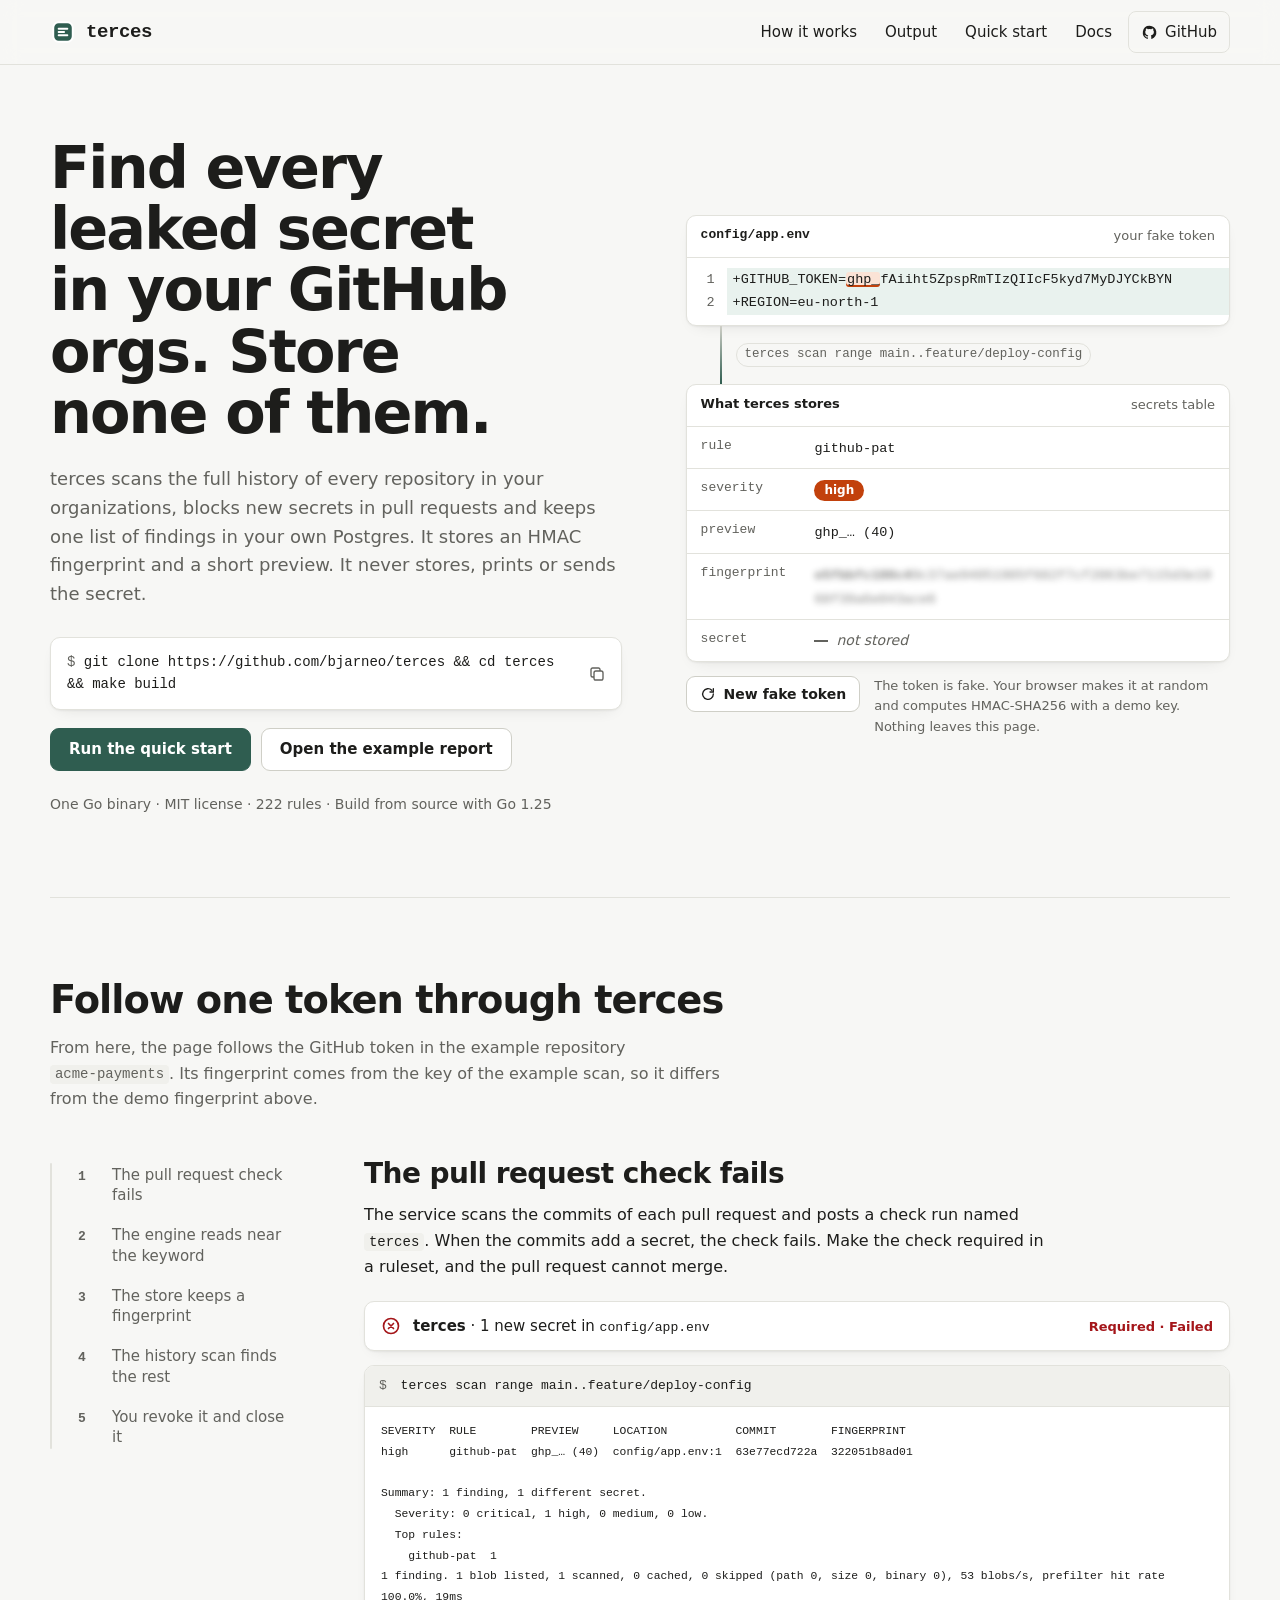
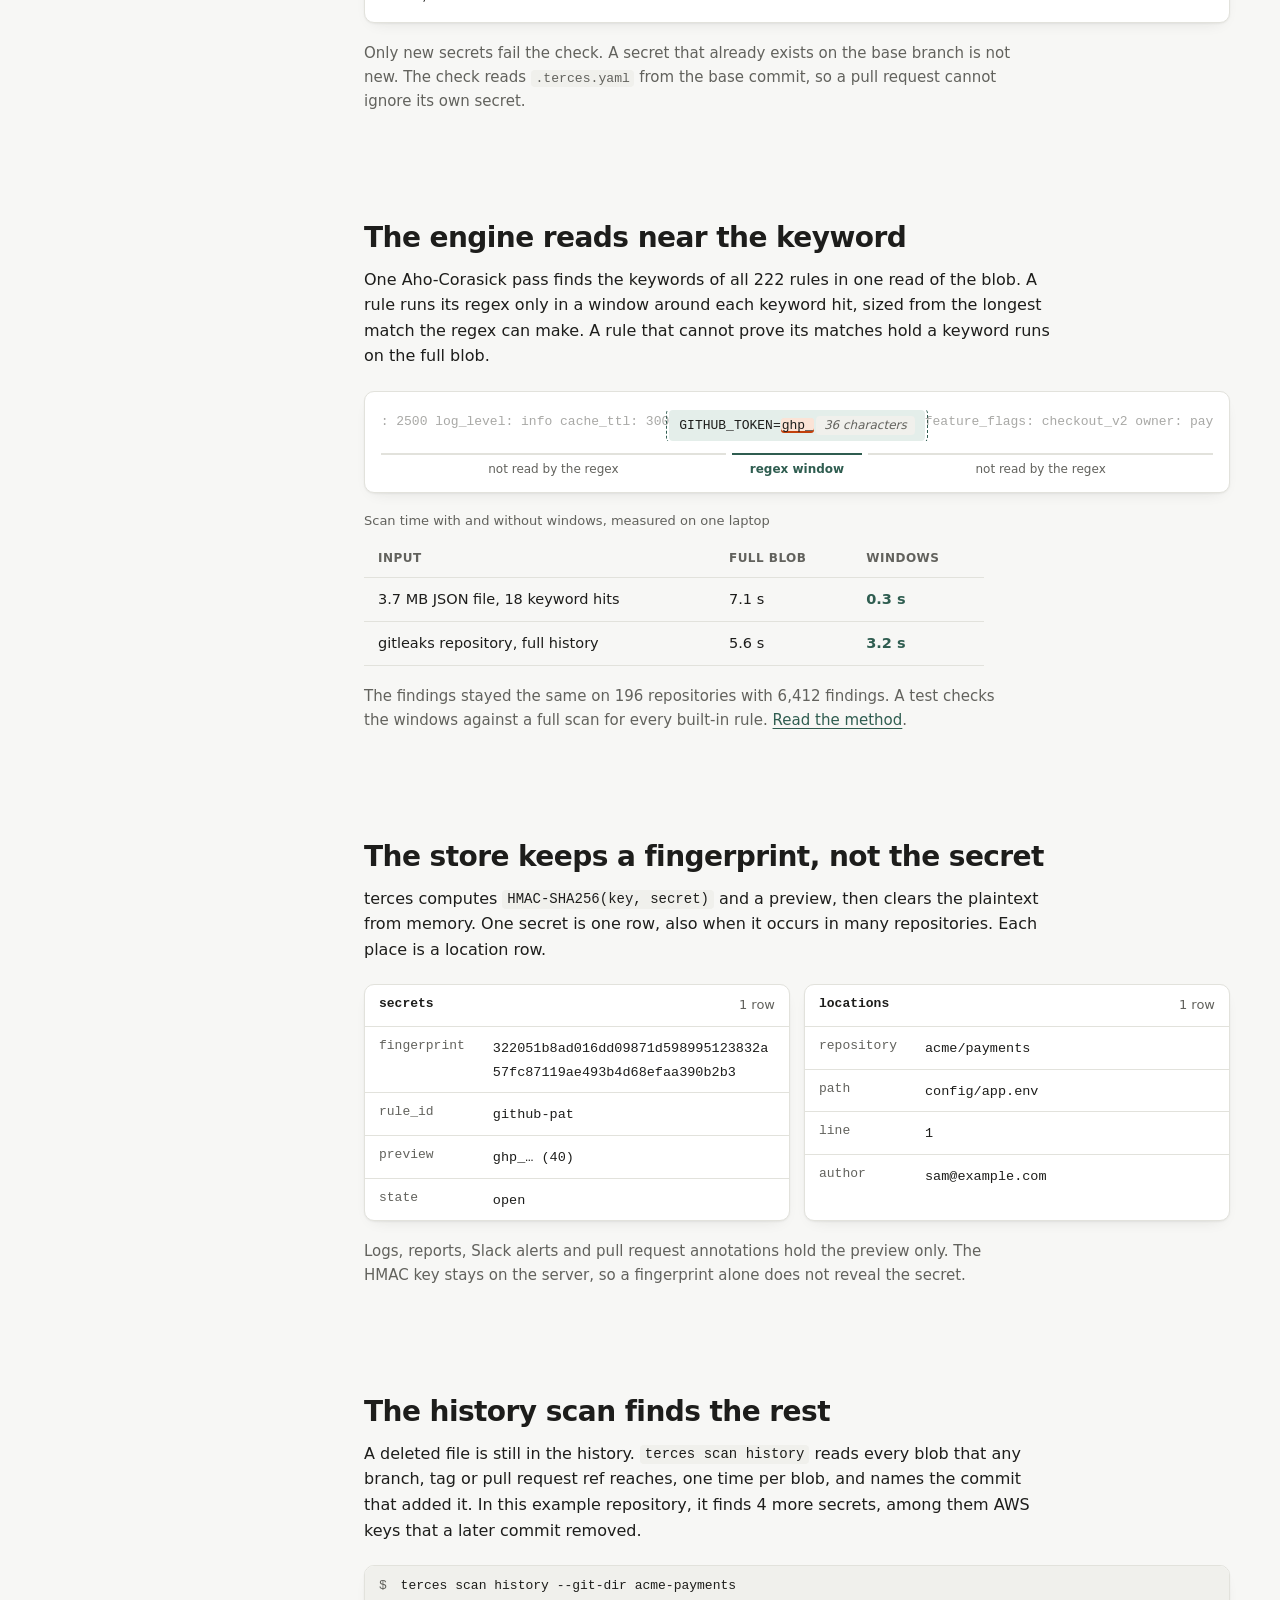
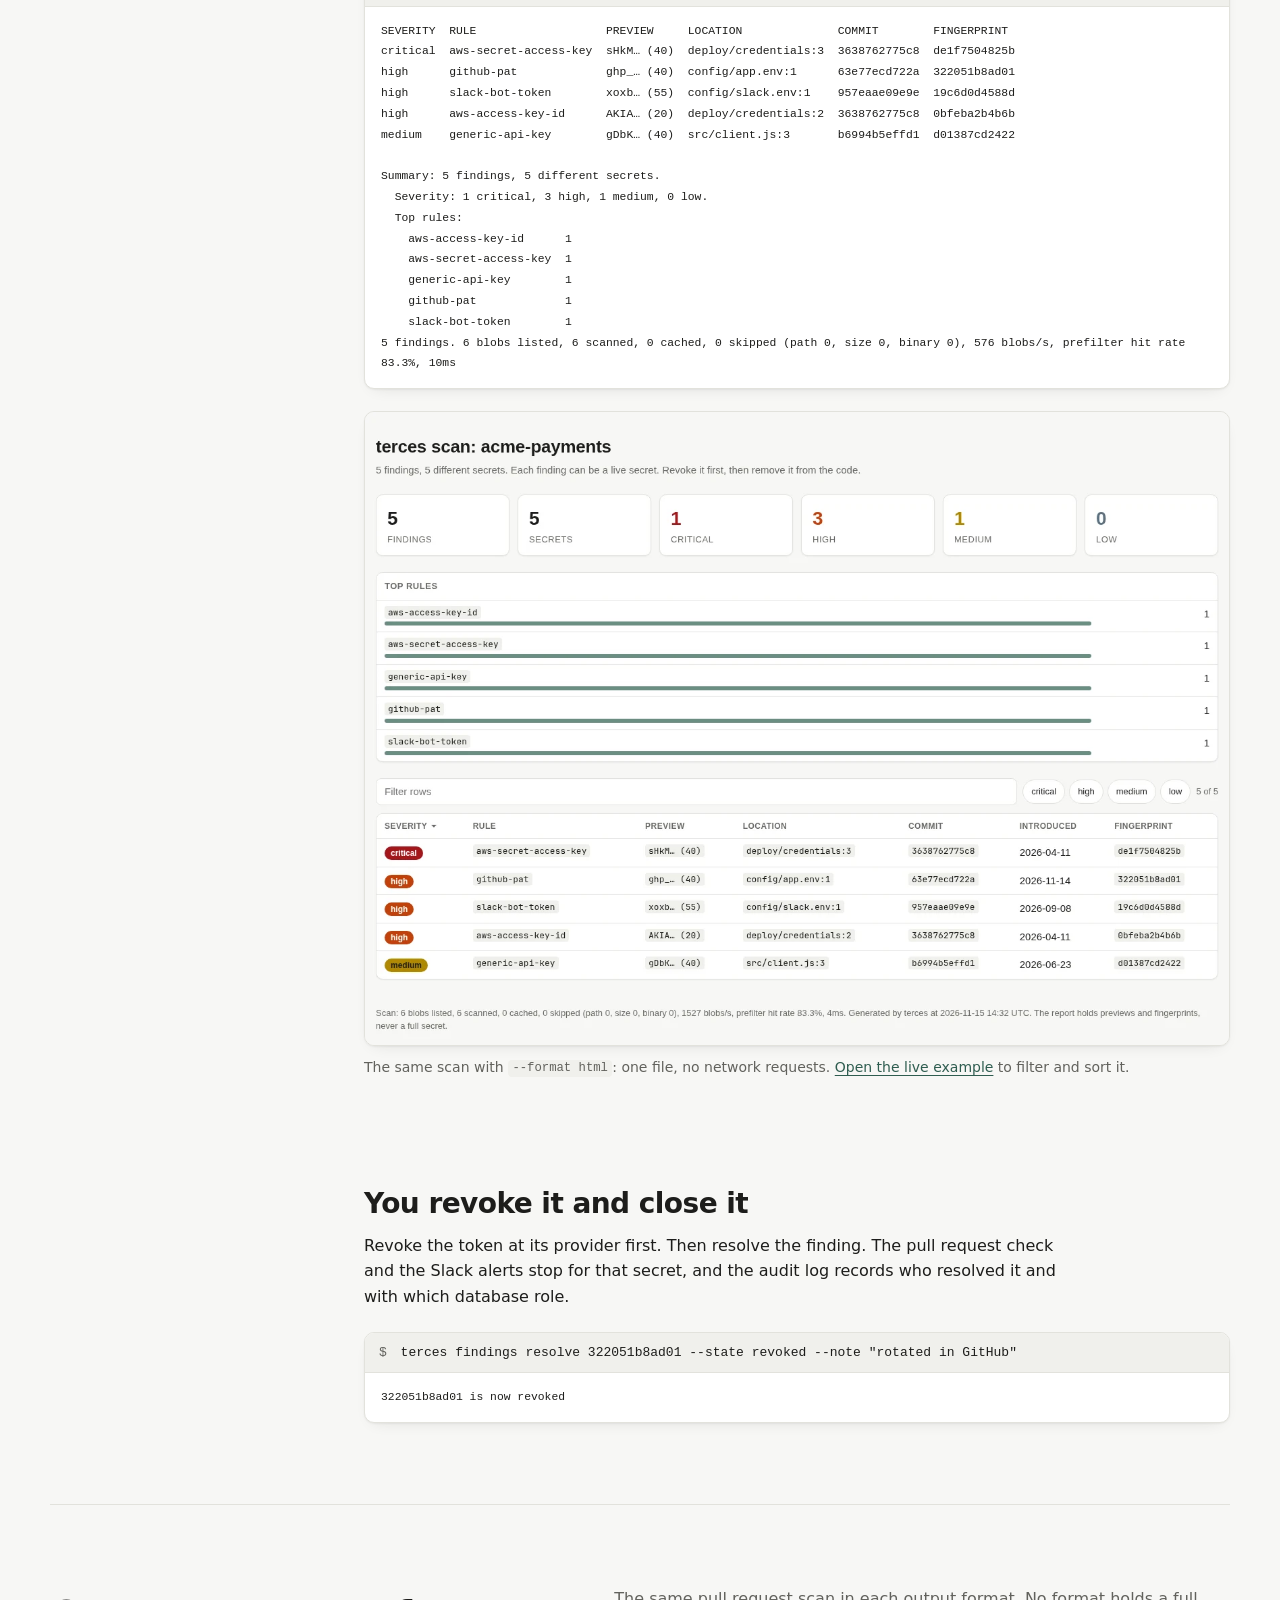
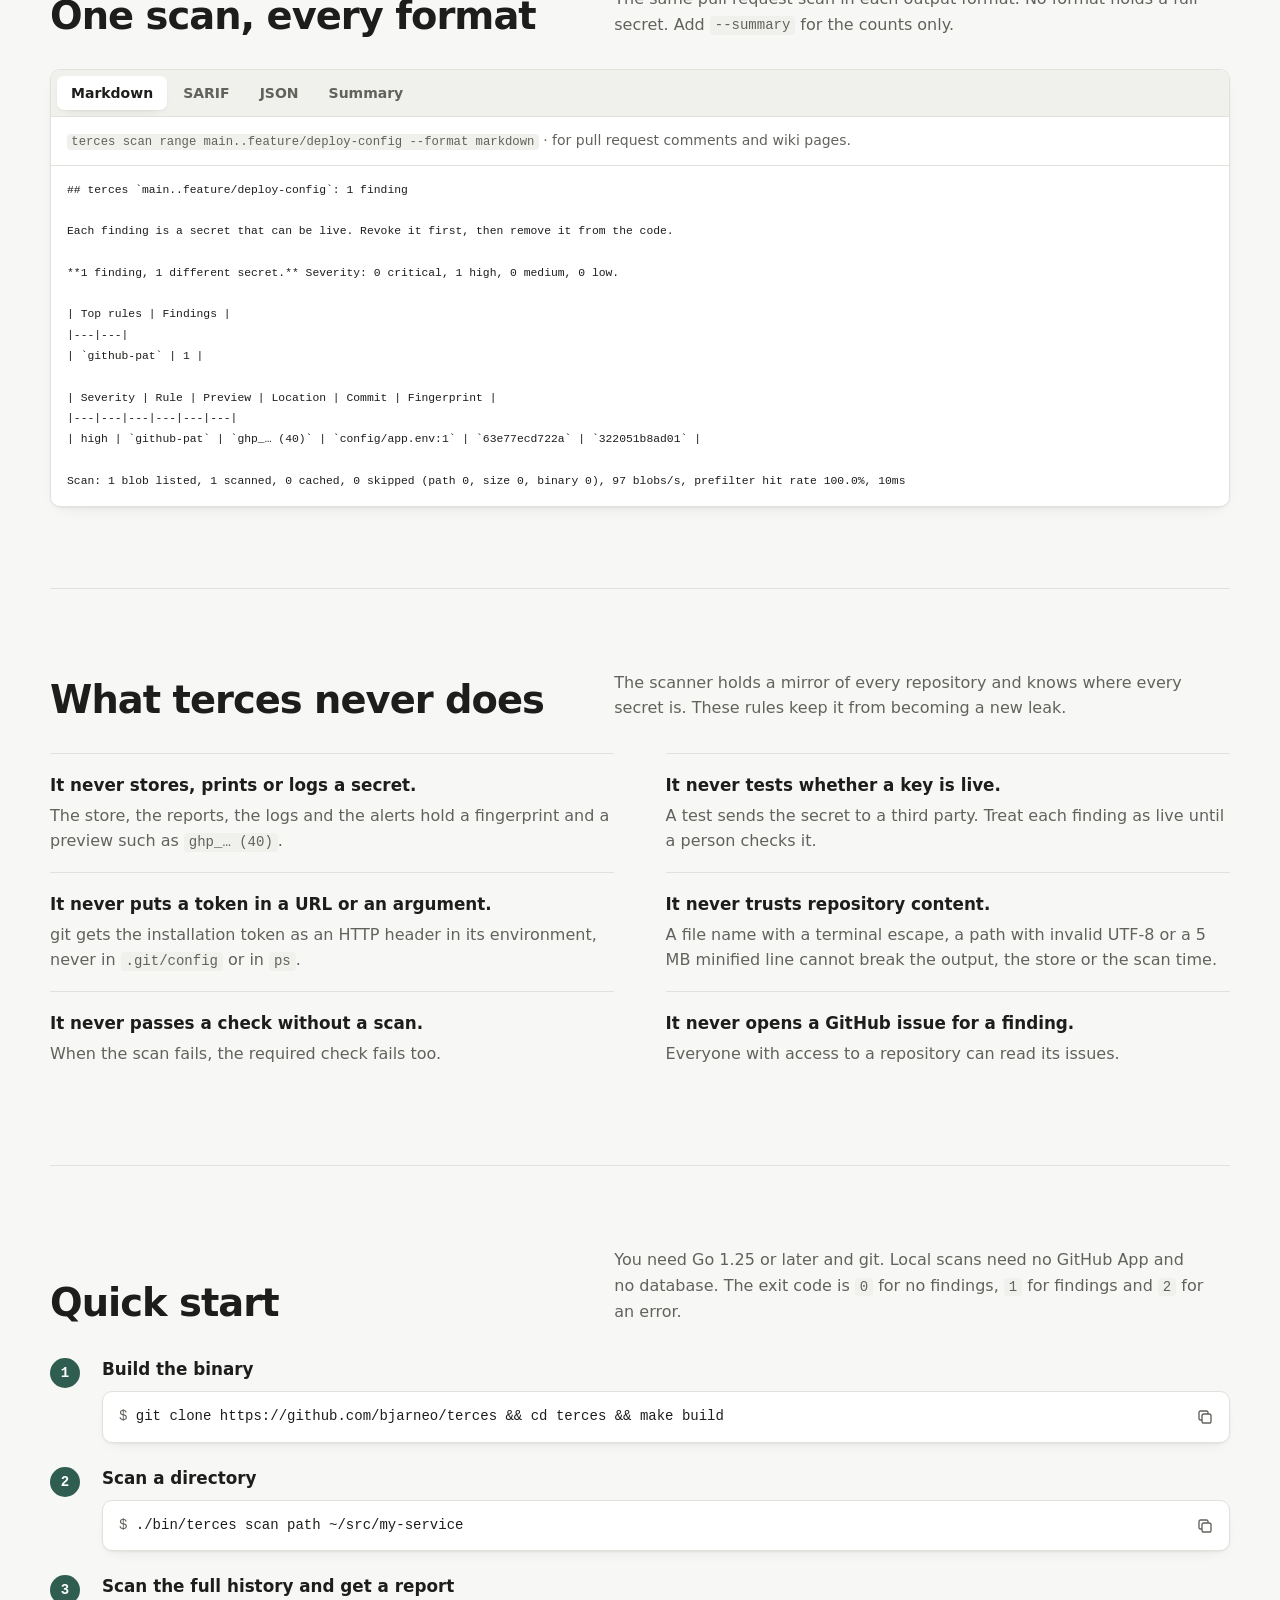
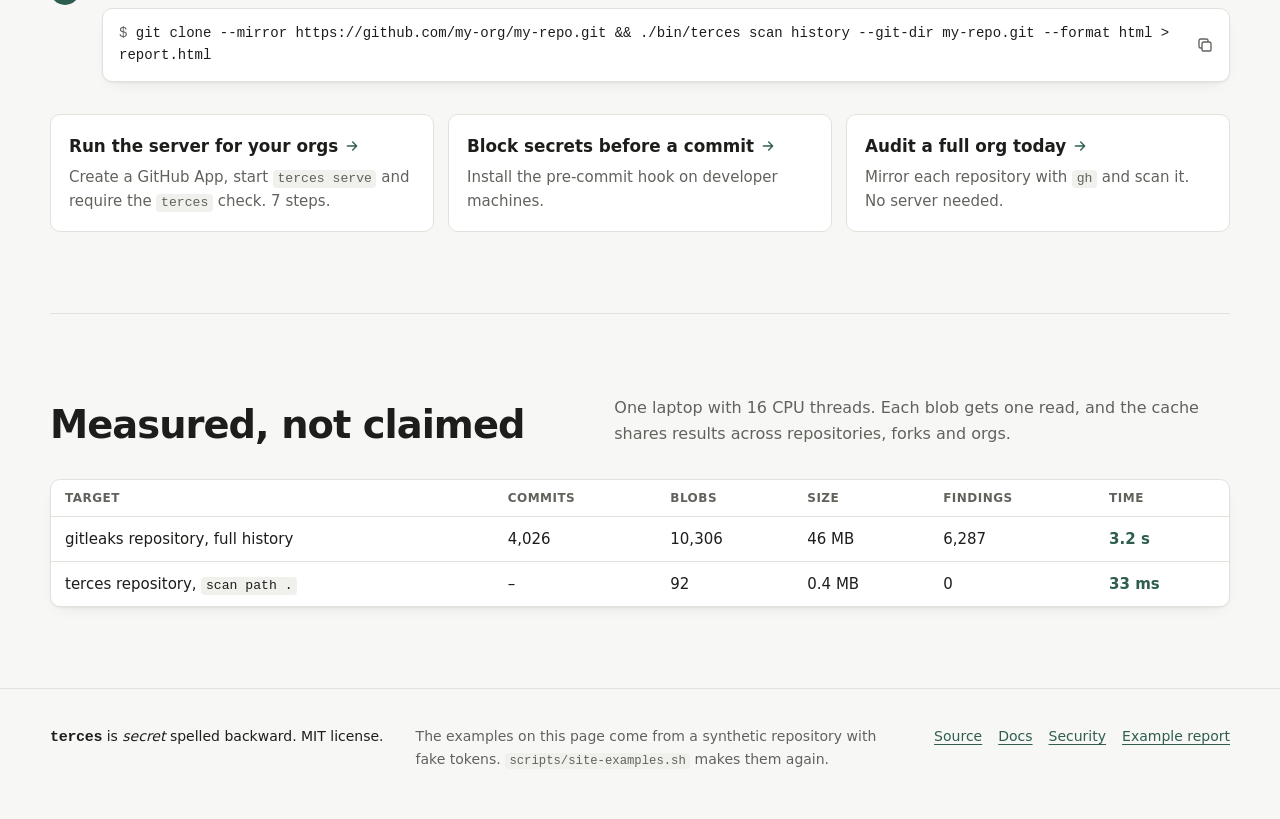
==== site/index.html @ a319dab7 "Add terces, a self-hosted secret scanner for GitHub organizations terces scans the full history of e" ====
<!doctype html>
<html lang="en">
<head>
<meta charset="utf-8">
<meta name="viewport" content="width=device-width, initial-scale=1">
<meta http-equiv="Content-Security-Policy" content="default-src 'self'; img-src 'self'; style-src 'self'; script-src 'self'; base-uri 'none'; form-action 'none'">
<meta name="referrer" content="no-referrer">
<meta name="color-scheme" content="light dark">
<title>terces: find leaked secrets in your GitHub orgs</title>
<meta name="description" content="terces is a self-hosted secret scanner for GitHub organizations. It scans the full history of every repository, blocks new secrets in pull requests, and stores a fingerprint, never the secret.">
<link rel="icon" href="favicon.svg" type="image/svg+xml">
<link rel="stylesheet" href="style.css">
<script src="app.js" defer></script>
</head>
<body>
<a class="skip" href="#main">Skip to the content</a>

<header class="top">
  <div class="wrap top-row">
    <a class="mark" href="./" aria-label="terces home">
      <svg class="mark-icon" viewBox="0 0 24 24" aria-hidden="true"><rect x="3" y="3" width="18" height="18" rx="5"/><path d="M8 9h8M8 12h5M8 15h8"/></svg>
      <span class="mark-word">terces</span>
    </a>
    <nav aria-label="Main">
      <a href="#journey">How it works</a>
      <a href="#formats">Output</a>
      <a href="#quick-start">Quick start</a>
      <a href="https://github.com/bjarneo/terces/tree/main/docs">Docs</a>
      <a class="nav-gh" href="https://github.com/bjarneo/terces">
        <svg viewBox="0 0 24 24" aria-hidden="true"><path d="M12 2.5a9.5 9.5 0 0 0-3 18.5c.5.1.6-.2.6-.5v-1.7c-2.6.6-3.2-1.2-3.2-1.2-.4-1.1-1-1.4-1-1.4-.9-.6 0-.6 0-.6 1 .1 1.5 1 1.5 1 .9 1.5 2.3 1.1 2.8.8.1-.6.3-1.1.6-1.3-2.1-.2-4.3-1-4.3-4.7 0-1 .4-1.9 1-2.6-.1-.3-.4-1.2.1-2.5 0 0 .8-.3 2.6 1a9 9 0 0 1 4.8 0c1.8-1.3 2.6-1 2.6-1 .5 1.3.2 2.2.1 2.5.6.7 1 1.6 1 2.6 0 3.7-2.2 4.5-4.3 4.7.3.3.6.9.6 1.8v2.6c0 .3.2.6.7.5A9.5 9.5 0 0 0 12 2.5Z"/></svg>
        GitHub
      </a>
    </nav>
  </div>
</header>

<main id="main">

<section class="hero wrap" aria-labelledby="hero-title">
  <div class="hero-copy">
    <h1 id="hero-title">Find every leaked secret in your GitHub orgs. Store none of them.</h1>
    <p class="lead">terces scans the full history of every repository in your organizations, blocks new secrets in pull requests and keeps one list of findings in your own Postgres. It stores an HMAC fingerprint and a short preview. It never stores, prints or sends the secret.</p>
    <div class="cmd" data-copy>
      <code><span class="prompt" aria-hidden="true">$ </span>git clone https://github.com/bjarneo/terces &amp;&amp; cd terces &amp;&amp; make build</code>
      <button type="button" class="copy" aria-label="Copy the command">
        <svg viewBox="0 0 24 24" aria-hidden="true"><rect x="8" y="8" width="12" height="12" rx="2.5"/><path d="M16 8V6a2 2 0 0 0-2-2H6a2 2 0 0 0-2 2v8a2 2 0 0 0 2 2h2"/></svg>
      </button>
    </div>
    <div class="actions">
      <a class="btn btn-primary" href="#quick-start">Run the quick start</a>
      <a class="btn" href="example/report.html">Open the example report</a>
    </div>
    <p class="facts">One Go binary · MIT license · 222 rules · Build from source with Go 1.25</p>
  </div>

  <div class="hero-demo" aria-label="Example: a commit adds a token, and terces stores a fingerprint">
    <figure class="panel diff">
      <figcaption class="panel-head">
        <span class="file">config/app.env</span>
        <span class="muted">your fake token</span>
      </figcaption>
      <pre class="diff-body"><span class="ln">1</span><span class="add">+GITHUB_TOKEN=<mark class="kw">ghp_</mark><span data-token-tail>…</span></span>
<span class="ln">2</span><span class="add">+REGION=eu-north-1</span></pre>
    </figure>

    <div class="hop" aria-hidden="true">
      <span class="hop-line"></span>
      <span class="hop-label">terces scan range main..feature/deploy-config</span>
    </div>

    <figure class="panel stored">
      <figcaption class="panel-head">
        <span class="label">What terces stores</span>
        <span class="muted">secrets table</span>
      </figcaption>
      <dl class="row-dl">
        <dt>rule</dt><dd><code>github-pat</code></dd>
        <dt>severity</dt><dd><span class="sev sev-high">high</span></dd>
        <dt>preview</dt><dd><code>ghp_… (40)</code></dd>
        <dt>fingerprint</dt><dd><code class="fp" data-fp aria-live="polite">computing…</code></dd>
        <dt>secret</dt><dd class="none">not stored</dd>
      </dl>
    </figure>

    <div class="demo-foot">
      <button type="button" class="btn btn-small" data-new-token>
        <svg viewBox="0 0 24 24" aria-hidden="true"><path d="M20 12a8 8 0 1 1-2.3-5.6"/><path d="M20 4v5h-5"/></svg>
        New fake token
      </button>
      <p class="note">The token is fake. Your browser makes it at random and computes HMAC-SHA256 with a demo key. Nothing leaves this page.</p>
    </div>
  </div>
</section>

<section id="journey" class="journey wrap" aria-labelledby="journey-title">
  <h2 id="journey-title" class="journey-title">Follow one token through terces</h2>
  <p class="bridge">From here, the page follows the GitHub token in the example repository <code>acme-payments</code>. Its fingerprint comes from the key of the example scan, so it differs from the demo fingerprint above.</p>
  <div class="journey-grid">
    <div class="stepbar" aria-hidden="true"><span class="stepbar-count">Step 1 of 5</span> <span class="stepbar-title">The pull request check fails</span></div>
    <nav class="rail" aria-label="Steps">
      <ol>
        <li><a href="#step-check">The pull request check fails</a></li>
        <li><a href="#step-engine">The engine reads near the keyword</a></li>
        <li><a href="#step-store">The store keeps a fingerprint</a></li>
        <li><a href="#step-history">The history scan finds the rest</a></li>
        <li><a href="#step-resolve">You revoke it and close it</a></li>
      </ol>
      <span class="rail-progress" aria-hidden="true"></span>
    </nav>

    <div class="steps">
      <article id="step-check" class="step">
        <h3>The pull request check fails</h3>
        <p>The service scans the commits of each pull request and posts a check run named <code>terces</code>. When the commits add a secret, the check fails. Make the check required in a ruleset, and the pull request cannot merge.</p>
        <div class="check" role="img" aria-label="A failed GitHub check: terces, 1 new secret">
          <svg class="check-icon" viewBox="0 0 24 24" aria-hidden="true"><circle cx="12" cy="12" r="9"/><path d="M9 9l6 6M15 9l-6 6"/></svg>
          <span><strong>terces</strong> · 1 new secret in <code>config/app.env</code></span>
          <span class="check-state">Required · Failed</span>
        </div>
        <figure class="term">
          <figcaption><span class="prompt">$</span> terces scan range main..feature/deploy-config</figcaption>
          <pre><code><!-- example:range -->SEVERITY  RULE        PREVIEW     LOCATION          COMMIT        FINGERPRINT
high      github-pat  ghp_… (40)  config/app.env:1  63e77ecd722a  322051b8ad01

Summary: 1 finding, 1 different secret.
  Severity: 0 critical, 1 high, 0 medium, 0 low.
  Top rules:
    github-pat  1
1 finding. 1 blob listed, 1 scanned, 0 cached, 0 skipped (path 0, size 0, binary 0), 53 blobs/s, prefilter hit rate 100.0%, 19ms<!-- /example:range --></code></pre>
        </figure>
        <p class="aside">Only new secrets fail the check. A secret that already exists on the base branch is not new. The check reads <code>.terces.yaml</code> from the base commit, so a pull request cannot ignore its own secret.</p>
      </article>

      <article id="step-engine" class="step">
        <h3>The engine reads near the keyword</h3>
        <p>One Aho-Corasick pass finds the keywords of all 222 rules in one read of the blob. A rule runs its regex only in a window around each keyword hit, sized from the longest match the regex can make. A rule that cannot prove its matches hold a keyword runs on the full blob.</p>
        <div class="window" aria-label="A blob with one keyword hit. The regex runs only in the window around it.">
          <div class="window-text"><span class="dim">region: eu-north-1   retries: 3   timeout_ms: 2500   log_level: info   cache_ttl: 300   </span><span class="win"><span class="pre-hit">GITHUB_TOKEN=</span><mark class="kw">ghp_</mark><span class="redact">36 characters</span></span><span class="dim">   feature_flags: checkout_v2   owner: payments</span></div>
          <div class="window-scale">
            <span class="dim-bar">not read by the regex</span>
            <span class="win-bar">regex window</span>
            <span class="dim-bar">not read by the regex</span>
          </div>
        </div>
        <table class="mini">
          <caption>Scan time with and without windows, measured on one laptop</caption>
          <thead><tr><th scope="col">Input</th><th scope="col">Full blob</th><th scope="col">Windows</th></tr></thead>
          <tbody>
            <tr><th scope="row">3.7 MB JSON file, 18 keyword hits</th><td>7.1 s</td><td>0.3 s</td></tr>
            <tr><th scope="row">gitleaks repository, full history</th><td>5.6 s</td><td>3.2 s</td></tr>
          </tbody>
        </table>
        <p class="aside">The findings stayed the same on 196 repositories with 6,412 findings. A test checks the windows against a full scan for every built-in rule. <a href="https://github.com/bjarneo/terces/blob/main/docs/performance.md#regex-windows-give-the-same-findings">Read the method</a>.</p>
      </article>

      <article id="step-store" class="step">
        <h3>The store keeps a fingerprint, not the secret</h3>
        <p>terces computes <code>HMAC-SHA256(key, secret)</code> and a preview, then clears the plaintext from memory. One secret is one row, also when it occurs in many repositories. Each place is a location row.</p>
        <div class="tables">
          <figure class="panel">
            <figcaption class="panel-head"><span class="file">secrets</span><span class="muted">1 row</span></figcaption>
            <dl class="row-dl">
              <dt>fingerprint</dt><dd><code class="fp"><!-- example:fp-full -->322051b8ad016dd09871d598995123832a57fc87119ae493b4d68efaa390b2b3<!-- /example:fp-full --></code></dd>
              <dt>rule_id</dt><dd><code>github-pat</code></dd>
              <dt>preview</dt><dd><code>ghp_… (40)</code></dd>
              <dt>state</dt><dd><code>open</code></dd>
            </dl>
          </figure>
          <figure class="panel">
            <figcaption class="panel-head"><span class="file">locations</span><span class="muted">1 row</span></figcaption>
            <dl class="row-dl">
              <dt>repository</dt><dd><code>acme/payments</code></dd>
              <dt>path</dt><dd><code>config/app.env</code></dd>
              <dt>line</dt><dd><code>1</code></dd>
              <dt>author</dt><dd><code>sam@example.com</code></dd>
            </dl>
          </figure>
        </div>
        <p class="aside">Logs, reports, Slack alerts and pull request annotations hold the preview only. The HMAC key stays on the server, so a fingerprint alone does not reveal the secret.</p>
      </article>

      <article id="step-history" class="step">
        <h3>The history scan finds the rest</h3>
        <p>A deleted file is still in the history. <code>terces scan history</code> reads every blob that any branch, tag or pull request ref reaches, one time per blob, and names the commit that added it. In this example repository, it finds 4 more secrets, among them AWS keys that a later commit removed.</p>
        <figure class="term">
          <figcaption><span class="prompt">$</span> terces scan history --git-dir acme-payments</figcaption>
          <pre><code><!-- example:history -->SEVERITY  RULE                   PREVIEW     LOCATION              COMMIT        FINGERPRINT
critical  aws-secret-access-key  sHkM… (40)  deploy/credentials:3  3638762775c8  de1f7504825b
high      github-pat             ghp_… (40)  config/app.env:1      63e77ecd722a  322051b8ad01
high      slack-bot-token        xoxb… (55)  config/slack.env:1    957eaae09e9e  19c6d0d4588d
high      aws-access-key-id      AKIA… (20)  deploy/credentials:2  3638762775c8  0bfeba2b4b6b
medium    generic-api-key        gDbK… (40)  src/client.js:3       b6994b5effd1  d01387cd2422

Summary: 5 findings, 5 different secrets.
  Severity: 1 critical, 3 high, 1 medium, 0 low.
  Top rules:
    aws-access-key-id      1
    aws-secret-access-key  1
    generic-api-key        1
    github-pat             1
    slack-bot-token        1
5 findings. 6 blobs listed, 6 scanned, 0 cached, 0 skipped (path 0, size 0, binary 0), 576 blobs/s, prefilter hit rate 83.3%, 10ms<!-- /example:history --></code></pre>
        </figure>
        <figure class="shot">
          <a href="example/report.html" aria-label="Open the live example report">
            <picture>
              <source srcset="assets/report-narrow-dark.webp" media="(max-width: 720px) and (prefers-color-scheme: dark)" width="420" height="269">
              <source srcset="assets/report-narrow-light.webp" media="(max-width: 720px)" width="420" height="271">
              <source srcset="assets/report-dark.webp" media="(prefers-color-scheme: dark)" width="1280" height="937">
              <img src="assets/report-light.webp" width="1280" height="937" alt="The terces HTML report of the example repository: findings with severity pills, rules, previews and locations." loading="lazy">
            </picture>
          </a>
          <figcaption>The same scan with <code>--format html</code>: one file, no network requests. <a href="example/report.html">Open the live example</a> to filter and sort it.</figcaption>
        </figure>
      </article>

      <article id="step-resolve" class="step">
        <h3>You revoke it and close it</h3>
        <p>Revoke the token at its provider first. Then resolve the finding. The pull request check and the Slack alerts stop for that secret, and the audit log records who resolved it and with which database role.</p>
        <figure class="term">
          <figcaption><span class="prompt">$</span> terces findings resolve <!-- example:fp-short -->322051b8ad01<!-- /example:fp-short --> --state revoked --note "rotated in GitHub"</figcaption>
          <pre><code><!-- example:resolve -->322051b8ad01 is now revoked<!-- /example:resolve --></code></pre>
        </figure>
      </article>
    </div>
  </div>
</section>

<section id="formats" class="formats wrap" aria-labelledby="formats-title">
  <div class="section-head">
    <h2 id="formats-title">One scan, every format</h2>
    <p>The same pull request scan in each output format. No format holds a full secret. Add <code>--summary</code> for the counts only.</p>
  </div>
  <div class="tabs" data-tabs>
    <div class="tablist" role="tablist" aria-label="Output formats">
      <button role="tab" id="tab-md" aria-controls="pane-md" aria-selected="true">Markdown</button>
      <button role="tab" id="tab-sarif" aria-controls="pane-sarif" aria-selected="false" tabindex="-1">SARIF</button>
      <button role="tab" id="tab-json" aria-controls="pane-json" aria-selected="false" tabindex="-1">JSON</button>
      <button role="tab" id="tab-summary" aria-controls="pane-summary" aria-selected="false" tabindex="-1">Summary</button>
    </div>
    <div class="tabpanel" role="tabpanel" id="pane-md" aria-labelledby="tab-md" tabindex="0">
      <p class="pane-cmd"><code>terces scan range main..feature/deploy-config --format markdown</code> · for pull request comments and wiki pages.</p>
      <pre><code><!-- example:markdown -->## terces `main..feature/deploy-config`: 1 finding

Each finding is a secret that can be live. Revoke it first, then remove it from the code.

**1 finding, 1 different secret.** Severity: 0 critical, 1 high, 0 medium, 0 low.

| Top rules | Findings |
|---|---|
| `github-pat` | 1 |

| Severity | Rule | Preview | Location | Commit | Fingerprint |
|---|---|---|---|---|---|
| high | `github-pat` | `ghp_… (40)` | `config/app.env:1` | `63e77ecd722a` | `322051b8ad01` |

Scan: 1 blob listed, 1 scanned, 0 cached, 0 skipped (path 0, size 0, binary 0), 97 blobs/s, prefilter hit rate 100.0%, 10ms<!-- /example:markdown --></code></pre>
    </div>
    <div class="tabpanel" role="tabpanel" id="pane-sarif" aria-labelledby="tab-sarif" tabindex="0" hidden>
      <p class="pane-cmd"><code>terces scan path . --format sarif</code> · SARIF 2.1.0 for GitHub code scanning, with <code>security-severity</code> scores.</p>
      <pre><code><!-- example:sarif -->{
  "$schema": "https://json.schemastore.org/sarif-2.1.0.json",
  "version": "2.1.0",
  "runs": [
    {
      "tool": {
        "driver": {
          "name": "terces",
          "version": "dev",
          "rules": [
            {
              "id": "github-pat",
              "shortDescription": {
                "text": "Uncovered a GitHub Personal Access Token, potentially leading to unauthorized repository access and sensitive content exposure."
              },
              "help": {
                "text": "Treat the secret as compromised. Revoke it at its provider first. Then remove it from the code, and use a secret manager."
              },
              "defaultConfiguration": {
                "level": "error"
              },
              "properties": {
                "security-severity": "8.0",
                "tags": [
                  "security",
                  "secret"
                ]
              }
            }
          ]
        }
      },
      "results": [
        {
          "ruleId": "github-pat",
          "ruleIndex": 0,
          "level": "error",
          "message": {
            "text": "Uncovered a GitHub Personal Access Token, potentially leading to unauthorized repository access and sensitive content exposure. Preview: ghp_… (40)."
          },
          "locations": [
            {
              "physicalLocation": {
                "artifactLocation": {
                  "uri": "config/app.env",
                  "uriBaseId": "%SRCROOT%"
                },
                "region": {
                  "startLine": 1
                }
              }
            }
          ],
          "partialFingerprints": {
            "tercesFingerprint/v1": "322051b8ad016dd09871d598995123832a57fc87119ae493b4d68efaa390b2b3"
          },
          "properties": {
            "commit": "63e77ecd722a21b8aad0d6cd513d2bd1984dc4ca"
          }
        }
      ]
    }
  ]
}<!-- /example:sarif --></code></pre>
    </div>
    <div class="tabpanel" role="tabpanel" id="pane-json" aria-labelledby="tab-json" tabindex="0" hidden>
      <p class="pane-cmd"><code>terces scan range main..feature/deploy-config --format json</code> · for scripts and other tools.</p>
      <pre><code><!-- example:json -->{
  "findings": [
    {
      "fingerprint": "322051b8ad016dd09871d598995123832a57fc87119ae493b4d68efaa390b2b3",
      "rule": "github-pat",
      "description": "Uncovered a GitHub Personal Access Token, potentially leading to unauthorized repository access and sensitive content exposure.",
      "severity": "high",
      "preview": "ghp_… (40)",
      "path": "config/app.env",
      "line": 1,
      "blob": "5877e0a6ff9a6cc8a68ce9dc29bc31409f4dd395",
      "commit": "63e77ecd722a21b8aad0d6cd513d2bd1984dc4ca",
      "author_name": "Sam Example",
      "author_email": "sam@example.com",
      "committed_at": "2026-11-14T10:05:00Z"
    }
  ],
  "stats": {
    "blobs_listed": 1,
    "blobs_scanned": 1,
    "blobs_cached": 0,
    "skipped_path": 0,
    "skipped_size": 0,
    "skipped_binary": 0,
    "capped": 0,
    "prefilter_hits": 1,
    "bytes_scanned": 72,
    "duration_ns": 8793222
  },
  "summary": {
    "findings": 1,
    "secrets": 1,
    "by_severity": {
      "high": 1
    },
    "by_rule": [
      {
        "name": "github-pat",
        "count": 1
      }
    ],
    "gaps": 0
  }
}<!-- /example:json --></code></pre>
    </div>
    <div class="tabpanel" role="tabpanel" id="pane-summary" aria-labelledby="tab-summary" tabindex="0" hidden>
      <p class="pane-cmd"><code>terces scan history --git-dir acme-payments --summary</code> · also in Markdown and HTML.</p>
      <pre><code><!-- example:summary -->Summary: 5 findings, 5 different secrets.
  Severity: 1 critical, 3 high, 1 medium, 0 low.
  Top rules:
    aws-access-key-id      1
    aws-secret-access-key  1
    generic-api-key        1
    github-pat             1
    slack-bot-token        1<!-- /example:summary --></code></pre>
    </div>
  </div>
</section>

<section class="never wrap" aria-labelledby="never-title">
  <div class="section-head">
    <h2 id="never-title">What terces never does</h2>
    <p>The scanner holds a mirror of every repository and knows where every secret is. These rules keep it from becoming a new leak.</p>
  </div>
  <ul class="never-list">
    <li><strong>It never stores, prints or logs a secret.</strong> The store, the reports, the logs and the alerts hold a fingerprint and a preview such as <code>ghp_… (40)</code>.</li>
    <li><strong>It never tests whether a key is live.</strong> A test sends the secret to a third party. Treat each finding as live until a person checks it.</li>
    <li><strong>It never puts a token in a URL or an argument.</strong> git gets the installation token as an HTTP header in its environment, never in <code>.git/config</code> or in <code>ps</code>.</li>
    <li><strong>It never trusts repository content.</strong> A file name with a terminal escape, a path with invalid UTF-8 or a 5 MB minified line cannot break the output, the store or the scan time.</li>
    <li><strong>It never passes a check without a scan.</strong> When the scan fails, the required check fails too.</li>
    <li><strong>It never opens a GitHub issue for a finding.</strong> Everyone with access to a repository can read its issues.</li>
  </ul>
</section>

<section id="quick-start" class="quick wrap" aria-labelledby="quick-title">
  <div class="section-head">
    <h2 id="quick-title">Quick start</h2>
    <p>You need Go 1.25 or later and git. Local scans need no GitHub App and no database. The exit code is <code>0</code> for no findings, <code>1</code> for findings and <code>2</code> for an error.</p>
  </div>
  <ol class="quick-steps">
    <li>
      <h3>Build the binary</h3>
      <div class="cmd" data-copy><code><span class="prompt" aria-hidden="true">$ </span>git clone https://github.com/bjarneo/terces &amp;&amp; cd terces &amp;&amp; make build</code><button type="button" class="copy" aria-label="Copy the command"><svg viewBox="0 0 24 24" aria-hidden="true"><rect x="8" y="8" width="12" height="12" rx="2.5"/><path d="M16 8V6a2 2 0 0 0-2-2H6a2 2 0 0 0-2 2v8a2 2 0 0 0 2 2h2"/></svg></button></div>
    </li>
    <li>
      <h3>Scan a directory</h3>
      <div class="cmd" data-copy><code><span class="prompt" aria-hidden="true">$ </span>./bin/terces scan path ~/src/my-service</code><button type="button" class="copy" aria-label="Copy the command"><svg viewBox="0 0 24 24" aria-hidden="true"><rect x="8" y="8" width="12" height="12" rx="2.5"/><path d="M16 8V6a2 2 0 0 0-2-2H6a2 2 0 0 0-2 2v8a2 2 0 0 0 2 2h2"/></svg></button></div>
    </li>
    <li>
      <h3>Scan the full history and get a report</h3>
      <div class="cmd" data-copy><code><span class="prompt" aria-hidden="true">$ </span>git clone --mirror https://github.com/my-org/my-repo.git &amp;&amp; ./bin/terces scan history --git-dir my-repo.git --format html &gt; report.html</code><button type="button" class="copy" aria-label="Copy the command"><svg viewBox="0 0 24 24" aria-hidden="true"><rect x="8" y="8" width="12" height="12" rx="2.5"/><path d="M16 8V6a2 2 0 0 0-2-2H6a2 2 0 0 0-2 2v8a2 2 0 0 0 2 2h2"/></svg></button></div>
    </li>
  </ol>
  <div class="next">
    <a class="next-link" href="https://github.com/bjarneo/terces/blob/main/docs/server-setup.md">
      <strong>Run the server for your orgs <svg class="next-arrow" viewBox="0 0 24 24" aria-hidden="true"><path d="M5 12h14M13 6l6 6-6 6"/></svg></strong>
      <span>Create a GitHub App, start <code>terces serve</code> and require the <code>terces</code> check. 7 steps.</span>
    </a>
    <a class="next-link" href="https://github.com/bjarneo/terces/blob/main/docs/pre-commit.md">
      <strong>Block secrets before a commit <svg class="next-arrow" viewBox="0 0 24 24" aria-hidden="true"><path d="M5 12h14M13 6l6 6-6 6"/></svg></strong>
      <span>Install the pre-commit hook on developer machines.</span>
    </a>
    <a class="next-link" href="https://github.com/bjarneo/terces/blob/main/docs/local-scans.md#audit-an-account-or-an-org">
      <strong>Audit a full org today <svg class="next-arrow" viewBox="0 0 24 24" aria-hidden="true"><path d="M5 12h14M13 6l6 6-6 6"/></svg></strong>
      <span>Mirror each repository with <code>gh</code> and scan it. No server needed.</span>
    </a>
  </div>
</section>

<section class="numbers wrap" aria-labelledby="numbers-title">
  <div class="section-head">
    <h2 id="numbers-title">Measured, not claimed</h2>
    <p>One laptop with 16 CPU threads. Each blob gets one read, and the cache shares results across repositories, forks and orgs.</p>
  </div>
  <div class="table-wrap">
    <table class="bench">
      <thead><tr><th scope="col">Target</th><th scope="col">Commits</th><th scope="col">Blobs</th><th scope="col">Size</th><th scope="col">Findings</th><th scope="col">Time</th></tr></thead>
      <tbody>
        <tr><th scope="row">gitleaks repository, full history</th><td>4,026</td><td>10,306</td><td>46 MB</td><td>6,287</td><td>3.2 s</td></tr>
        <tr><th scope="row">terces repository, <code>scan path .</code></th><td>–</td><td>92</td><td>0.4 MB</td><td>0</td><td>33 ms</td></tr>
      </tbody>
    </table>
  </div>
</section>

</main>

<footer class="foot">
  <div class="wrap foot-row">
    <p><span class="mark-word">terces</span> is <em>secret</em> spelled backward. MIT license.</p>
    <p class="muted">The examples on this page come from a synthetic repository with fake tokens. <code>scripts/site-examples.sh</code> makes them again.</p>
    <nav aria-label="Footer">
      <a href="https://github.com/bjarneo/terces">Source</a>
      <a href="https://github.com/bjarneo/terces/tree/main/docs">Docs</a>
      <a href="https://github.com/bjarneo/terces/blob/main/docs/security.md">Security</a>
      <a href="example/report.html">Example report</a>
    </nav>
  </div>
</footer>
</body>
</html>
---- site/style.css ----
/* terces site. The tokens match the HTML report that terces writes. */

:root {
  --bg: #f7f7f5;
  --panel: #ffffff;
  --ink: #1d1d1b;
  --muted: #62625d;
  --line: #e2e2dc;
  --line-strong: #cfcfc7;
  --accent: #2f5d50;
  --accent-ink: #ffffff;
  --accent-soft: #e4eeea;
  --code-bg: #f0f0ec;
  --add-bg: #e9f2ee;
  --hit-bg: #fbe3d6;
  --hit-ink: #1d1d1b;
  --critical: #a4161a;
  --high: #c2410c;
  --medium: #b08900;
  --low: #5c7080;
  --shadow: 0 1px 2px rgba(29, 29, 27, 0.05), 0 6px 16px -10px rgba(29, 29, 27, 0.16);
  --radius: 10px;
  --sans: system-ui, -apple-system, "Segoe UI", Roboto, "Helvetica Neue", sans-serif;
  --mono: ui-monospace, SFMono-Regular, Menlo, Consolas, "Liberation Mono", monospace;
  --ease: cubic-bezier(0.16, 1, 0.3, 1);
  color-scheme: light dark;
}

@media (prefers-color-scheme: dark) {
  :root {
    --bg: #141413;
    --panel: #1d1d1b;
    --ink: #ecece6;
    --muted: #a3a39b;
    --line: #33332f;
    --line-strong: #474741;
    --accent: #7fb7a4;
    --accent-ink: #10201b;
    --accent-soft: #21302b;
    --code-bg: #262623;
    --add-bg: #1f2c27;
    --hit-bg: #4a2a1a;
    --hit-ink: #ffd9c2;
    --critical: #ff6b6b;
    --high: #ff922b;
    --medium: #ffd43b;
    --low: #a5b4c3;
    --shadow: 0 1px 2px rgba(0, 0, 0, 0.4), 0 6px 16px -10px rgba(0, 0, 0, 0.6);
  }
}

*, *::before, *::after { box-sizing: border-box; }

html { scroll-behavior: smooth; scroll-padding-top: 84px; }
@media (prefers-reduced-motion: reduce) { html { scroll-behavior: auto; } }

body {
  margin: 0;
  background: var(--bg);
  color: var(--ink);
  font: 16px/1.6 var(--sans);
  -webkit-font-smoothing: antialiased;
  text-rendering: optimizeLegibility;
  caret-color: var(--accent);
  scrollbar-color: var(--line-strong) var(--bg);
}

::selection { background: var(--accent); color: var(--accent-ink); }

a { color: var(--accent); text-decoration-thickness: 1px; text-underline-offset: 3px; }
a:hover { text-decoration-thickness: 2px; }
:focus-visible { outline: 2px solid var(--accent); outline-offset: 3px; border-radius: 4px; }

code, pre { font-family: var(--mono); font-size: 0.875em; }
p code, li code, td code, th code, figcaption code, .pane-cmd code, .next-link code {
  background: var(--code-bg);
  border-radius: 4px;
  padding: 0.1em 0.35em;
}
/* An inline chip such as acme-payments stays on one line. */
p code, li code, .next-link code { white-space: nowrap; }
h1, h2, h3 { text-wrap: balance; margin: 0; }
p { text-wrap: pretty; }

.wrap { width: min(1180px, 100% - 32px); margin-inline: auto; }
.muted { color: var(--muted); }

.skip {
  position: absolute; left: 16px; top: -48px; z-index: 20;
  background: var(--accent); color: var(--accent-ink); padding: 8px 14px; border-radius: 8px;
}
.skip:focus { top: 12px; }

/* Header */

.top {
  position: sticky; top: 0; z-index: 10;
  background: color-mix(in srgb, var(--bg) 88%, transparent);
  backdrop-filter: saturate(1.4) blur(10px);
  border-bottom: 1px solid var(--line);
}
.top-row { display: flex; align-items: center; justify-content: space-between; height: 64px; gap: 16px; }
.mark { display: inline-flex; align-items: center; gap: 10px; color: var(--ink); text-decoration: none; }
.mark-icon { width: 26px; height: 26px; fill: var(--accent); stroke: var(--accent-ink); stroke-width: 1.8; stroke-linecap: round; }
.mark-word { font: 650 19px/1 var(--mono); letter-spacing: -0.02em; }
.mark .mark-word { position: relative; display: inline-block; }
.top nav { display: flex; align-items: center; gap: 4px; }
.top nav a {
  color: var(--ink); text-decoration: none; font-size: 15px;
  padding: 8px 12px; border-radius: 8px;
  transition: background-color 160ms var(--ease);
}
.top nav a:hover { background: var(--code-bg); }
.nav-gh { display: inline-flex; align-items: center; gap: 7px; border: 1px solid var(--line); }
.nav-gh svg { width: 17px; height: 17px; fill: currentColor; }

/* Hero */

.hero {
  display: grid;
  grid-template-columns: minmax(0, 1.05fr) minmax(0, 1fr);
  gap: clamp(32px, 5vw, 72px);
  align-items: center;
  padding-block: clamp(48px, 8vh, 96px) clamp(56px, 9vh, 104px);
}
.hero h1 {
  font-size: clamp(2.3rem, 4.6vw, 3.75rem);
  line-height: 1.04;
  letter-spacing: -0.032em;
  font-weight: 700;
  max-width: 15ch;
}
.lead { font-size: 1.125rem; color: var(--muted); max-width: 52ch; margin: 22px 0 28px; }
.lead strong { color: var(--ink); }

.cmd {
  display: flex; align-items: center; gap: 8px;
  background: var(--panel); border: 1px solid var(--line); border-radius: var(--radius);
  padding: 6px 6px 6px 16px; box-shadow: var(--shadow);
  max-width: 100%;
}
.cmd code, .quick-steps .cmd code {
  flex: 1; min-width: 0; background: none; border-radius: 0; padding: 8px 0;
  font-size: 14px; line-height: 1.55; white-space: pre-wrap; overflow-wrap: normal; word-break: normal;
  overflow-x: auto; scrollbar-width: thin;
}
.prompt { color: var(--muted); user-select: none; }
.copy {
  flex: none; width: 36px; height: 36px; display: grid; place-items: center;
  border: 1px solid transparent; border-radius: 8px; background: transparent; color: var(--muted); cursor: pointer;
  transition: background-color 160ms var(--ease), color 160ms var(--ease);
}
.copy:hover { background: var(--code-bg); color: var(--ink); }
.copy svg { width: 18px; height: 18px; fill: none; stroke: currentColor; stroke-width: 1.8; }
.copy[data-done] { color: var(--accent); }

.actions { display: flex; flex-wrap: wrap; gap: 10px; margin-top: 18px; }
.btn {
  display: inline-flex; align-items: center; gap: 8px;
  font: 600 15px/1 var(--sans); text-decoration: none; color: var(--ink);
  padding: 13px 18px; border-radius: 9px; border: 1px solid var(--line-strong); background: var(--panel);
  cursor: pointer; transition: transform 160ms var(--ease), background-color 160ms var(--ease), border-color 160ms var(--ease);
}
.btn:hover { border-color: var(--ink); text-decoration: none; }
.btn:active { transform: translateY(1px); }
.btn-primary { background: var(--accent); color: var(--accent-ink); border-color: var(--accent); }
.btn-primary:hover { background: color-mix(in srgb, var(--accent) 86%, var(--ink)); border-color: transparent; }
.btn-small { padding: 9px 13px; font-size: 14px; }
.btn svg { width: 16px; height: 16px; fill: none; stroke: currentColor; stroke-width: 2; stroke-linecap: round; }
.facts { color: var(--muted); font-size: 14px; margin: 22px 0 0; }

/* Hero demo */

.hero-demo { display: grid; gap: 0; }
.panel {
  margin: 0; background: var(--panel); border: 1px solid var(--line); border-radius: var(--radius);
  box-shadow: var(--shadow); overflow: hidden;
}
.panel-head {
  display: flex; justify-content: space-between; gap: 12px; flex-wrap: wrap;
  padding: 10px 14px; border-bottom: 1px solid var(--line); font-size: 13px;
}
.panel-head .file { font: 600 13px/1.4 var(--mono); }
.panel-head .label { font: 600 13px/1.4 var(--sans); }
.diff-body { margin: 0; padding: 10px 0; overflow-x: auto; font-size: 13.5px; line-height: 1.75; }
.diff-body .ln { display: inline-block; width: 40px; padding-right: 12px; text-align: right; color: var(--muted); user-select: none; }
.diff-body .add { display: inline-block; min-width: calc(100% - 40px); background: var(--add-bg); padding: 0 14px 0 6px; }
mark.kw { background: var(--hit-bg); color: var(--hit-ink); border-radius: 3px; padding: 0 1px; box-shadow: inset 0 -2px 0 var(--high); }
[data-token-tail] { word-break: break-all; }

.hop { position: relative; display: flex; align-items: center; gap: 12px; padding: 12px 0 12px 28px; min-height: 58px; }
.hop-line {
  position: absolute; left: 34px; top: 0; bottom: 0; width: 2px;
  background: linear-gradient(var(--line-strong), var(--accent));
}
.hop-label {
  position: relative; margin-left: 22px; font: 12.5px/1.4 var(--mono); color: var(--muted);
  background: var(--bg); padding: 2px 8px; border: 1px solid var(--line); border-radius: 999px;
  overflow-wrap: anywhere;
}

.row-dl { display: grid; grid-template-columns: max-content minmax(0, 1fr); margin: 0; font-size: 14px; }
.row-dl dt, .row-dl dd { margin: 0; padding: 9px 14px; border-bottom: 1px solid var(--line); }
.row-dl dt { color: var(--muted); font: 13px/1.6 var(--mono); }
.row-dl dd { min-width: 0; }
.row-dl dt:last-of-type, .row-dl dd:last-of-type { border-bottom: 0; }
.row-dl code { font-size: 13.5px; }
.fp { word-break: break-all; transition: filter 380ms var(--ease), opacity 380ms var(--ease); }
.fp[data-busy] { filter: blur(3px); opacity: 0.55; }
.fp b { font-weight: 700; }
.none { color: var(--muted); font: italic 14px/1.6 var(--sans); }
.none::before { content: ""; display: inline-block; width: 14px; height: 2px; background: var(--muted); vertical-align: middle; margin-right: 8px; }

.sev {
  display: inline-block; padding: 1px 10px; border-radius: 999px;
  font: 600 12px/1.6 var(--sans); color: #fff;
}
.sev-high { background: var(--high); }
@media (prefers-color-scheme: dark) { .sev { color: #141413; } }

.demo-foot { display: flex; align-items: flex-start; gap: 14px; margin-top: 14px; }
.demo-foot .btn { flex: none; }
.note { margin: 0; font-size: 13px; color: var(--muted); }

/* Journey */

.journey { padding-block: clamp(56px, 9vh, 112px); border-top: 1px solid var(--line); }
.journey-title, .section-head h2 {
  font-size: clamp(1.75rem, 3vw, 2.5rem); letter-spacing: -0.025em; line-height: 1.1; font-weight: 700;
}
.journey-title { margin-bottom: 14px; }
.bridge { max-width: 68ch; color: var(--muted); margin: 0 0 clamp(32px, 5vh, 56px); }
.redact {
  display: inline-block; padding: 0 8px; margin-left: 2px; border-radius: 4px;
  background: var(--code-bg); color: var(--muted); font: italic 12px/1.6 var(--sans);
}
.stepbar { display: none; }
.journey-grid { display: grid; grid-template-columns: 250px minmax(0, 1fr); gap: clamp(32px, 5vw, 72px); }

.rail { position: sticky; top: 96px; align-self: start; padding-left: 18px; }
.rail ol { list-style: none; margin: 0; padding: 0; display: grid; gap: 4px; counter-reset: step; }
.rail li { counter-increment: step; }
.rail a {
  display: grid; grid-template-columns: 26px 1fr; gap: 8px; align-items: baseline;
  padding: 8px 10px; border-radius: 8px; color: var(--muted); text-decoration: none; font-size: 15px; line-height: 1.35;
  transition: color 200ms var(--ease), background-color 200ms var(--ease);
}
.rail a::before { content: counter(step); font: 600 13px/1 var(--mono); color: var(--muted); }
.rail a:hover { color: var(--ink); background: var(--code-bg); }
.rail a[aria-current="step"] { color: var(--ink); background: var(--panel); box-shadow: var(--shadow); }
.rail a[aria-current="step"]::before { color: var(--accent); }
.rail::before { content: ""; position: absolute; left: 0; top: 6px; bottom: 6px; width: 2px; background: var(--line); border-radius: 2px; }
.rail-progress {
  position: absolute; left: 0; top: 6px; width: 2px; height: calc(100% - 12px); background: var(--accent); border-radius: 2px;
  transform-origin: top; transform: scaleY(var(--progress, 0)); transition: transform 300ms var(--ease);
}

.steps { display: grid; gap: clamp(72px, 12vh, 128px); min-width: 0; }
.step { min-width: 0; }
.step h3 { font-size: clamp(1.35rem, 2.2vw, 1.75rem); letter-spacing: -0.02em; line-height: 1.2; margin-bottom: 12px; }
.step > p { max-width: 68ch; margin: 0 0 22px; }
.step .aside { color: var(--muted); font-size: 15px; margin: 18px 0 0; }

.check {
  display: flex; align-items: center; gap: 12px; flex-wrap: wrap;
  background: var(--panel); border: 1px solid var(--line); border-radius: var(--radius);
  padding: 12px 16px; margin-bottom: 14px; font-size: 15px; box-shadow: var(--shadow);
}
.check-icon { width: 20px; height: 20px; flex: none; fill: none; stroke: var(--critical); stroke-width: 2; stroke-linecap: round; }
.check-state { margin-left: auto; font: 600 13px/1 var(--sans); color: var(--critical); }

.term {
  margin: 0; background: var(--panel); border: 1px solid var(--line); border-radius: var(--radius);
  box-shadow: var(--shadow); overflow: hidden;
}
.term figcaption {
  padding: 10px 14px; border-bottom: 1px solid var(--line); background: var(--code-bg);
  font: 13px/1.5 var(--mono); white-space: pre-wrap; overflow-wrap: normal;
}
.term figcaption .prompt { margin-right: 6px; }
.term pre, .tabpanel pre {
  margin: 0; padding: 14px 16px; overflow-x: auto; font-size: 13px; line-height: 1.6;
  tab-size: 2; scrollbar-width: thin;
}
/* The real output stays whole on a wide screen. On a phone it scrolls, so
   the table columns keep their alignment. */
.term pre { white-space: pre-wrap; }

.window {
  background: var(--panel); border: 1px solid var(--line); border-radius: var(--radius);
  padding: 18px 16px 14px; box-shadow: var(--shadow); overflow: hidden; margin-bottom: 18px;
}
.window-text { font: 13px/1.8 var(--mono); white-space: nowrap; overflow: hidden; text-overflow: clip; display: flex; }
.window-text .dim { color: var(--muted); opacity: 0.55; flex: 1 1 0; min-width: 0; overflow: hidden; white-space: nowrap; }
.window-text .dim:first-child { direction: rtl; text-align: left; }
.window-text .win {
  flex: none; background: var(--accent-soft); border-radius: 4px; padding: 4px 10px;
  outline: 1px dashed var(--accent); outline-offset: 2px; max-width: 60%; overflow: hidden; text-overflow: ellipsis;
}
.window-scale { display: flex; gap: 6px; margin-top: 12px; font: 12px/1.4 var(--sans); color: var(--muted); }
.window-scale span { padding-top: 6px; text-align: center; }
.window-scale .dim-bar { flex: 1 1 0; border-top: 2px solid var(--line); }
.window-scale .win-bar { flex: 0 0 auto; border-top: 2px solid var(--accent); color: var(--accent); font-weight: 600; padding-inline: 18px; }

table { border-collapse: collapse; font-variant-numeric: tabular-nums; }
.mini { width: 100%; max-width: 620px; font-size: 14.5px; }
.mini caption { text-align: left; color: var(--muted); font-size: 13px; padding-bottom: 8px; }
.mini th, .mini td, .bench th, .bench td { text-align: left; padding: 10px 14px; border-bottom: 1px solid var(--line); }
.mini thead th, .bench thead th { font: 600 12px/1.4 var(--sans); text-transform: uppercase; letter-spacing: 0.04em; color: var(--muted); }
.mini tbody th, .bench tbody th { font-weight: 500; }
.mini td:last-child { font-weight: 700; color: var(--accent); }

.tables { display: grid; grid-template-columns: repeat(2, minmax(0, 1fr)); gap: 14px; }

.shot { margin: 22px 0 0; }
.shot > a { display: block; border-radius: var(--radius); overflow: hidden; border: 1px solid var(--line); box-shadow: var(--shadow); }
.shot img { display: block; width: 100%; height: auto; transition: transform 500ms var(--ease); }
.shot > a:hover img { transform: scale(1.012); }
.shot figcaption { color: var(--muted); font-size: 14px; margin-top: 10px; }

/* Sections */

.formats, .never, .quick, .numbers { padding-block: clamp(56px, 9vh, 104px); border-top: 1px solid var(--line); }
.section-head { display: grid; grid-template-columns: minmax(0, 1fr) minmax(0, 1.2fr); gap: clamp(16px, 4vw, 64px); align-items: end; margin-bottom: 32px; }
.section-head p { margin: 0; color: var(--muted); max-width: 60ch; }

.tabs { background: var(--panel); border: 1px solid var(--line); border-radius: var(--radius); box-shadow: var(--shadow); overflow: hidden; }
.tablist { display: flex; gap: 2px; padding: 6px; border-bottom: 1px solid var(--line); background: var(--code-bg); overflow-x: auto; }
.tablist button {
  font: 600 14px/1 var(--sans); color: var(--muted); background: transparent; border: 0;
  padding: 10px 14px; border-radius: 7px; cursor: pointer; white-space: nowrap;
  transition: background-color 160ms var(--ease), color 160ms var(--ease);
}
.tablist button:hover { color: var(--ink); }
.tablist button[aria-selected="true"] { background: var(--panel); color: var(--ink); box-shadow: var(--shadow); }
.tabpanel pre { max-height: 440px; overflow: auto; }
.pane-cmd { margin: 0; padding: 12px 16px; border-bottom: 1px solid var(--line); color: var(--muted); font-size: 14px; }

.never-list { list-style: none; margin: 0; padding: 0; display: grid; grid-template-columns: repeat(2, minmax(0, 1fr)); column-gap: clamp(24px, 4vw, 56px); }
.never-list li { padding: 18px 0; border-top: 1px solid var(--line); color: var(--muted); max-width: 62ch; }
.never-list strong { display: block; color: var(--ink); font-size: 1.05rem; margin-bottom: 4px; }

.quick-steps { list-style: none; margin: 0 0 32px; padding: 0; display: grid; gap: 22px; counter-reset: q; }
.quick-steps li { counter-increment: q; display: grid; grid-template-columns: 40px minmax(0, 1fr); column-gap: 12px; align-items: center; }
.quick-steps li::before {
  content: counter(q); grid-row: span 2; align-self: start; margin-top: 2px;
  width: 30px; height: 30px; display: grid; place-items: center; border-radius: 50%;
  background: var(--accent); color: var(--accent-ink); font: 700 14px/1 var(--mono);
}
.quick-steps h3 { font-size: 1.05rem; margin-bottom: 8px; }
.next { display: grid; grid-template-columns: repeat(3, minmax(0, 1fr)); gap: 14px; }
.next-link {
  display: grid; gap: 6px; align-content: start; padding: 18px; text-decoration: none; color: var(--muted); font-size: 15px;
  background: var(--panel); border: 1px solid var(--line); border-radius: var(--radius);
  transition: border-color 160ms var(--ease), transform 200ms var(--ease);
}
.next-link strong { color: var(--ink); font-size: 1.05rem; }
.next-arrow { width: 16px; height: 16px; vertical-align: -2px; fill: none; stroke: var(--accent); stroke-width: 2; stroke-linecap: round; stroke-linejoin: round; transition: transform 200ms var(--ease); }
.next-link:hover .next-arrow { transform: translateX(3px); }
.next-link:hover { border-color: var(--accent); transform: translateY(-2px); text-decoration: none; }

.table-wrap { overflow-x: auto; background: var(--panel); border: 1px solid var(--line); border-radius: var(--radius); box-shadow: var(--shadow); }
.bench { width: 100%; font-size: 15px; }
.bench tbody tr:last-child th, .bench tbody tr:last-child td { border-bottom: 0; }
.bench td:last-child { font-weight: 700; color: var(--accent); }

/* Footer */

.foot { border-top: 1px solid var(--line); padding-block: 36px 48px; font-size: 14px; }
.foot-row { display: grid; grid-template-columns: auto 1fr auto; gap: 18px 32px; align-items: start; }
.foot p { margin: 0; }
.foot .mark-word { font-size: 15px; }
.foot nav { display: flex; gap: 16px; flex-wrap: wrap; }

/* Responsive */

@media (max-width: 960px) {
  .stepbar {
    display: flex; gap: 8px; align-items: baseline; position: sticky; top: 64px; z-index: 5;
    margin: 0 -16px; padding: 10px 16px; font-size: 14px;
    background: color-mix(in srgb, var(--bg) 92%, transparent); backdrop-filter: blur(8px);
    border-bottom: 1px solid var(--line);
  }
  .stepbar-count { flex: none; font: 600 13px/1.4 var(--mono); color: var(--accent); }
  .stepbar-title { min-width: 0; overflow: hidden; text-overflow: ellipsis; white-space: nowrap; }
  .hero { grid-template-columns: minmax(0, 1fr); }
  .hero h1 { max-width: 18ch; }
  .journey-grid { grid-template-columns: minmax(0, 1fr); }
  .rail { display: none; }
  .section-head { grid-template-columns: minmax(0, 1fr); }
  .next { grid-template-columns: minmax(0, 1fr); }
  .foot-row { grid-template-columns: minmax(0, 1fr); }
}

@media (max-width: 720px) {
  .top nav a:not(.nav-gh) { display: none; }
  /* Commands break only at spaces, never inside a flag or a path. */
  .cmd code, .quick-steps .cmd code { white-space: pre-wrap; overflow-wrap: normal; font-size: 13px; }
  .term figcaption { white-space: pre-wrap; overflow-wrap: normal; }
  /* Output tables keep their columns and scroll. The fade shows that a
     line continues past the edge. */
  .term pre {
    white-space: pre;
    -webkit-mask-image: linear-gradient(to right, #000 calc(100% - 28px), transparent);
    mask-image: linear-gradient(to right, #000 calc(100% - 28px), transparent);
  }
  .diff-body .add { white-space: pre-wrap; overflow-wrap: anywhere; }
  .diff-body { display: grid; grid-template-columns: 34px minmax(0, 1fr); row-gap: 0; }
  .diff-body .ln { width: 34px; }
  .diff-body .add { min-width: 0; }
  .tables, .never-list { grid-template-columns: minmax(0, 1fr); }
  .demo-foot { flex-direction: column; }
  .window-text .dim { display: none; }
  .window-text .win { max-width: 100%; }
  .window-scale .dim-bar { display: none; }
  .window-scale .win-bar { flex: 1; }
  .quick-steps li { grid-template-columns: minmax(0, 1fr); }
  .quick-steps li::before { grid-row: auto; margin-bottom: 8px; }
}
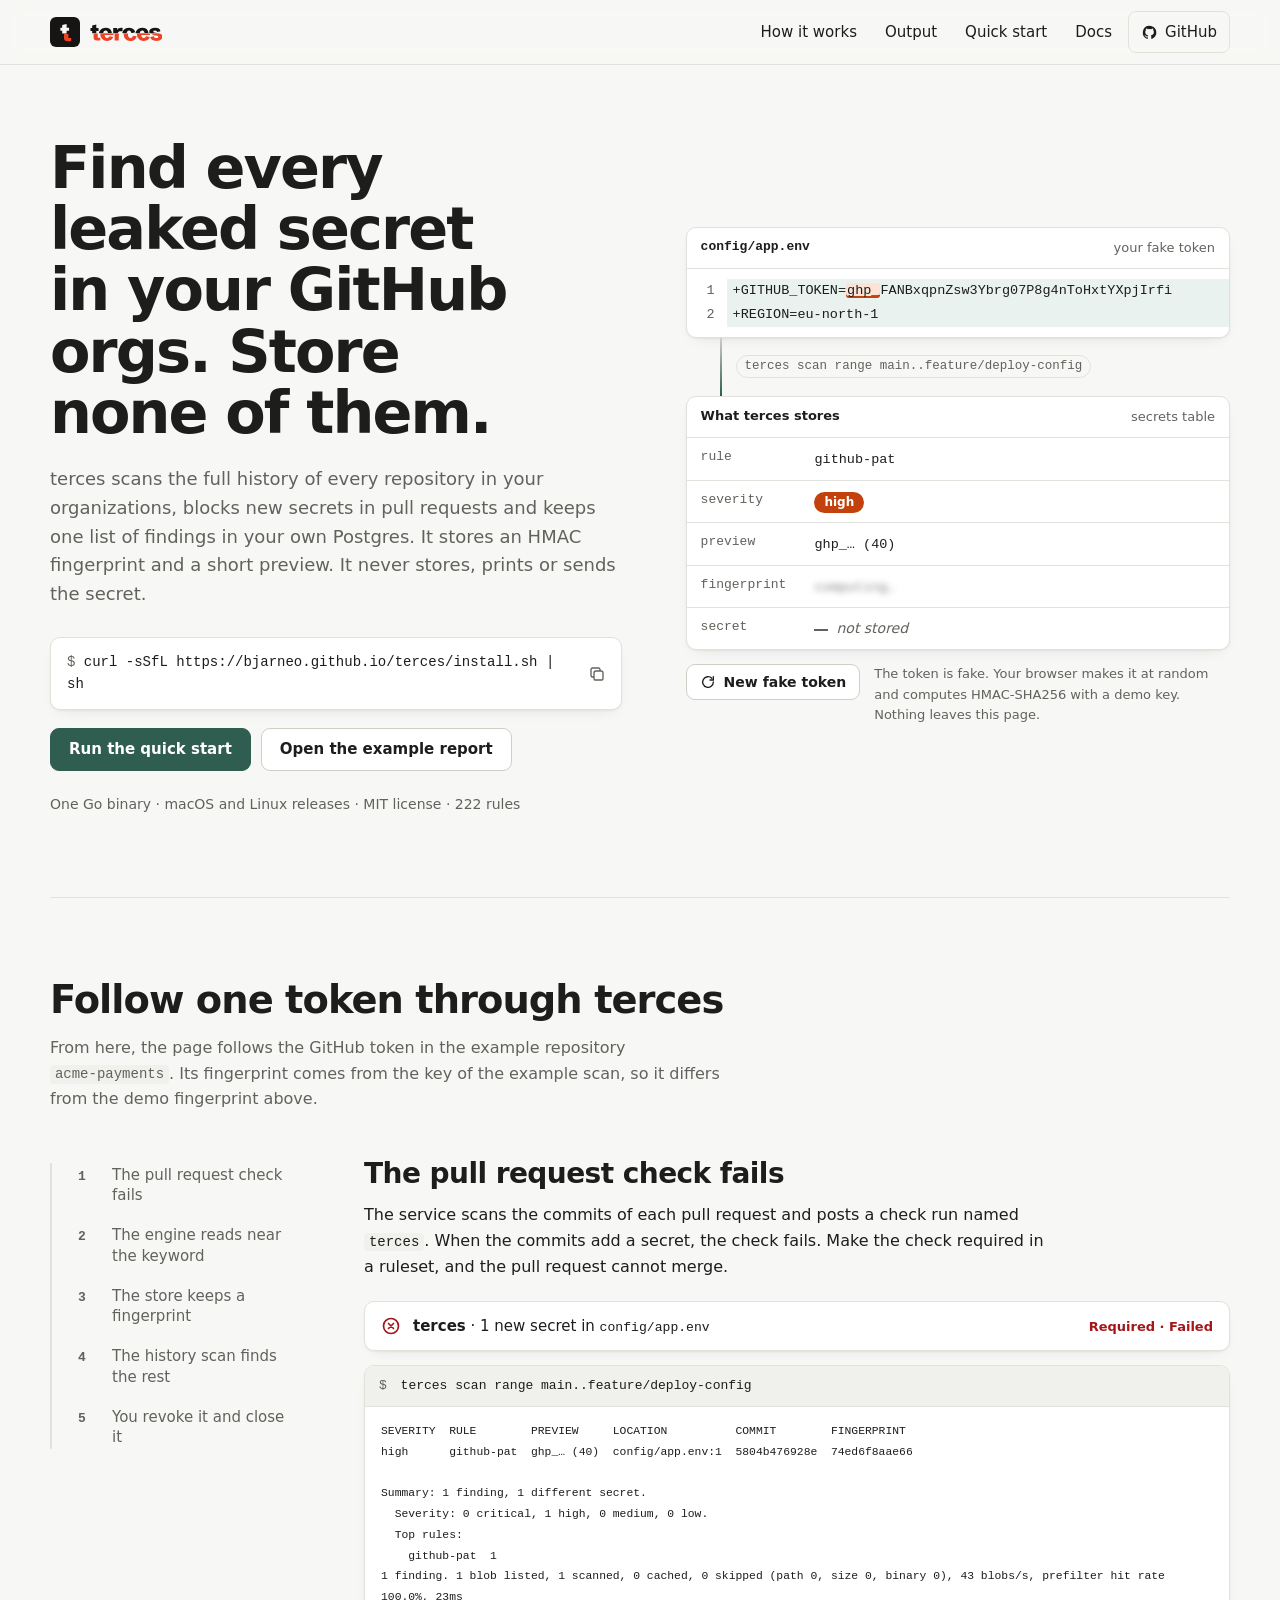
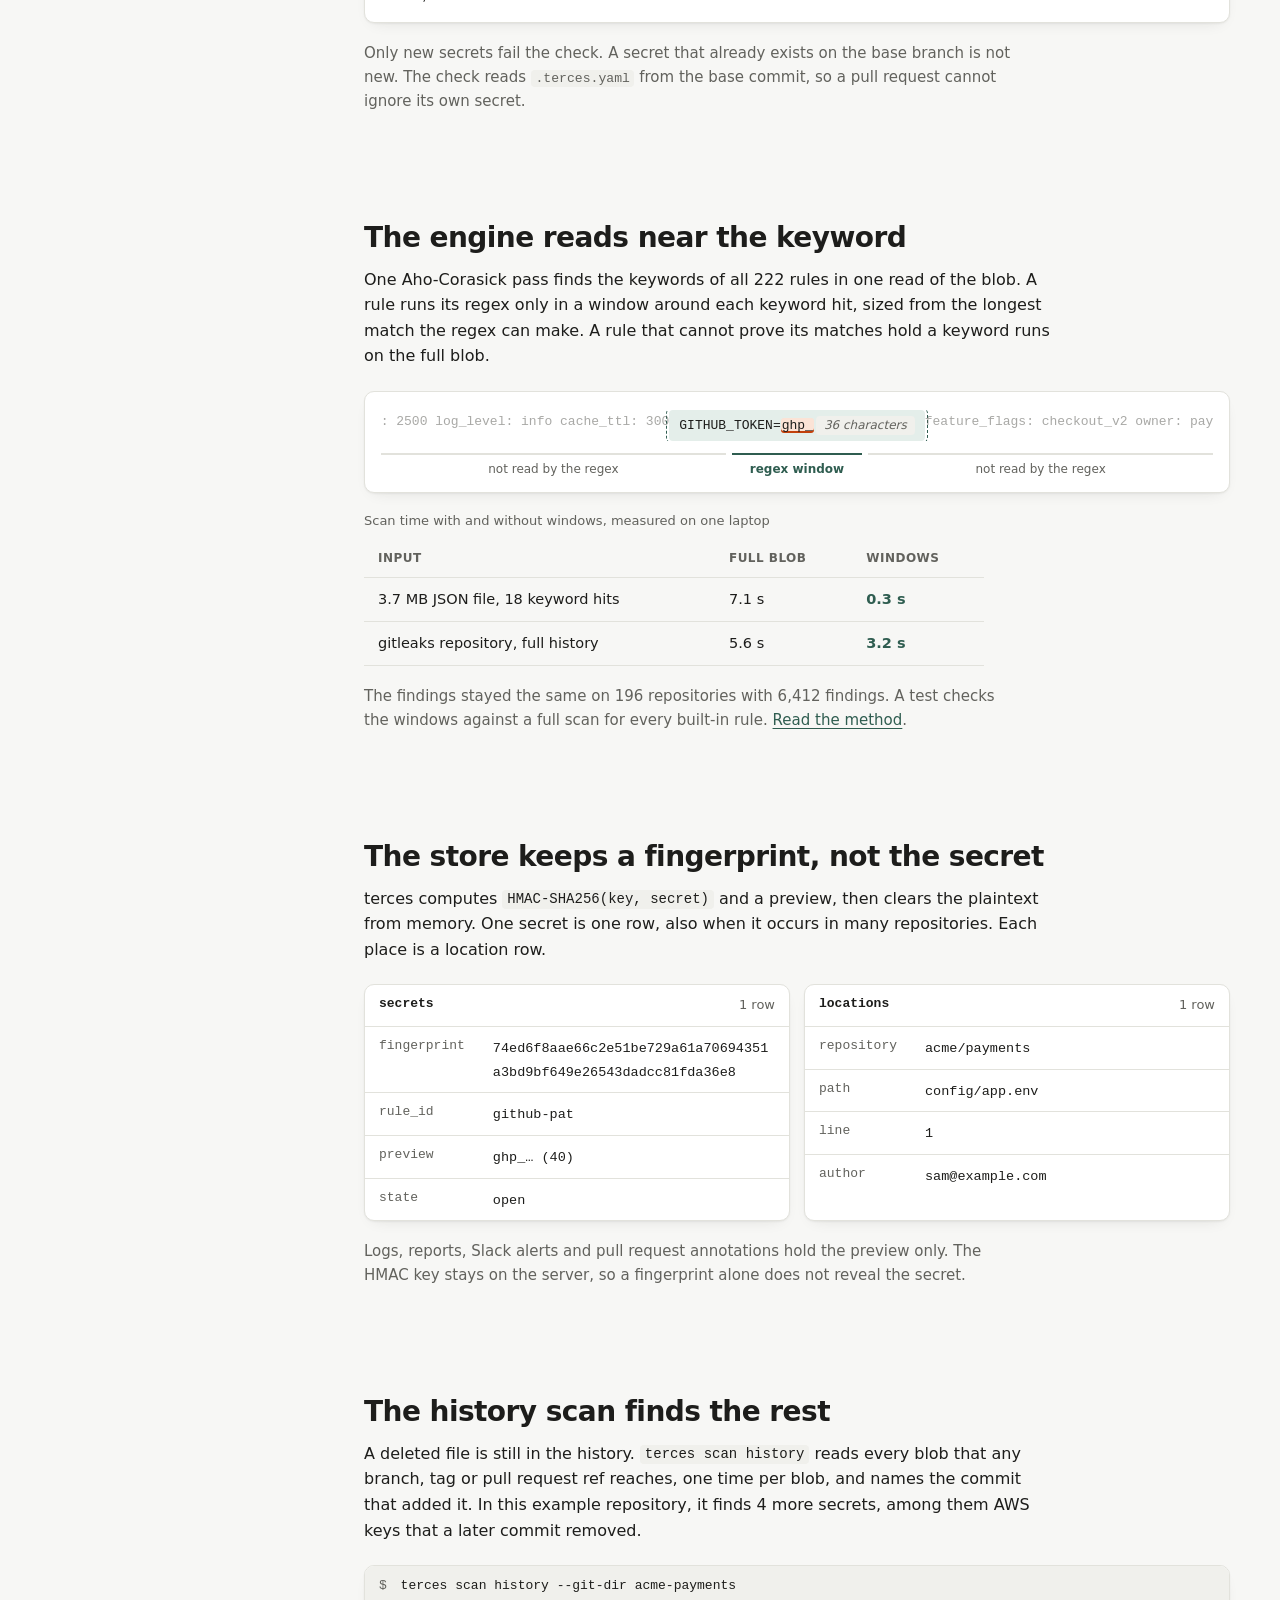
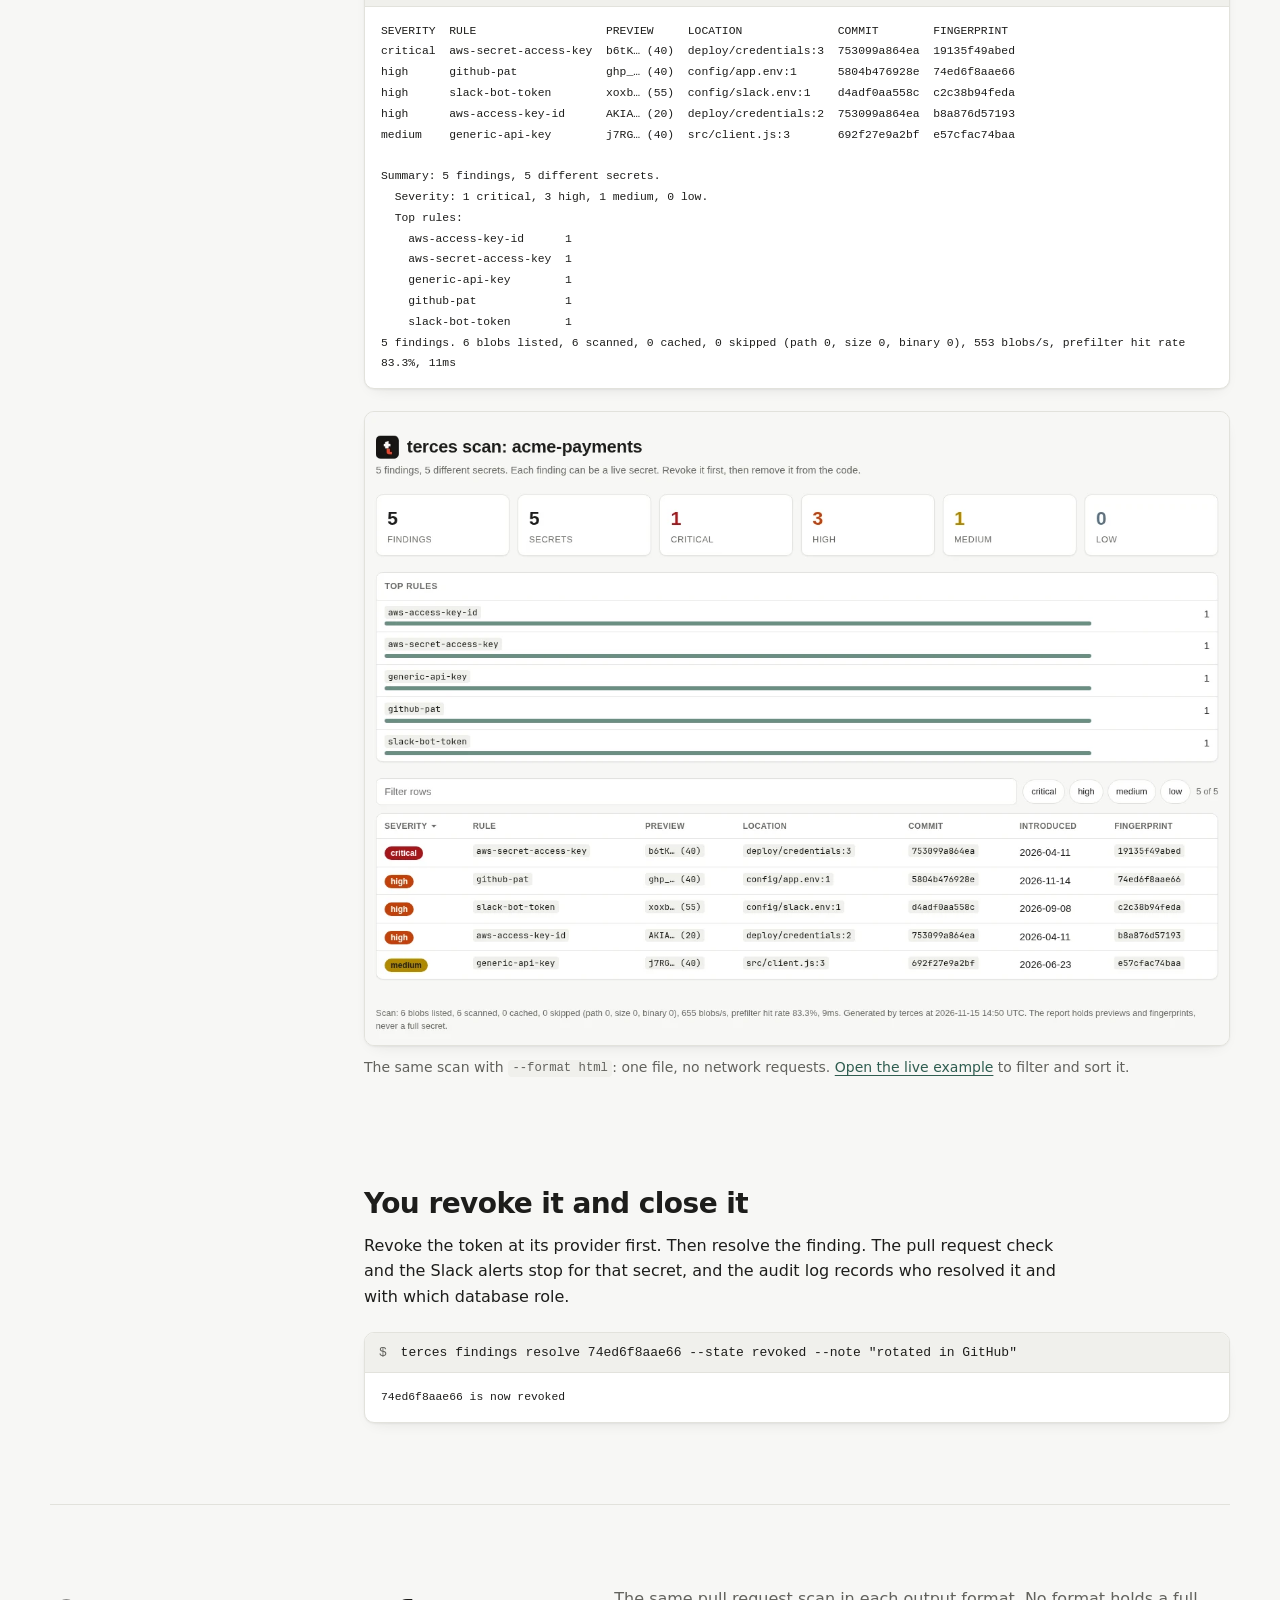
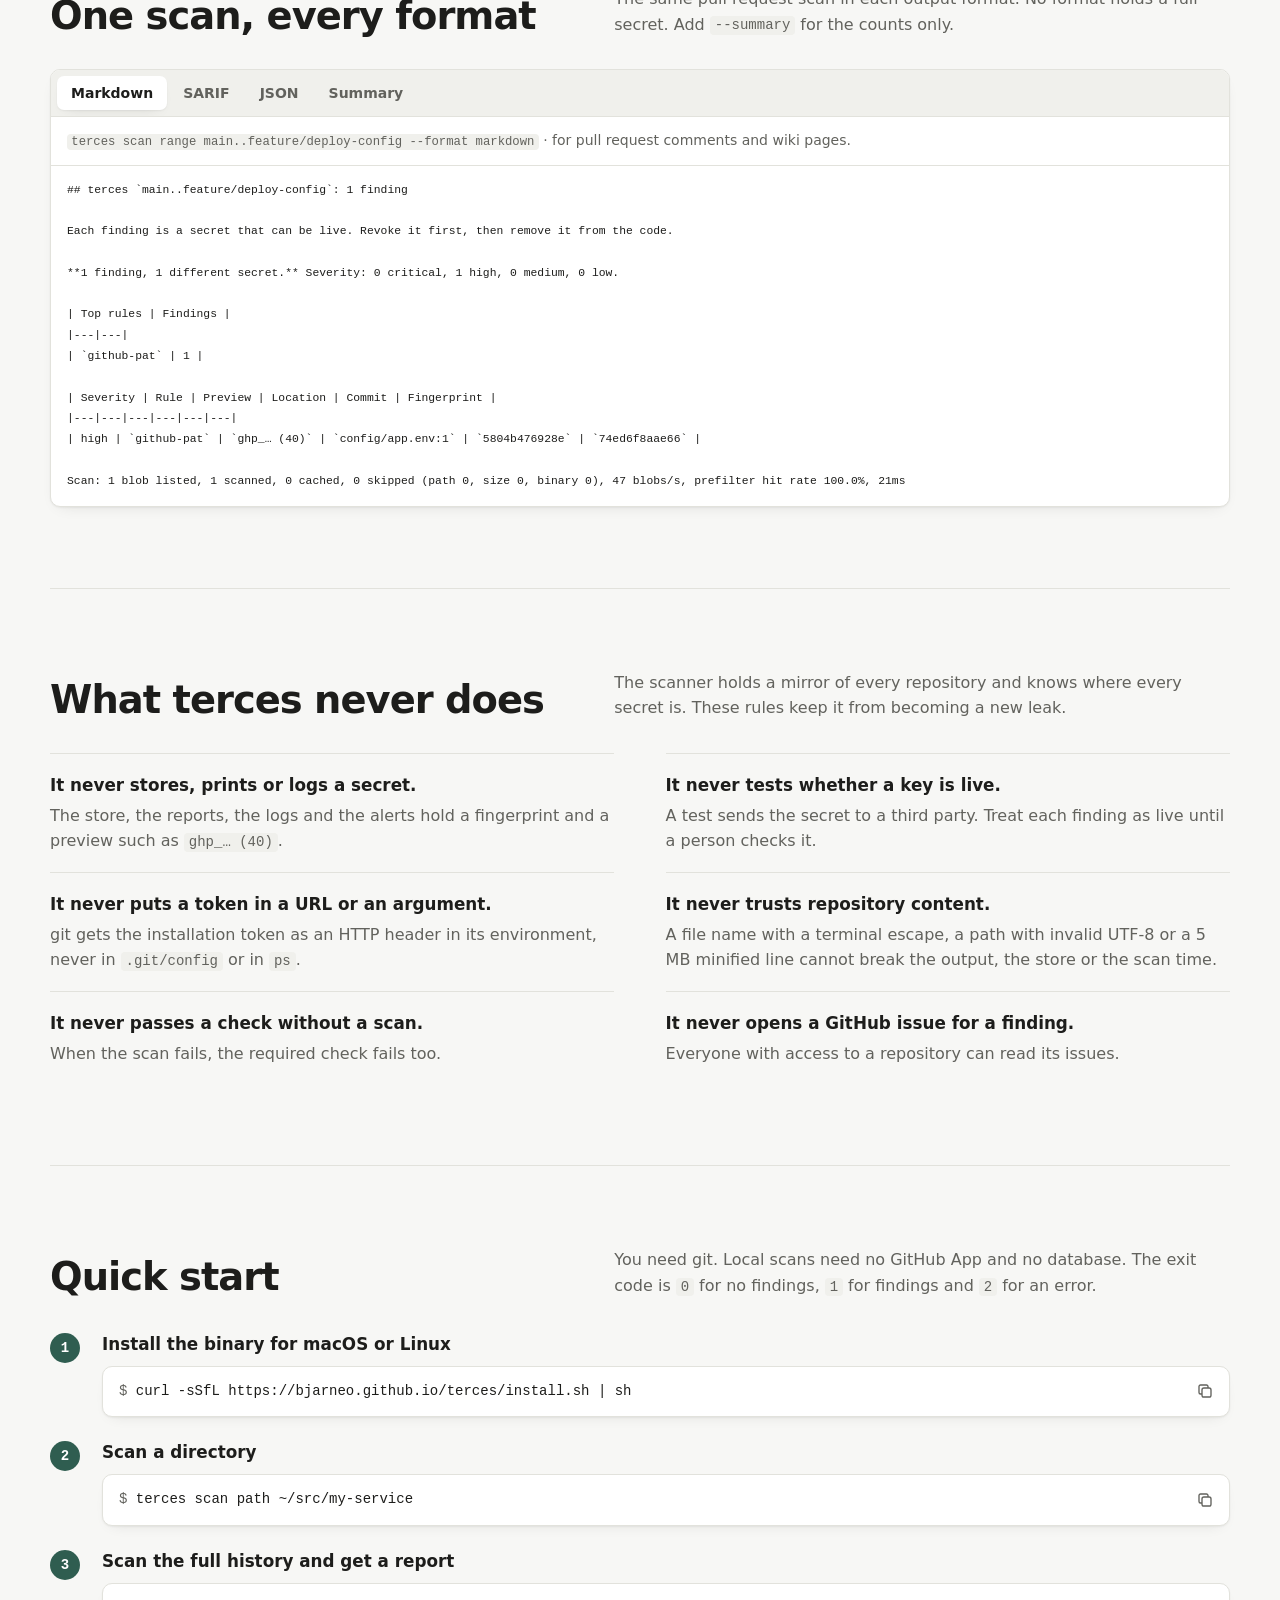
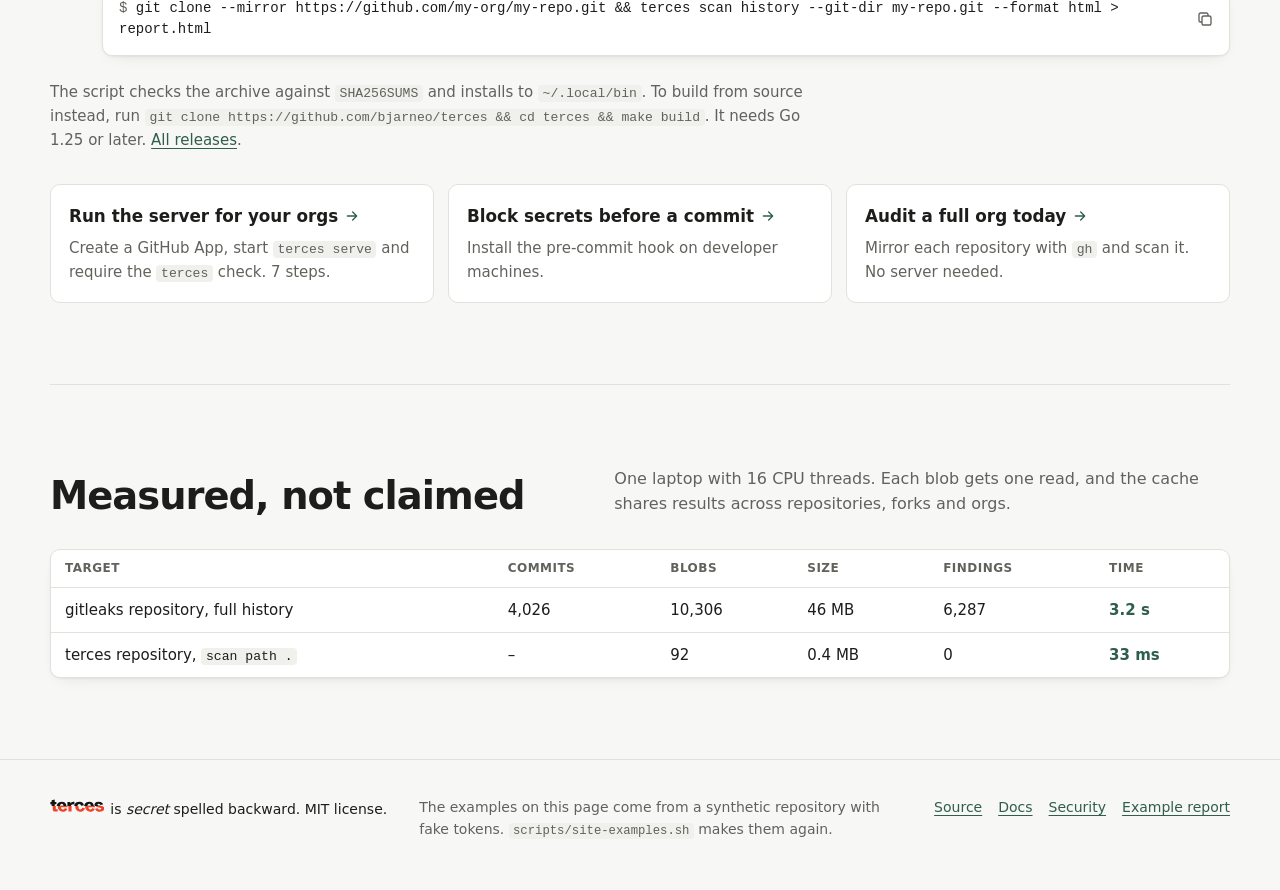
==== commit cc3b7211: "Add the logo and macOS and Linux releases - Use the "Terces Logo 2b" logo on the site, in the README" ====
--- a/site/index.html
+++ b/site/index.html
@@ -18,8 +18,14 @@
 <header class="top">
   <div class="wrap top-row">
     <a class="mark" href="./" aria-label="terces home">
-      <svg class="mark-icon" viewBox="0 0 24 24" aria-hidden="true"><rect x="3" y="3" width="18" height="18" rx="5"/><path d="M8 9h8M8 12h5M8 15h8"/></svg>
-      <span class="mark-word">terces</span>
+      <picture>
+        <source srcset="assets/brand/terces-icon-dark.svg" media="(prefers-color-scheme: dark)">
+        <img class="mark-icon" src="assets/brand/terces-icon.svg" width="30" height="30" alt="">
+      </picture>
+      <picture>
+        <source srcset="assets/brand/terces-wordmark-dark.svg" media="(prefers-color-scheme: dark)">
+        <img class="mark-word" src="assets/brand/terces-wordmark.svg" width="72" height="24" alt="">
+      </picture>
     </a>
     <nav aria-label="Main">
       <a href="#journey">How it works</a>
@@ -41,7 +47,7 @@
     <h1 id="hero-title">Find every leaked secret in your GitHub orgs. Store none of them.</h1>
     <p class="lead">terces scans the full history of every repository in your organizations, blocks new secrets in pull requests and keeps one list of findings in your own Postgres. It stores an HMAC fingerprint and a short preview. It never stores, prints or sends the secret.</p>
     <div class="cmd" data-copy>
-      <code><span class="prompt" aria-hidden="true">$ </span>git clone https://github.com/bjarneo/terces &amp;&amp; cd terces &amp;&amp; make build</code>
+      <code><span class="prompt" aria-hidden="true">$ </span>curl -sSfL https://bjarneo.github.io/terces/install.sh | sh</code>
       <button type="button" class="copy" aria-label="Copy the command">
         <svg viewBox="0 0 24 24" aria-hidden="true"><rect x="8" y="8" width="12" height="12" rx="2.5"/><path d="M16 8V6a2 2 0 0 0-2-2H6a2 2 0 0 0-2 2v8a2 2 0 0 0 2 2h2"/></svg>
       </button>
@@ -50,7 +56,7 @@
       <a class="btn btn-primary" href="#quick-start">Run the quick start</a>
       <a class="btn" href="example/report.html">Open the example report</a>
     </div>
-    <p class="facts">One Go binary · MIT license · 222 rules · Build from source with Go 1.25</p>
+    <p class="facts">One Go binary · macOS and Linux releases · MIT license · 222 rules</p>
   </div>
 
   <div class="hero-demo" aria-label="Example: a commit adds a token, and terces stores a fingerprint">
@@ -120,13 +126,13 @@
         <figure class="term">
           <figcaption><span class="prompt">$</span> terces scan range main..feature/deploy-config</figcaption>
           <pre><code><!-- example:range -->SEVERITY  RULE        PREVIEW     LOCATION          COMMIT        FINGERPRINT
-high      github-pat  ghp_… (40)  config/app.env:1  63e77ecd722a  322051b8ad01
+high      github-pat  ghp_… (40)  config/app.env:1  5804b476928e  74ed6f8aae66
 
 Summary: 1 finding, 1 different secret.
   Severity: 0 critical, 1 high, 0 medium, 0 low.
   Top rules:
     github-pat  1
-1 finding. 1 blob listed, 1 scanned, 0 cached, 0 skipped (path 0, size 0, binary 0), 53 blobs/s, prefilter hit rate 100.0%, 19ms<!-- /example:range --></code></pre>
+1 finding. 1 blob listed, 1 scanned, 0 cached, 0 skipped (path 0, size 0, binary 0), 43 blobs/s, prefilter hit rate 100.0%, 23ms<!-- /example:range --></code></pre>
         </figure>
         <p class="aside">Only new secrets fail the check. A secret that already exists on the base branch is not new. The check reads <code>.terces.yaml</code> from the base commit, so a pull request cannot ignore its own secret.</p>
       </article>
@@ -160,7 +166,7 @@
           <figure class="panel">
             <figcaption class="panel-head"><span class="file">secrets</span><span class="muted">1 row</span></figcaption>
             <dl class="row-dl">
-              <dt>fingerprint</dt><dd><code class="fp"><!-- example:fp-full -->322051b8ad016dd09871d598995123832a57fc87119ae493b4d68efaa390b2b3<!-- /example:fp-full --></code></dd>
+              <dt>fingerprint</dt><dd><code class="fp"><!-- example:fp-full -->74ed6f8aae66c2e51be729a61a70694351a3bd9bf649e26543dadcc81fda36e8<!-- /example:fp-full --></code></dd>
               <dt>rule_id</dt><dd><code>github-pat</code></dd>
               <dt>preview</dt><dd><code>ghp_… (40)</code></dd>
               <dt>state</dt><dd><code>open</code></dd>
@@ -185,11 +191,11 @@
         <figure class="term">
           <figcaption><span class="prompt">$</span> terces scan history --git-dir acme-payments</figcaption>
           <pre><code><!-- example:history -->SEVERITY  RULE                   PREVIEW     LOCATION              COMMIT        FINGERPRINT
-critical  aws-secret-access-key  sHkM… (40)  deploy/credentials:3  3638762775c8  de1f7504825b
-high      github-pat             ghp_… (40)  config/app.env:1      63e77ecd722a  322051b8ad01
-high      slack-bot-token        xoxb… (55)  config/slack.env:1    957eaae09e9e  19c6d0d4588d
-high      aws-access-key-id      AKIA… (20)  deploy/credentials:2  3638762775c8  0bfeba2b4b6b
-medium    generic-api-key        gDbK… (40)  src/client.js:3       b6994b5effd1  d01387cd2422
+critical  aws-secret-access-key  b6tK… (40)  deploy/credentials:3  753099a864ea  19135f49abed
+high      github-pat             ghp_… (40)  config/app.env:1      5804b476928e  74ed6f8aae66
+high      slack-bot-token        xoxb… (55)  config/slack.env:1    d4adf0aa558c  c2c38b94feda
+high      aws-access-key-id      AKIA… (20)  deploy/credentials:2  753099a864ea  b8a876d57193
+medium    generic-api-key        j7RG… (40)  src/client.js:3       692f27e9a2bf  e57cfac74baa
 
 Summary: 5 findings, 5 different secrets.
   Severity: 1 critical, 3 high, 1 medium, 0 low.
@@ -199,7 +205,7 @@
     generic-api-key        1
     github-pat             1
     slack-bot-token        1
-5 findings. 6 blobs listed, 6 scanned, 0 cached, 0 skipped (path 0, size 0, binary 0), 576 blobs/s, prefilter hit rate 83.3%, 10ms<!-- /example:history --></code></pre>
+5 findings. 6 blobs listed, 6 scanned, 0 cached, 0 skipped (path 0, size 0, binary 0), 553 blobs/s, prefilter hit rate 83.3%, 11ms<!-- /example:history --></code></pre>
         </figure>
         <figure class="shot">
           <a href="example/report.html" aria-label="Open the live example report">
@@ -218,8 +224,8 @@
         <h3>You revoke it and close it</h3>
         <p>Revoke the token at its provider first. Then resolve the finding. The pull request check and the Slack alerts stop for that secret, and the audit log records who resolved it and with which database role.</p>
         <figure class="term">
-          <figcaption><span class="prompt">$</span> terces findings resolve <!-- example:fp-short -->322051b8ad01<!-- /example:fp-short --> --state revoked --note "rotated in GitHub"</figcaption>
-          <pre><code><!-- example:resolve -->322051b8ad01 is now revoked<!-- /example:resolve --></code></pre>
+          <figcaption><span class="prompt">$</span> terces findings resolve <!-- example:fp-short -->74ed6f8aae66<!-- /example:fp-short --> --state revoked --note "rotated in GitHub"</figcaption>
+          <pre><code><!-- example:resolve -->74ed6f8aae66 is now revoked<!-- /example:resolve --></code></pre>
         </figure>
       </article>
     </div>
@@ -252,9 +258,9 @@
 
 | Severity | Rule | Preview | Location | Commit | Fingerprint |
 |---|---|---|---|---|---|
-| high | `github-pat` | `ghp_… (40)` | `config/app.env:1` | `63e77ecd722a` | `322051b8ad01` |
-
-Scan: 1 blob listed, 1 scanned, 0 cached, 0 skipped (path 0, size 0, binary 0), 97 blobs/s, prefilter hit rate 100.0%, 10ms<!-- /example:markdown --></code></pre>
+| high | `github-pat` | `ghp_… (40)` | `config/app.env:1` | `5804b476928e` | `74ed6f8aae66` |
+
+Scan: 1 blob listed, 1 scanned, 0 cached, 0 skipped (path 0, size 0, binary 0), 47 blobs/s, prefilter hit rate 100.0%, 21ms<!-- /example:markdown --></code></pre>
     </div>
     <div class="tabpanel" role="tabpanel" id="pane-sarif" aria-labelledby="tab-sarif" tabindex="0" hidden>
       <p class="pane-cmd"><code>terces scan path . --format sarif</code> · SARIF 2.1.0 for GitHub code scanning, with <code>security-severity</code> scores.</p>
@@ -266,7 +272,7 @@
       "tool": {
         "driver": {
           "name": "terces",
-          "version": "dev",
+          "version": "a319dab-dirty",
           "rules": [
             {
               "id": "github-pat",
@@ -312,10 +318,10 @@
             }
           ],
           "partialFingerprints": {
-            "tercesFingerprint/v1": "322051b8ad016dd09871d598995123832a57fc87119ae493b4d68efaa390b2b3"
+            "tercesFingerprint/v1": "74ed6f8aae66c2e51be729a61a70694351a3bd9bf649e26543dadcc81fda36e8"
           },
           "properties": {
-            "commit": "63e77ecd722a21b8aad0d6cd513d2bd1984dc4ca"
+            "commit": "5804b476928e50400ea57ecbb108ae8a16eefb63"
           }
         }
       ]
@@ -328,15 +334,15 @@
       <pre><code><!-- example:json -->{
   "findings": [
     {
-      "fingerprint": "322051b8ad016dd09871d598995123832a57fc87119ae493b4d68efaa390b2b3",
+      "fingerprint": "74ed6f8aae66c2e51be729a61a70694351a3bd9bf649e26543dadcc81fda36e8",
       "rule": "github-pat",
       "description": "Uncovered a GitHub Personal Access Token, potentially leading to unauthorized repository access and sensitive content exposure.",
       "severity": "high",
       "preview": "ghp_… (40)",
       "path": "config/app.env",
       "line": 1,
-      "blob": "5877e0a6ff9a6cc8a68ce9dc29bc31409f4dd395",
-      "commit": "63e77ecd722a21b8aad0d6cd513d2bd1984dc4ca",
+      "blob": "90ca8254b7b64fdd2e246750d85b9dcc6ca48fdf",
+      "commit": "5804b476928e50400ea57ecbb108ae8a16eefb63",
       "author_name": "Sam Example",
       "author_email": "sam@example.com",
       "committed_at": "2026-11-14T10:05:00Z"
@@ -352,7 +358,7 @@
     "capped": 0,
     "prefilter_hits": 1,
     "bytes_scanned": 72,
-    "duration_ns": 8793222
+    "duration_ns": 22460646
   },
   "summary": {
     "findings": 1,
@@ -402,22 +408,23 @@
 <section id="quick-start" class="quick wrap" aria-labelledby="quick-title">
   <div class="section-head">
     <h2 id="quick-title">Quick start</h2>
-    <p>You need Go 1.25 or later and git. Local scans need no GitHub App and no database. The exit code is <code>0</code> for no findings, <code>1</code> for findings and <code>2</code> for an error.</p>
+    <p>You need git. Local scans need no GitHub App and no database. The exit code is <code>0</code> for no findings, <code>1</code> for findings and <code>2</code> for an error.</p>
   </div>
   <ol class="quick-steps">
     <li>
-      <h3>Build the binary</h3>
-      <div class="cmd" data-copy><code><span class="prompt" aria-hidden="true">$ </span>git clone https://github.com/bjarneo/terces &amp;&amp; cd terces &amp;&amp; make build</code><button type="button" class="copy" aria-label="Copy the command"><svg viewBox="0 0 24 24" aria-hidden="true"><rect x="8" y="8" width="12" height="12" rx="2.5"/><path d="M16 8V6a2 2 0 0 0-2-2H6a2 2 0 0 0-2 2v8a2 2 0 0 0 2 2h2"/></svg></button></div>
+      <h3>Install the binary for macOS or Linux</h3>
+      <div class="cmd" data-copy><code><span class="prompt" aria-hidden="true">$ </span>curl -sSfL https://bjarneo.github.io/terces/install.sh | sh</code><button type="button" class="copy" aria-label="Copy the command"><svg viewBox="0 0 24 24" aria-hidden="true"><rect x="8" y="8" width="12" height="12" rx="2.5"/><path d="M16 8V6a2 2 0 0 0-2-2H6a2 2 0 0 0-2 2v8a2 2 0 0 0 2 2h2"/></svg></button></div>
     </li>
     <li>
       <h3>Scan a directory</h3>
-      <div class="cmd" data-copy><code><span class="prompt" aria-hidden="true">$ </span>./bin/terces scan path ~/src/my-service</code><button type="button" class="copy" aria-label="Copy the command"><svg viewBox="0 0 24 24" aria-hidden="true"><rect x="8" y="8" width="12" height="12" rx="2.5"/><path d="M16 8V6a2 2 0 0 0-2-2H6a2 2 0 0 0-2 2v8a2 2 0 0 0 2 2h2"/></svg></button></div>
+      <div class="cmd" data-copy><code><span class="prompt" aria-hidden="true">$ </span>terces scan path ~/src/my-service</code><button type="button" class="copy" aria-label="Copy the command"><svg viewBox="0 0 24 24" aria-hidden="true"><rect x="8" y="8" width="12" height="12" rx="2.5"/><path d="M16 8V6a2 2 0 0 0-2-2H6a2 2 0 0 0-2 2v8a2 2 0 0 0 2 2h2"/></svg></button></div>
     </li>
     <li>
       <h3>Scan the full history and get a report</h3>
-      <div class="cmd" data-copy><code><span class="prompt" aria-hidden="true">$ </span>git clone --mirror https://github.com/my-org/my-repo.git &amp;&amp; ./bin/terces scan history --git-dir my-repo.git --format html &gt; report.html</code><button type="button" class="copy" aria-label="Copy the command"><svg viewBox="0 0 24 24" aria-hidden="true"><rect x="8" y="8" width="12" height="12" rx="2.5"/><path d="M16 8V6a2 2 0 0 0-2-2H6a2 2 0 0 0-2 2v8a2 2 0 0 0 2 2h2"/></svg></button></div>
+      <div class="cmd" data-copy><code><span class="prompt" aria-hidden="true">$ </span>git clone --mirror https://github.com/my-org/my-repo.git &amp;&amp; terces scan history --git-dir my-repo.git --format html &gt; report.html</code><button type="button" class="copy" aria-label="Copy the command"><svg viewBox="0 0 24 24" aria-hidden="true"><rect x="8" y="8" width="12" height="12" rx="2.5"/><path d="M16 8V6a2 2 0 0 0-2-2H6a2 2 0 0 0-2 2v8a2 2 0 0 0 2 2h2"/></svg></button></div>
     </li>
   </ol>
+  <p class="aside-q">The script checks the archive against <code>SHA256SUMS</code> and installs to <code>~/.local/bin</code>. To build from source instead, run <code>git clone https://github.com/bjarneo/terces &amp;&amp; cd terces &amp;&amp; make build</code>. It needs Go 1.25 or later. <a href="https://github.com/bjarneo/terces/releases">All releases</a>.</p>
   <div class="next">
     <a class="next-link" href="https://github.com/bjarneo/terces/blob/main/docs/server-setup.md">
       <strong>Run the server for your orgs <svg class="next-arrow" viewBox="0 0 24 24" aria-hidden="true"><path d="M5 12h14M13 6l6 6-6 6"/></svg></strong>
@@ -454,7 +461,13 @@
 
 <footer class="foot">
   <div class="wrap foot-row">
-    <p><span class="mark-word">terces</span> is <em>secret</em> spelled backward. MIT license.</p>
+    <p class="foot-brand">
+      <picture>
+        <source srcset="assets/brand/terces-wordmark-dark.svg" media="(prefers-color-scheme: dark)">
+        <img src="assets/brand/terces-wordmark.svg" width="60" height="20" alt="terces">
+      </picture>
+      is <em>secret</em> spelled backward. MIT license.
+    </p>
     <p class="muted">The examples on this page come from a synthetic repository with fake tokens. <code>scripts/site-examples.sh</code> makes them again.</p>
     <nav aria-label="Footer">
       <a href="https://github.com/bjarneo/terces">Source</a>
--- a/site/style.css
+++ b/site/style.css
@@ -101,9 +101,9 @@
 }
 .top-row { display: flex; align-items: center; justify-content: space-between; height: 64px; gap: 16px; }
 .mark { display: inline-flex; align-items: center; gap: 10px; color: var(--ink); text-decoration: none; }
-.mark-icon { width: 26px; height: 26px; fill: var(--accent); stroke: var(--accent-ink); stroke-width: 1.8; stroke-linecap: round; }
-.mark-word { font: 650 19px/1 var(--mono); letter-spacing: -0.02em; }
-.mark .mark-word { position: relative; display: inline-block; }
+.mark picture, .foot-brand picture { display: inline-flex; }
+.mark-icon { width: 30px; height: 30px; display: block; }
+.mark-word { width: auto; height: 24px; display: block; }
 .top nav { display: flex; align-items: center; gap: 4px; }
 .top nav a {
   color: var(--ink); text-decoration: none; font-size: 15px;
@@ -348,6 +348,8 @@
   background: var(--accent); color: var(--accent-ink); font: 700 14px/1 var(--mono);
 }
 .quick-steps h3 { font-size: 1.05rem; margin-bottom: 8px; }
+.aside-q { color: var(--muted); font-size: 15px; margin: -8px 0 32px; max-width: 80ch; }
+.aside-q code { white-space: normal; overflow-wrap: anywhere; }
 .next { display: grid; grid-template-columns: repeat(3, minmax(0, 1fr)); gap: 14px; }
 .next-link {
   display: grid; gap: 6px; align-content: start; padding: 18px; text-decoration: none; color: var(--muted); font-size: 15px;
@@ -369,7 +371,7 @@
 .foot { border-top: 1px solid var(--line); padding-block: 36px 48px; font-size: 14px; }
 .foot-row { display: grid; grid-template-columns: auto 1fr auto; gap: 18px 32px; align-items: start; }
 .foot p { margin: 0; }
-.foot .mark-word { font-size: 15px; }
+.foot-brand img { height: 18px; width: auto; vertical-align: -3px; margin-right: 2px; }
 .foot nav { display: flex; gap: 16px; flex-wrap: wrap; }
 
 /* Responsive */
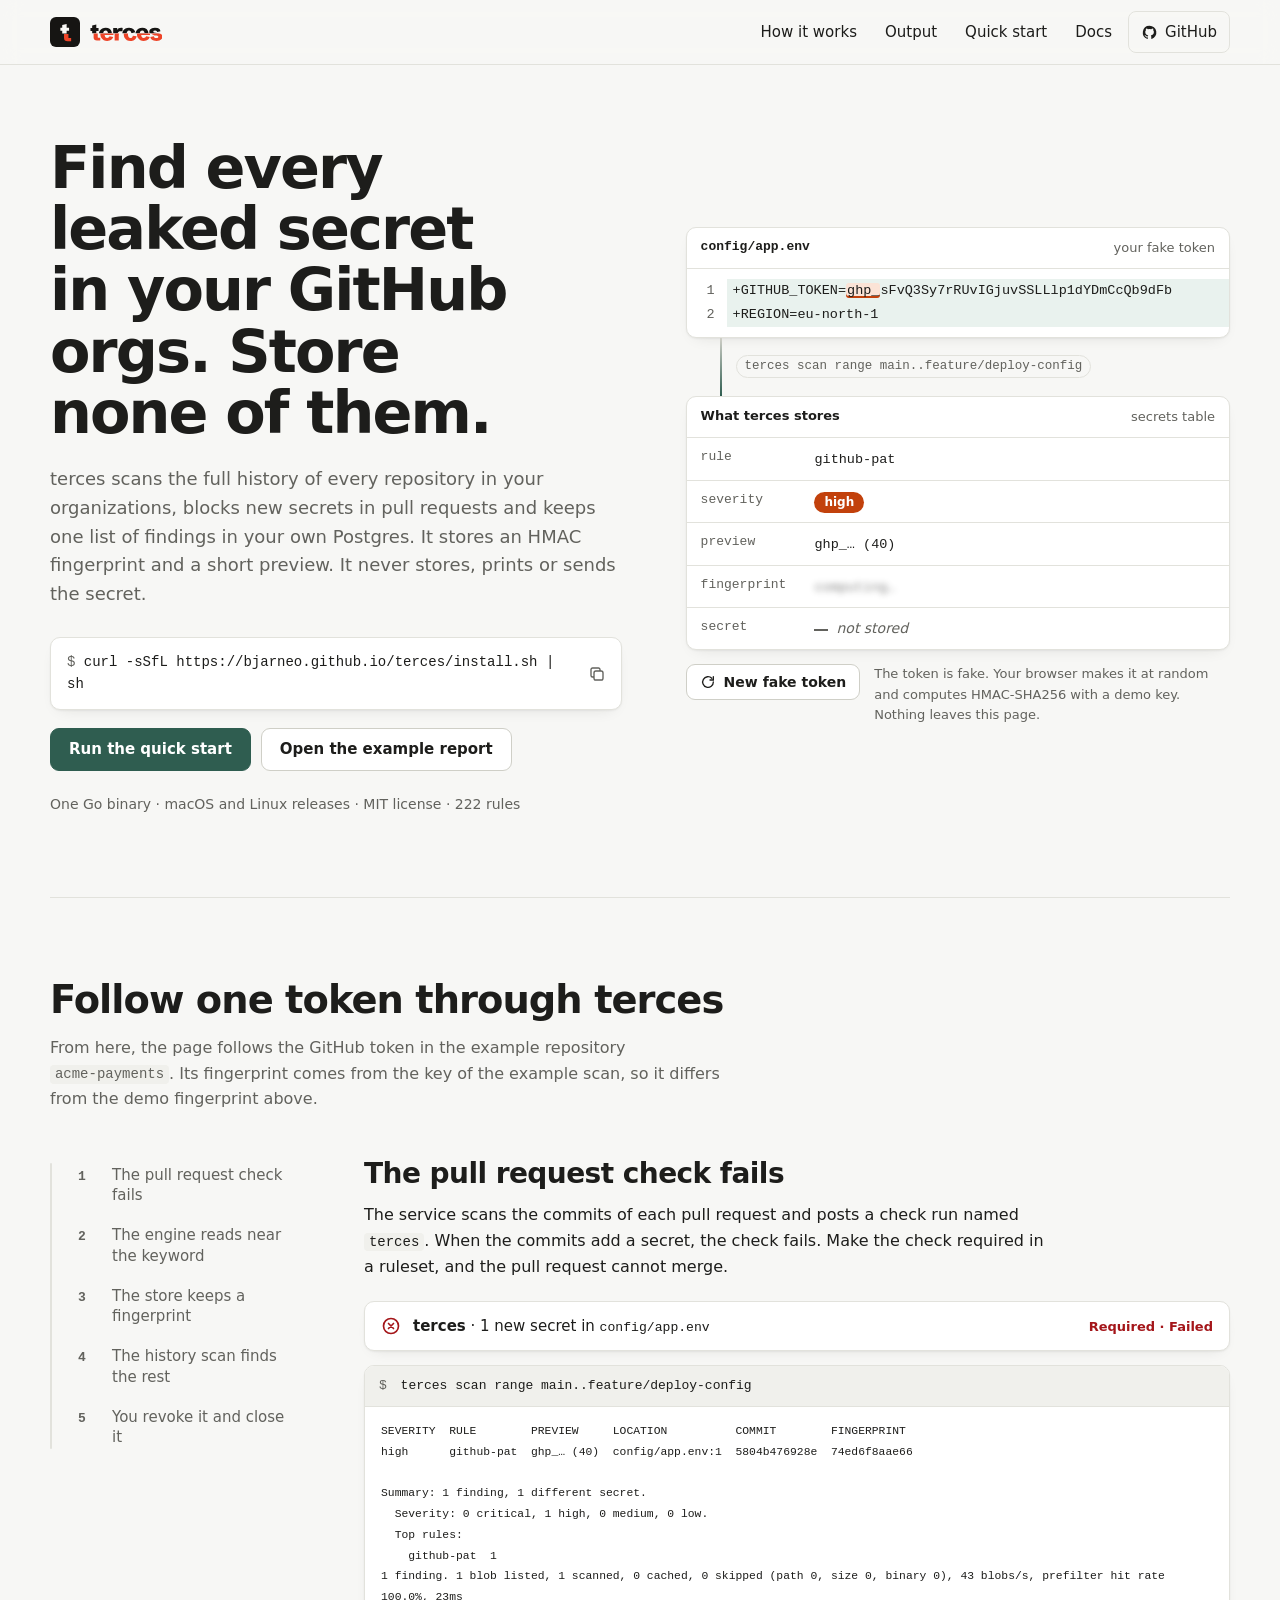
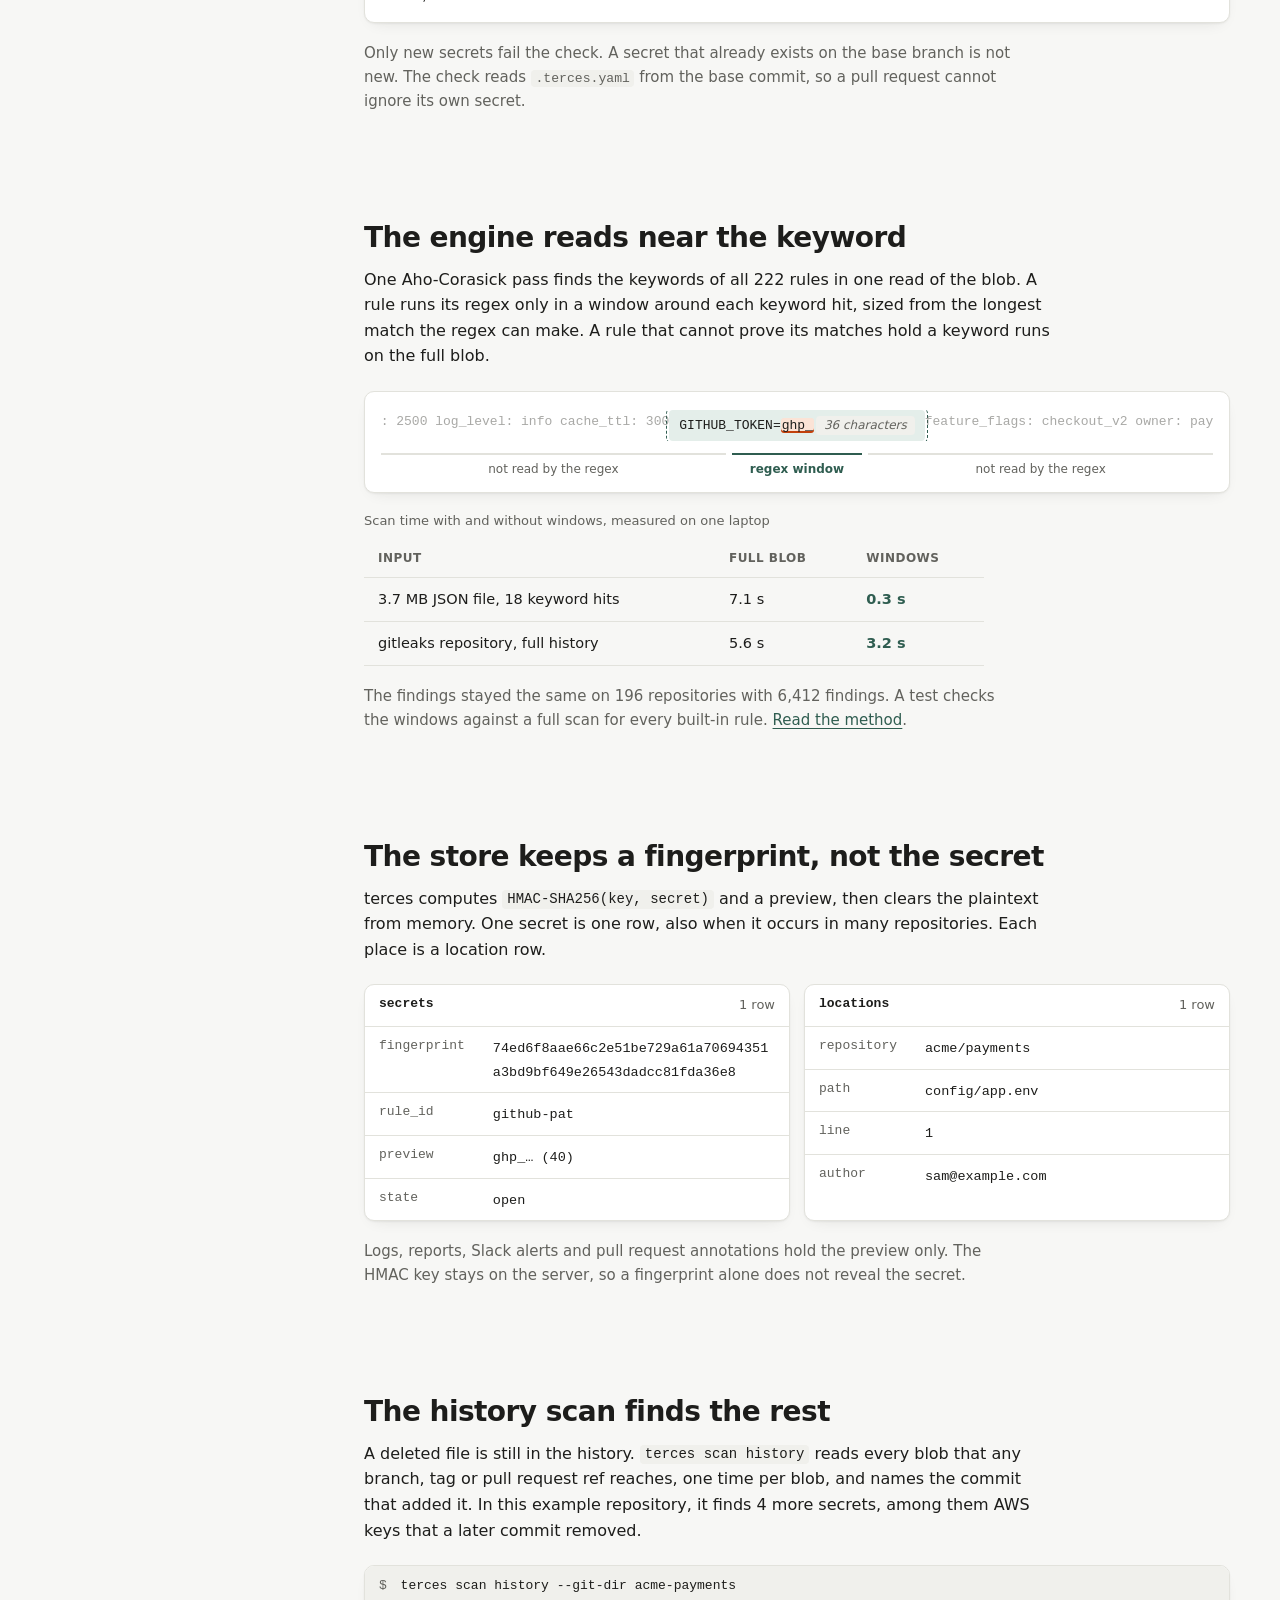
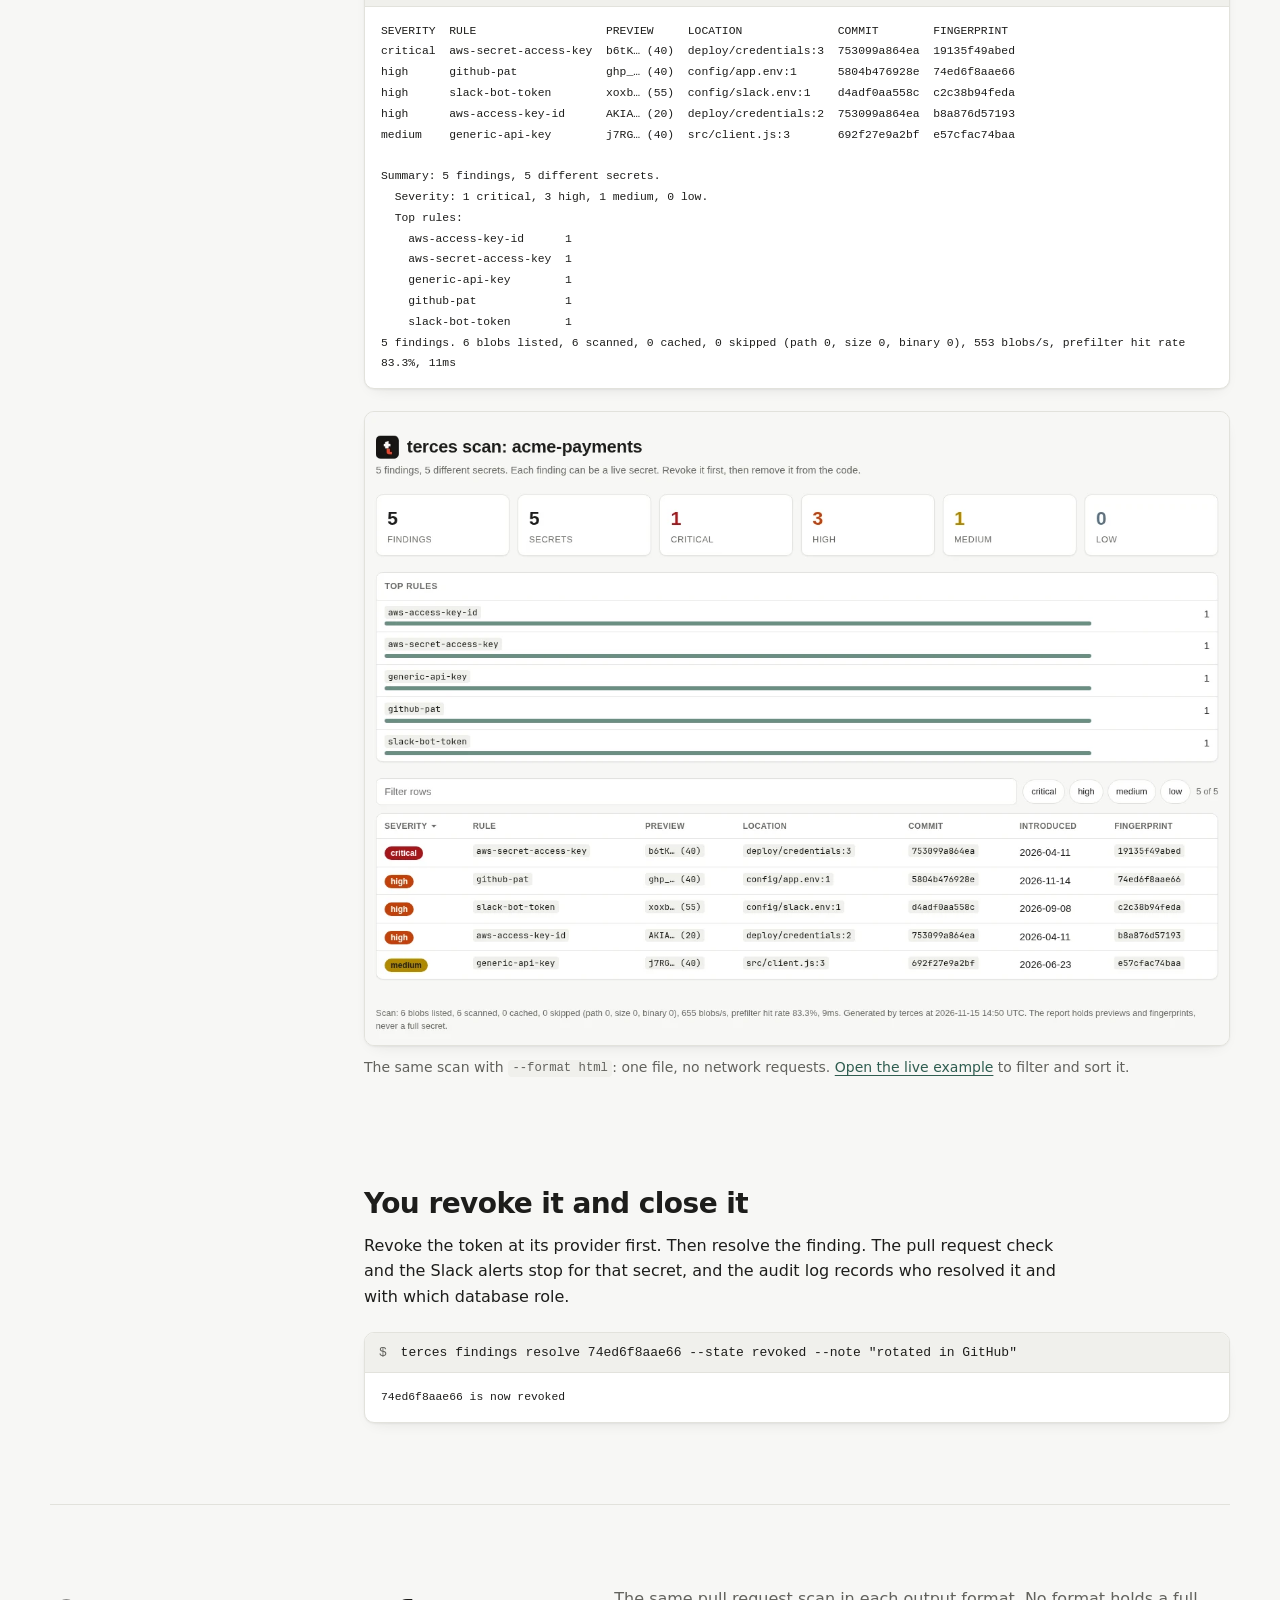
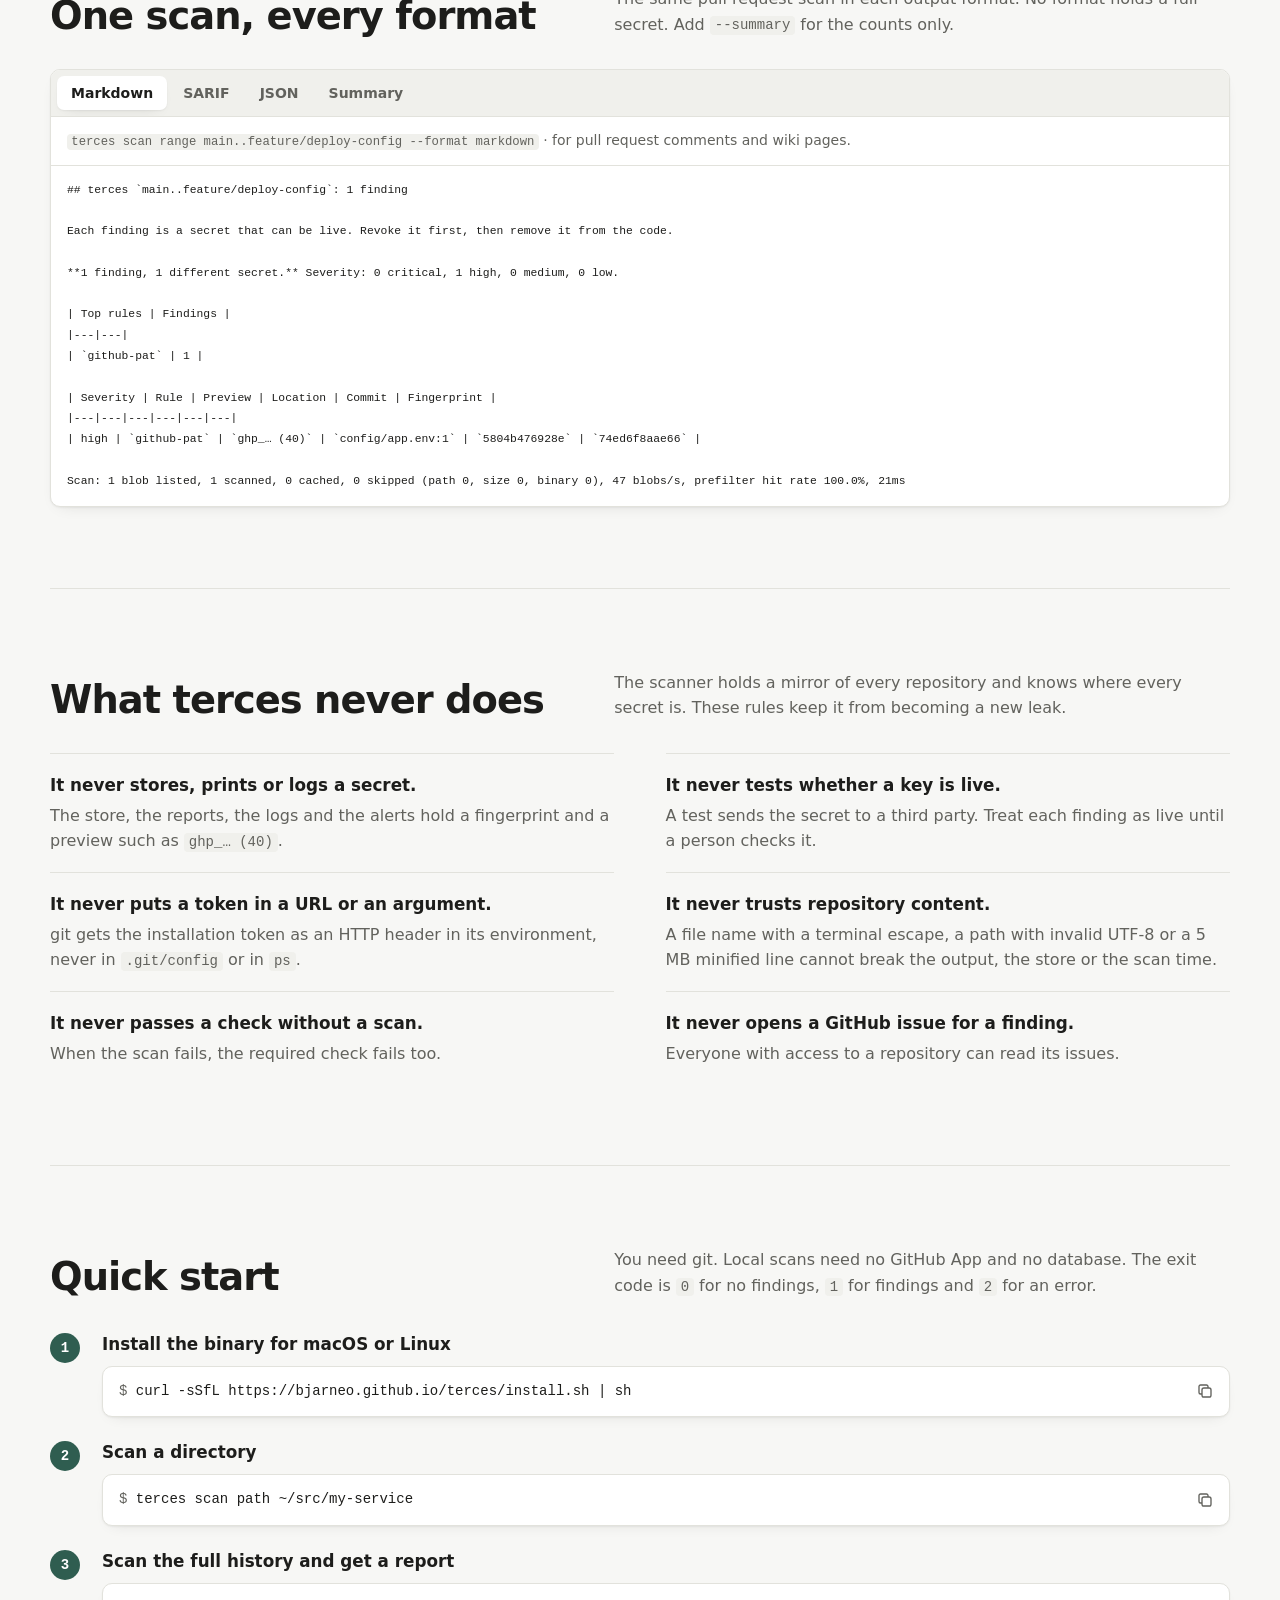
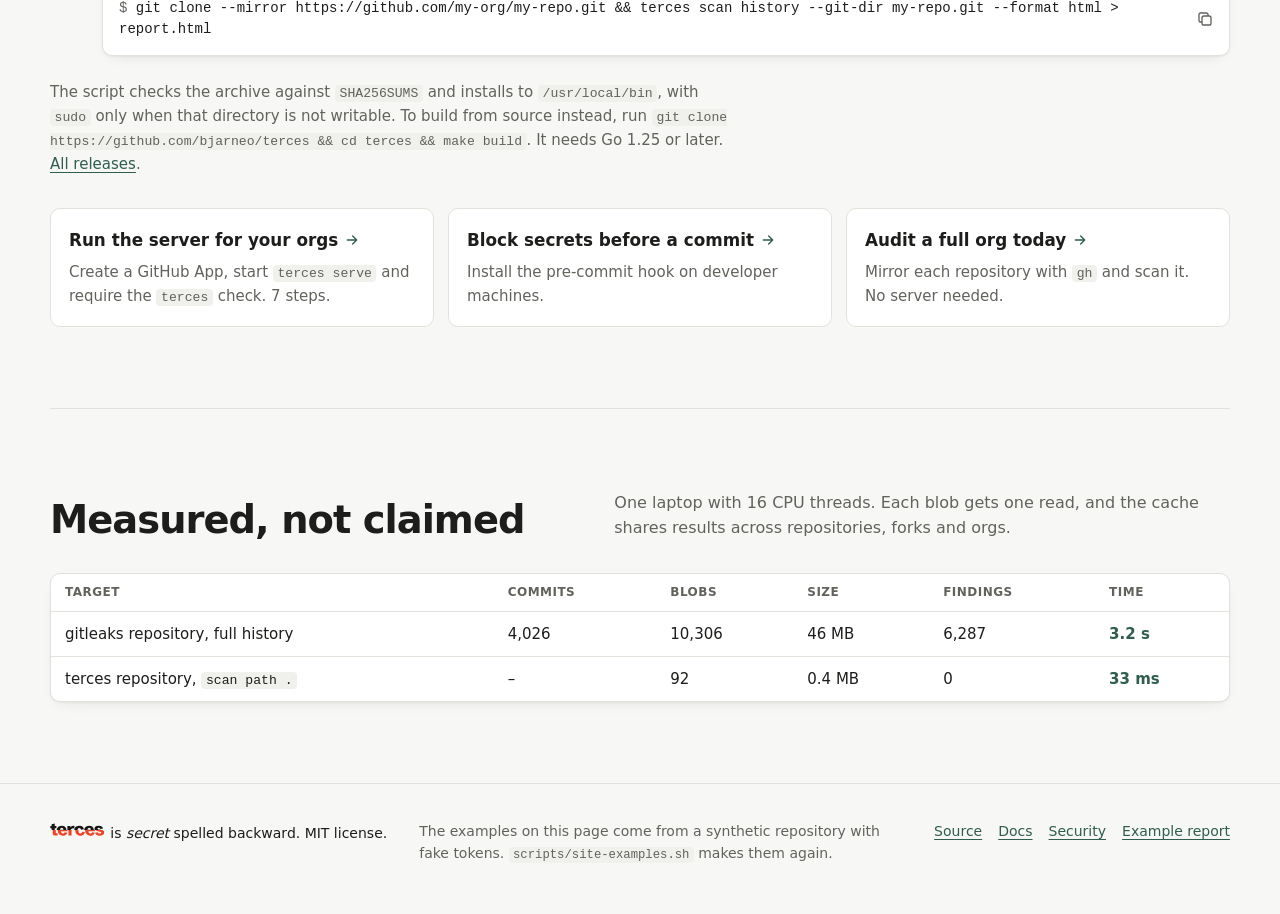
==== commit 5f79a567: "Install to /usr/local/bin when it exists /usr/local/bin is on the PATH by default on macOS and most " ====
--- a/site/index.html
+++ b/site/index.html
@@ -424,7 +424,7 @@
       <div class="cmd" data-copy><code><span class="prompt" aria-hidden="true">$ </span>git clone --mirror https://github.com/my-org/my-repo.git &amp;&amp; terces scan history --git-dir my-repo.git --format html &gt; report.html</code><button type="button" class="copy" aria-label="Copy the command"><svg viewBox="0 0 24 24" aria-hidden="true"><rect x="8" y="8" width="12" height="12" rx="2.5"/><path d="M16 8V6a2 2 0 0 0-2-2H6a2 2 0 0 0-2 2v8a2 2 0 0 0 2 2h2"/></svg></button></div>
     </li>
   </ol>
-  <p class="aside-q">The script checks the archive against <code>SHA256SUMS</code> and installs to <code>~/.local/bin</code>. To build from source instead, run <code>git clone https://github.com/bjarneo/terces &amp;&amp; cd terces &amp;&amp; make build</code>. It needs Go 1.25 or later. <a href="https://github.com/bjarneo/terces/releases">All releases</a>.</p>
+  <p class="aside-q">The script checks the archive against <code>SHA256SUMS</code> and installs to <code>/usr/local/bin</code>, with <code>sudo</code> only when that directory is not writable. To build from source instead, run <code>git clone https://github.com/bjarneo/terces &amp;&amp; cd terces &amp;&amp; make build</code>. It needs Go 1.25 or later. <a href="https://github.com/bjarneo/terces/releases">All releases</a>.</p>
   <div class="next">
     <a class="next-link" href="https://github.com/bjarneo/terces/blob/main/docs/server-setup.md">
       <strong>Run the server for your orgs <svg class="next-arrow" viewBox="0 0 24 24" aria-hidden="true"><path d="M5 12h14M13 6l6 6-6 6"/></svg></strong>
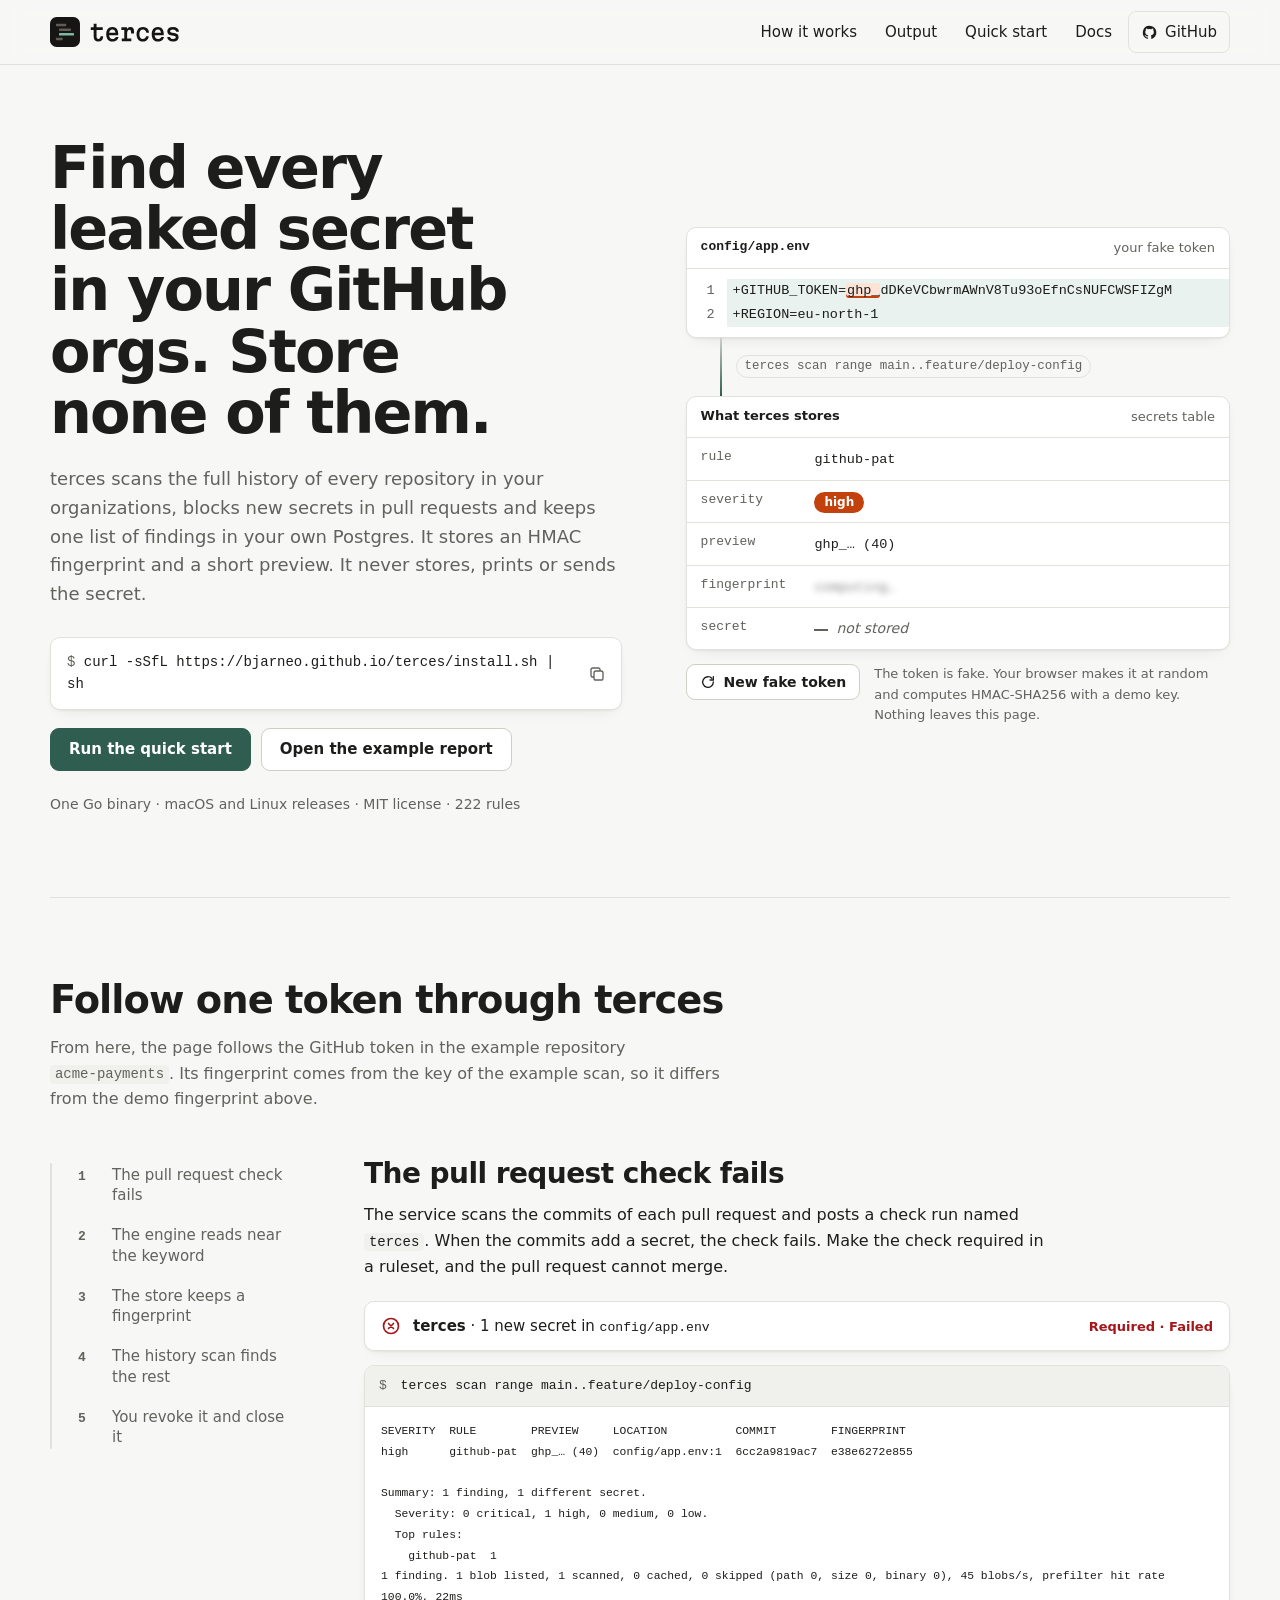
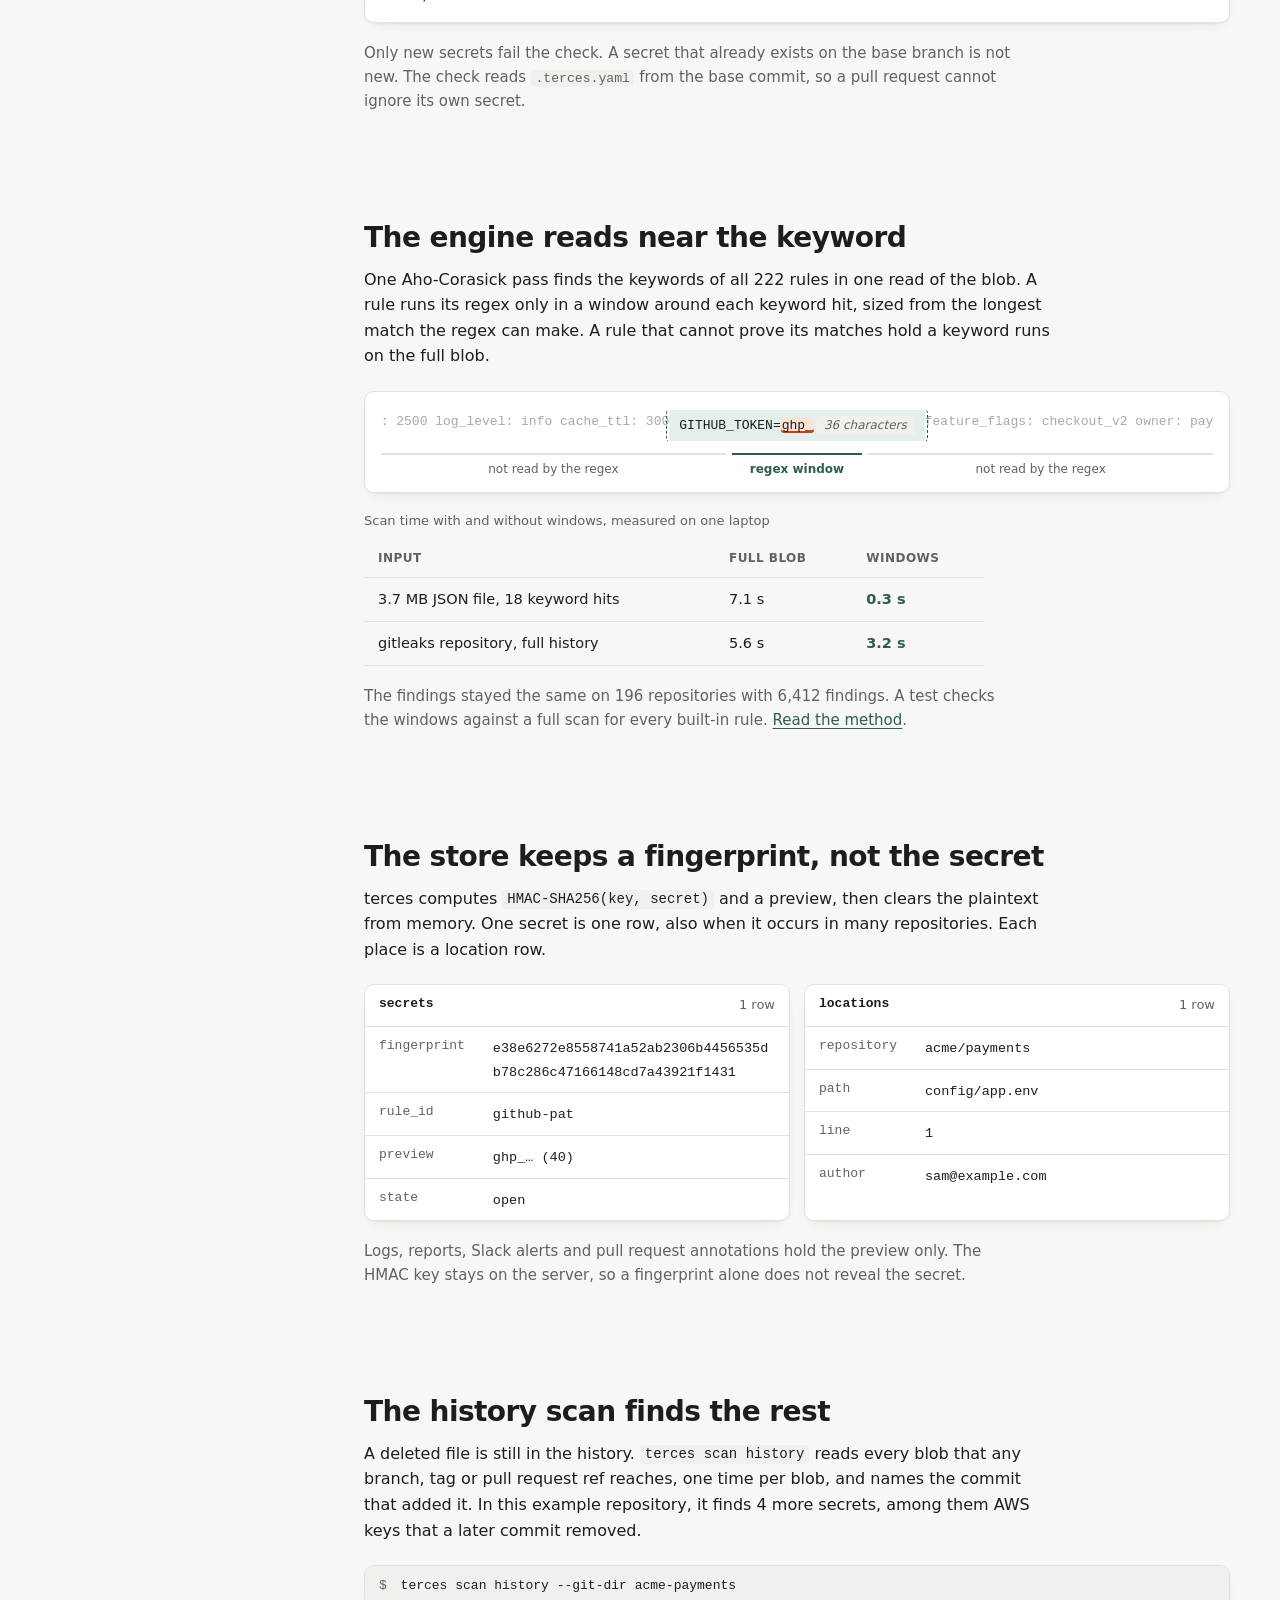
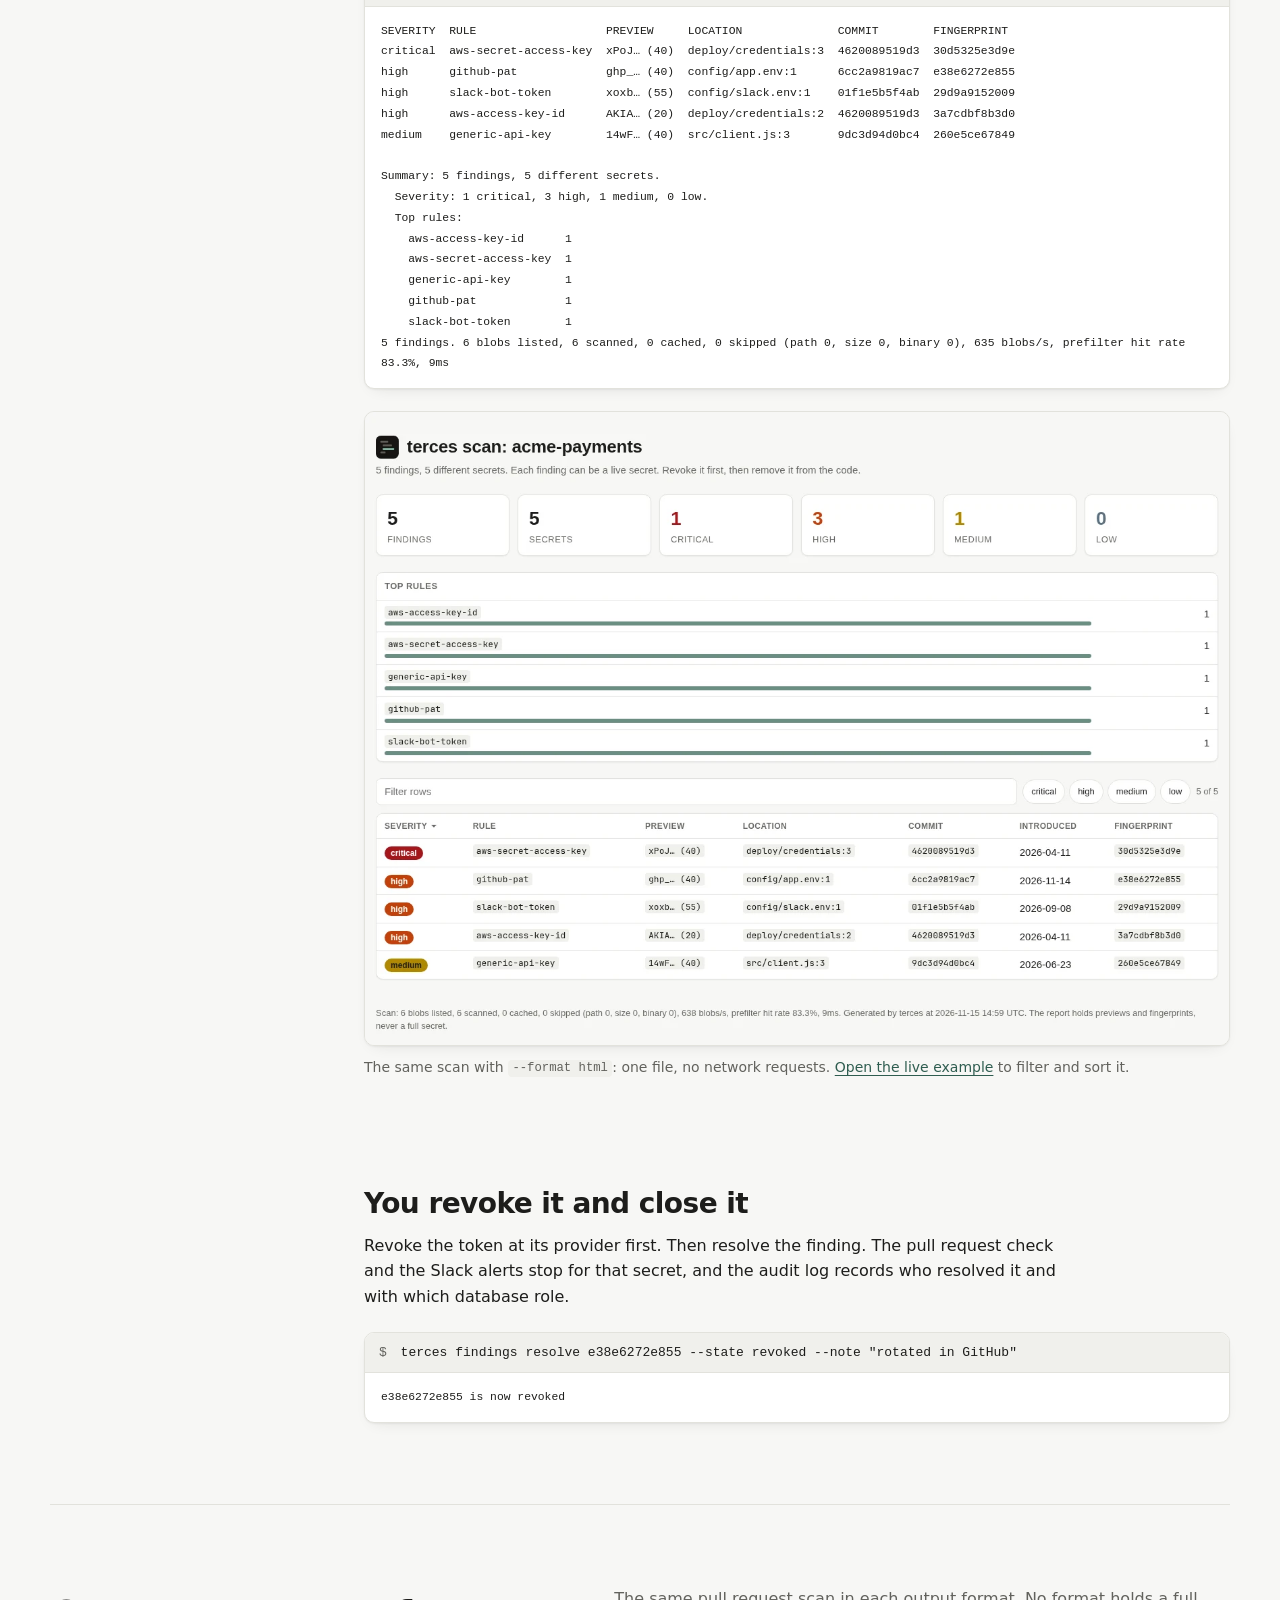
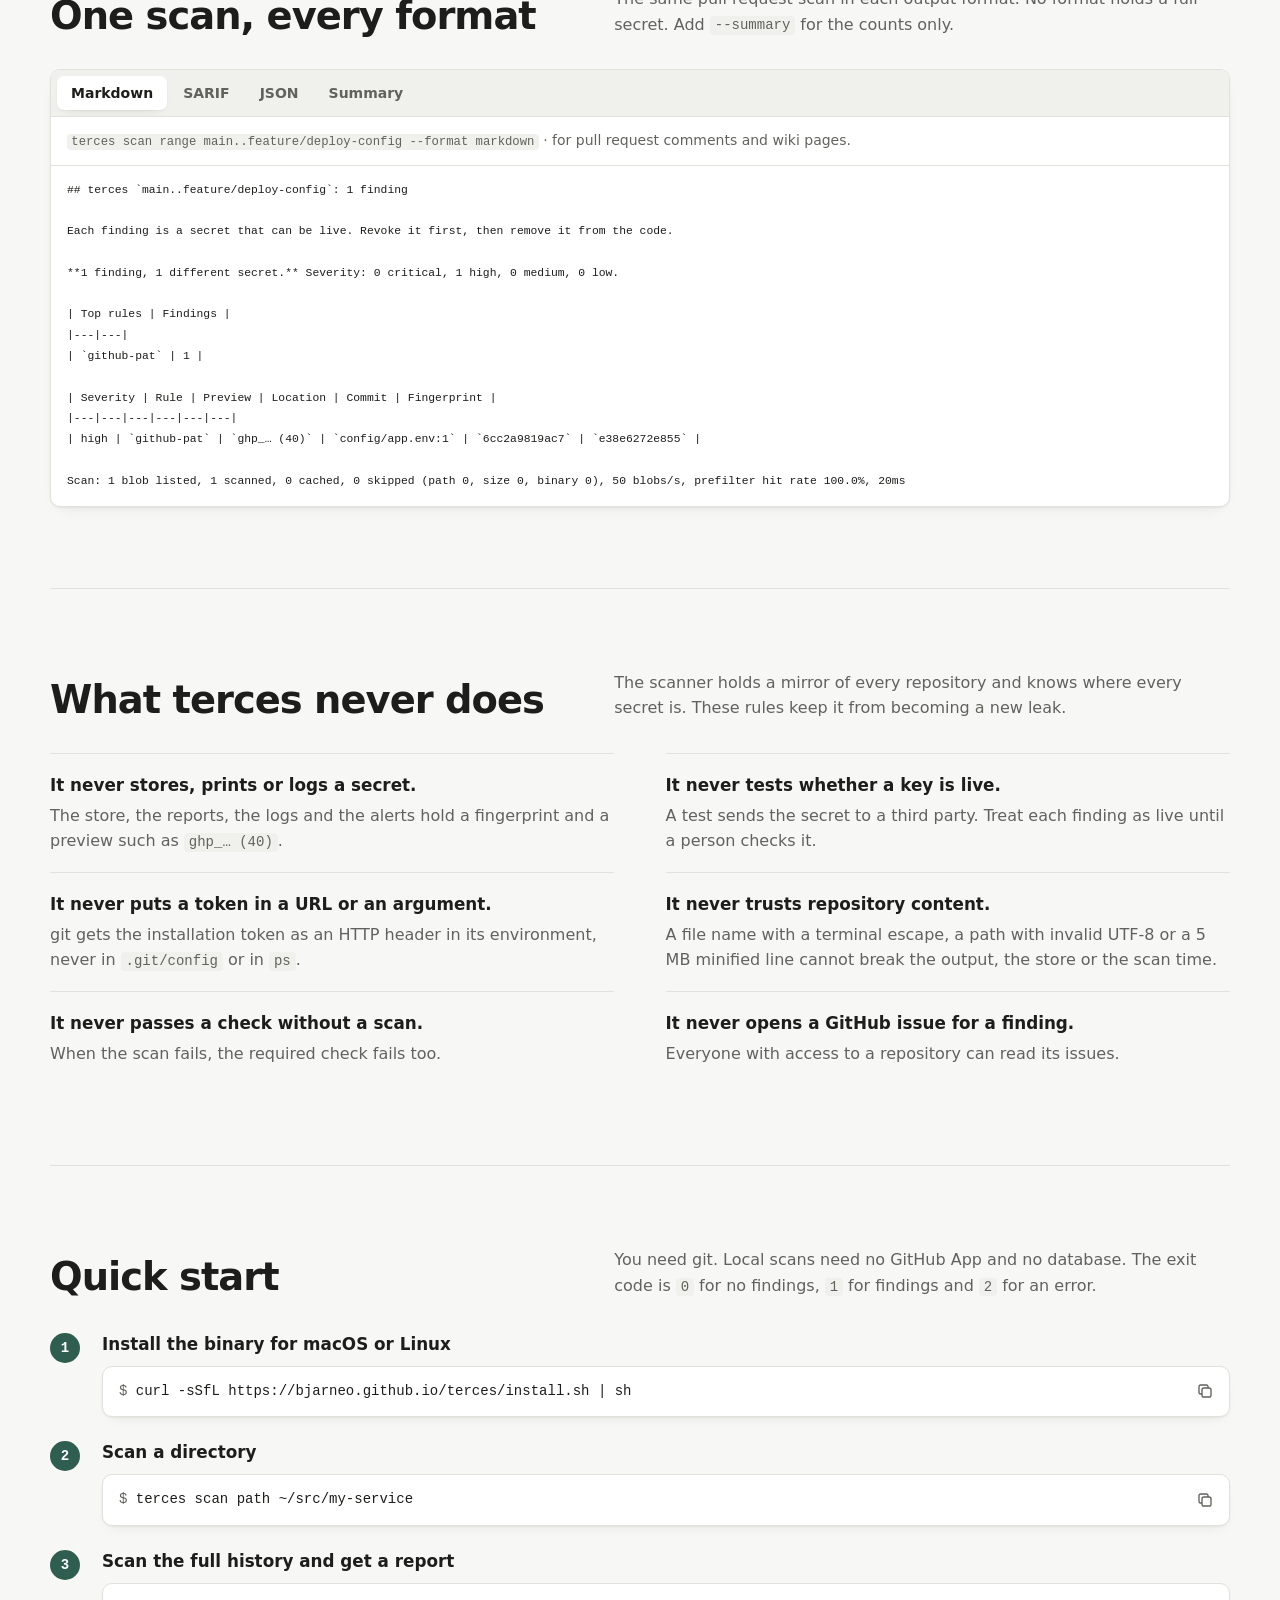
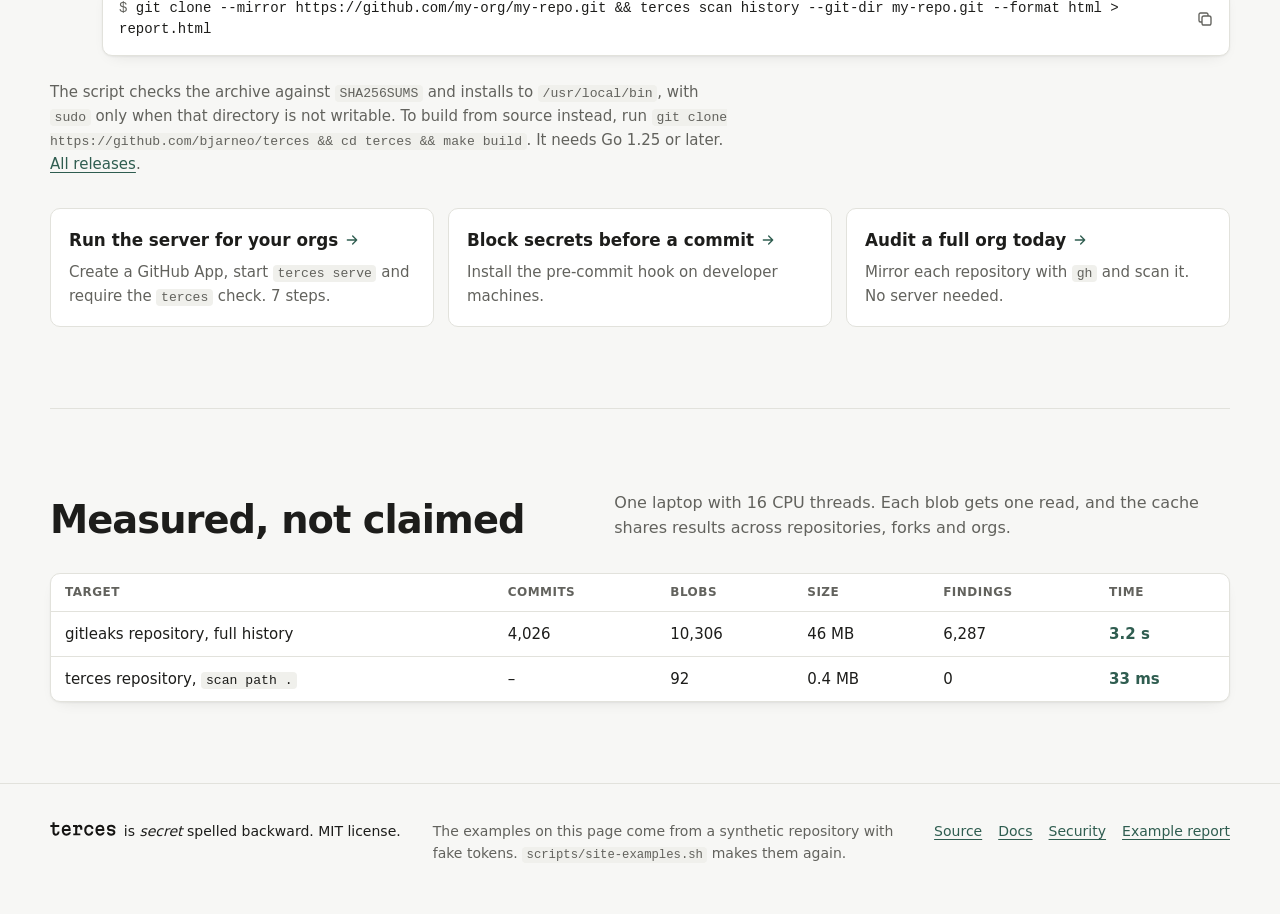
==== commit 4c1f76be: "Use logo 1a with the site green Replace the logo with "Terces Logo 1a": a dark tile with four code l" ====
--- a/site/index.html
+++ b/site/index.html
@@ -19,12 +19,8 @@
   <div class="wrap top-row">
     <a class="mark" href="./" aria-label="terces home">
       <picture>
-        <source srcset="assets/brand/terces-icon-dark.svg" media="(prefers-color-scheme: dark)">
-        <img class="mark-icon" src="assets/brand/terces-icon.svg" width="30" height="30" alt="">
-      </picture>
-      <picture>
-        <source srcset="assets/brand/terces-wordmark-dark.svg" media="(prefers-color-scheme: dark)">
-        <img class="mark-word" src="assets/brand/terces-wordmark.svg" width="72" height="24" alt="">
+        <source srcset="assets/brand/terces-logo-dark.svg" media="(prefers-color-scheme: dark)">
+        <img class="mark-logo" src="assets/brand/terces-logo.svg" width="130" height="30" alt="">
       </picture>
     </a>
     <nav aria-label="Main">
@@ -126,13 +122,13 @@
         <figure class="term">
           <figcaption><span class="prompt">$</span> terces scan range main..feature/deploy-config</figcaption>
           <pre><code><!-- example:range -->SEVERITY  RULE        PREVIEW     LOCATION          COMMIT        FINGERPRINT
-high      github-pat  ghp_… (40)  config/app.env:1  5804b476928e  74ed6f8aae66
+high      github-pat  ghp_… (40)  config/app.env:1  6cc2a9819ac7  e38e6272e855
 
 Summary: 1 finding, 1 different secret.
   Severity: 0 critical, 1 high, 0 medium, 0 low.
   Top rules:
     github-pat  1
-1 finding. 1 blob listed, 1 scanned, 0 cached, 0 skipped (path 0, size 0, binary 0), 43 blobs/s, prefilter hit rate 100.0%, 23ms<!-- /example:range --></code></pre>
+1 finding. 1 blob listed, 1 scanned, 0 cached, 0 skipped (path 0, size 0, binary 0), 45 blobs/s, prefilter hit rate 100.0%, 22ms<!-- /example:range --></code></pre>
         </figure>
         <p class="aside">Only new secrets fail the check. A secret that already exists on the base branch is not new. The check reads <code>.terces.yaml</code> from the base commit, so a pull request cannot ignore its own secret.</p>
       </article>
@@ -166,7 +162,7 @@
           <figure class="panel">
             <figcaption class="panel-head"><span class="file">secrets</span><span class="muted">1 row</span></figcaption>
             <dl class="row-dl">
-              <dt>fingerprint</dt><dd><code class="fp"><!-- example:fp-full -->74ed6f8aae66c2e51be729a61a70694351a3bd9bf649e26543dadcc81fda36e8<!-- /example:fp-full --></code></dd>
+              <dt>fingerprint</dt><dd><code class="fp"><!-- example:fp-full -->e38e6272e8558741a52ab2306b4456535db78c286c47166148cd7a43921f1431<!-- /example:fp-full --></code></dd>
               <dt>rule_id</dt><dd><code>github-pat</code></dd>
               <dt>preview</dt><dd><code>ghp_… (40)</code></dd>
               <dt>state</dt><dd><code>open</code></dd>
@@ -191,11 +187,11 @@
         <figure class="term">
           <figcaption><span class="prompt">$</span> terces scan history --git-dir acme-payments</figcaption>
           <pre><code><!-- example:history -->SEVERITY  RULE                   PREVIEW     LOCATION              COMMIT        FINGERPRINT
-critical  aws-secret-access-key  b6tK… (40)  deploy/credentials:3  753099a864ea  19135f49abed
-high      github-pat             ghp_… (40)  config/app.env:1      5804b476928e  74ed6f8aae66
-high      slack-bot-token        xoxb… (55)  config/slack.env:1    d4adf0aa558c  c2c38b94feda
-high      aws-access-key-id      AKIA… (20)  deploy/credentials:2  753099a864ea  b8a876d57193
-medium    generic-api-key        j7RG… (40)  src/client.js:3       692f27e9a2bf  e57cfac74baa
+critical  aws-secret-access-key  xPoJ… (40)  deploy/credentials:3  4620089519d3  30d5325e3d9e
+high      github-pat             ghp_… (40)  config/app.env:1      6cc2a9819ac7  e38e6272e855
+high      slack-bot-token        xoxb… (55)  config/slack.env:1    01f1e5b5f4ab  29d9a9152009
+high      aws-access-key-id      AKIA… (20)  deploy/credentials:2  4620089519d3  3a7cdbf8b3d0
+medium    generic-api-key        14wF… (40)  src/client.js:3       9dc3d94d0bc4  260e5ce67849
 
 Summary: 5 findings, 5 different secrets.
   Severity: 1 critical, 3 high, 1 medium, 0 low.
@@ -205,7 +201,7 @@
     generic-api-key        1
     github-pat             1
     slack-bot-token        1
-5 findings. 6 blobs listed, 6 scanned, 0 cached, 0 skipped (path 0, size 0, binary 0), 553 blobs/s, prefilter hit rate 83.3%, 11ms<!-- /example:history --></code></pre>
+5 findings. 6 blobs listed, 6 scanned, 0 cached, 0 skipped (path 0, size 0, binary 0), 635 blobs/s, prefilter hit rate 83.3%, 9ms<!-- /example:history --></code></pre>
         </figure>
         <figure class="shot">
           <a href="example/report.html" aria-label="Open the live example report">
@@ -224,8 +220,8 @@
         <h3>You revoke it and close it</h3>
         <p>Revoke the token at its provider first. Then resolve the finding. The pull request check and the Slack alerts stop for that secret, and the audit log records who resolved it and with which database role.</p>
         <figure class="term">
-          <figcaption><span class="prompt">$</span> terces findings resolve <!-- example:fp-short -->74ed6f8aae66<!-- /example:fp-short --> --state revoked --note "rotated in GitHub"</figcaption>
-          <pre><code><!-- example:resolve -->74ed6f8aae66 is now revoked<!-- /example:resolve --></code></pre>
+          <figcaption><span class="prompt">$</span> terces findings resolve <!-- example:fp-short -->e38e6272e855<!-- /example:fp-short --> --state revoked --note "rotated in GitHub"</figcaption>
+          <pre><code><!-- example:resolve -->e38e6272e855 is now revoked<!-- /example:resolve --></code></pre>
         </figure>
       </article>
     </div>
@@ -258,9 +254,9 @@
 
 | Severity | Rule | Preview | Location | Commit | Fingerprint |
 |---|---|---|---|---|---|
-| high | `github-pat` | `ghp_… (40)` | `config/app.env:1` | `5804b476928e` | `74ed6f8aae66` |
-
-Scan: 1 blob listed, 1 scanned, 0 cached, 0 skipped (path 0, size 0, binary 0), 47 blobs/s, prefilter hit rate 100.0%, 21ms<!-- /example:markdown --></code></pre>
+| high | `github-pat` | `ghp_… (40)` | `config/app.env:1` | `6cc2a9819ac7` | `e38e6272e855` |
+
+Scan: 1 blob listed, 1 scanned, 0 cached, 0 skipped (path 0, size 0, binary 0), 50 blobs/s, prefilter hit rate 100.0%, 20ms<!-- /example:markdown --></code></pre>
     </div>
     <div class="tabpanel" role="tabpanel" id="pane-sarif" aria-labelledby="tab-sarif" tabindex="0" hidden>
       <p class="pane-cmd"><code>terces scan path . --format sarif</code> · SARIF 2.1.0 for GitHub code scanning, with <code>security-severity</code> scores.</p>
@@ -272,7 +268,7 @@
       "tool": {
         "driver": {
           "name": "terces",
-          "version": "a319dab-dirty",
+          "version": "v0.1.0-1-g5f79a56-dirty",
           "rules": [
             {
               "id": "github-pat",
@@ -318,10 +314,10 @@
             }
           ],
           "partialFingerprints": {
-            "tercesFingerprint/v1": "74ed6f8aae66c2e51be729a61a70694351a3bd9bf649e26543dadcc81fda36e8"
+            "tercesFingerprint/v1": "e38e6272e8558741a52ab2306b4456535db78c286c47166148cd7a43921f1431"
           },
           "properties": {
-            "commit": "5804b476928e50400ea57ecbb108ae8a16eefb63"
+            "commit": "6cc2a9819ac7ef5b29cbf8c62ac9db5be883ed74"
           }
         }
       ]
@@ -334,15 +330,15 @@
       <pre><code><!-- example:json -->{
   "findings": [
     {
-      "fingerprint": "74ed6f8aae66c2e51be729a61a70694351a3bd9bf649e26543dadcc81fda36e8",
+      "fingerprint": "e38e6272e8558741a52ab2306b4456535db78c286c47166148cd7a43921f1431",
       "rule": "github-pat",
       "description": "Uncovered a GitHub Personal Access Token, potentially leading to unauthorized repository access and sensitive content exposure.",
       "severity": "high",
       "preview": "ghp_… (40)",
       "path": "config/app.env",
       "line": 1,
-      "blob": "90ca8254b7b64fdd2e246750d85b9dcc6ca48fdf",
-      "commit": "5804b476928e50400ea57ecbb108ae8a16eefb63",
+      "blob": "38bfa589cc03113d409fe3b90fce21d330167df8",
+      "commit": "6cc2a9819ac7ef5b29cbf8c62ac9db5be883ed74",
       "author_name": "Sam Example",
       "author_email": "sam@example.com",
       "committed_at": "2026-11-14T10:05:00Z"
@@ -358,7 +354,7 @@
     "capped": 0,
     "prefilter_hits": 1,
     "bytes_scanned": 72,
-    "duration_ns": 22460646
+    "duration_ns": 21997904
   },
   "summary": {
     "findings": 1,
@@ -464,7 +460,7 @@
     <p class="foot-brand">
       <picture>
         <source srcset="assets/brand/terces-wordmark-dark.svg" media="(prefers-color-scheme: dark)">
-        <img src="assets/brand/terces-wordmark.svg" width="60" height="20" alt="terces">
+        <img src="assets/brand/terces-wordmark.svg" width="66" height="14" alt="terces">
       </picture>
       is <em>secret</em> spelled backward. MIT license.
     </p>
--- a/site/style.css
+++ b/site/style.css
@@ -102,8 +102,7 @@
 .top-row { display: flex; align-items: center; justify-content: space-between; height: 64px; gap: 16px; }
 .mark { display: inline-flex; align-items: center; gap: 10px; color: var(--ink); text-decoration: none; }
 .mark picture, .foot-brand picture { display: inline-flex; }
-.mark-icon { width: 30px; height: 30px; display: block; }
-.mark-word { width: auto; height: 24px; display: block; }
+.mark-logo { width: auto; height: 30px; display: block; }
 .top nav { display: flex; align-items: center; gap: 4px; }
 .top nav a {
   color: var(--ink); text-decoration: none; font-size: 15px;
@@ -371,7 +370,7 @@
 .foot { border-top: 1px solid var(--line); padding-block: 36px 48px; font-size: 14px; }
 .foot-row { display: grid; grid-template-columns: auto 1fr auto; gap: 18px 32px; align-items: start; }
 .foot p { margin: 0; }
-.foot-brand img { height: 18px; width: auto; vertical-align: -3px; margin-right: 2px; }
+.foot-brand img { height: 14px; width: auto; vertical-align: -1px; margin-right: 3px; }
 .foot nav { display: flex; gap: 16px; flex-wrap: wrap; }
 
 /* Responsive */
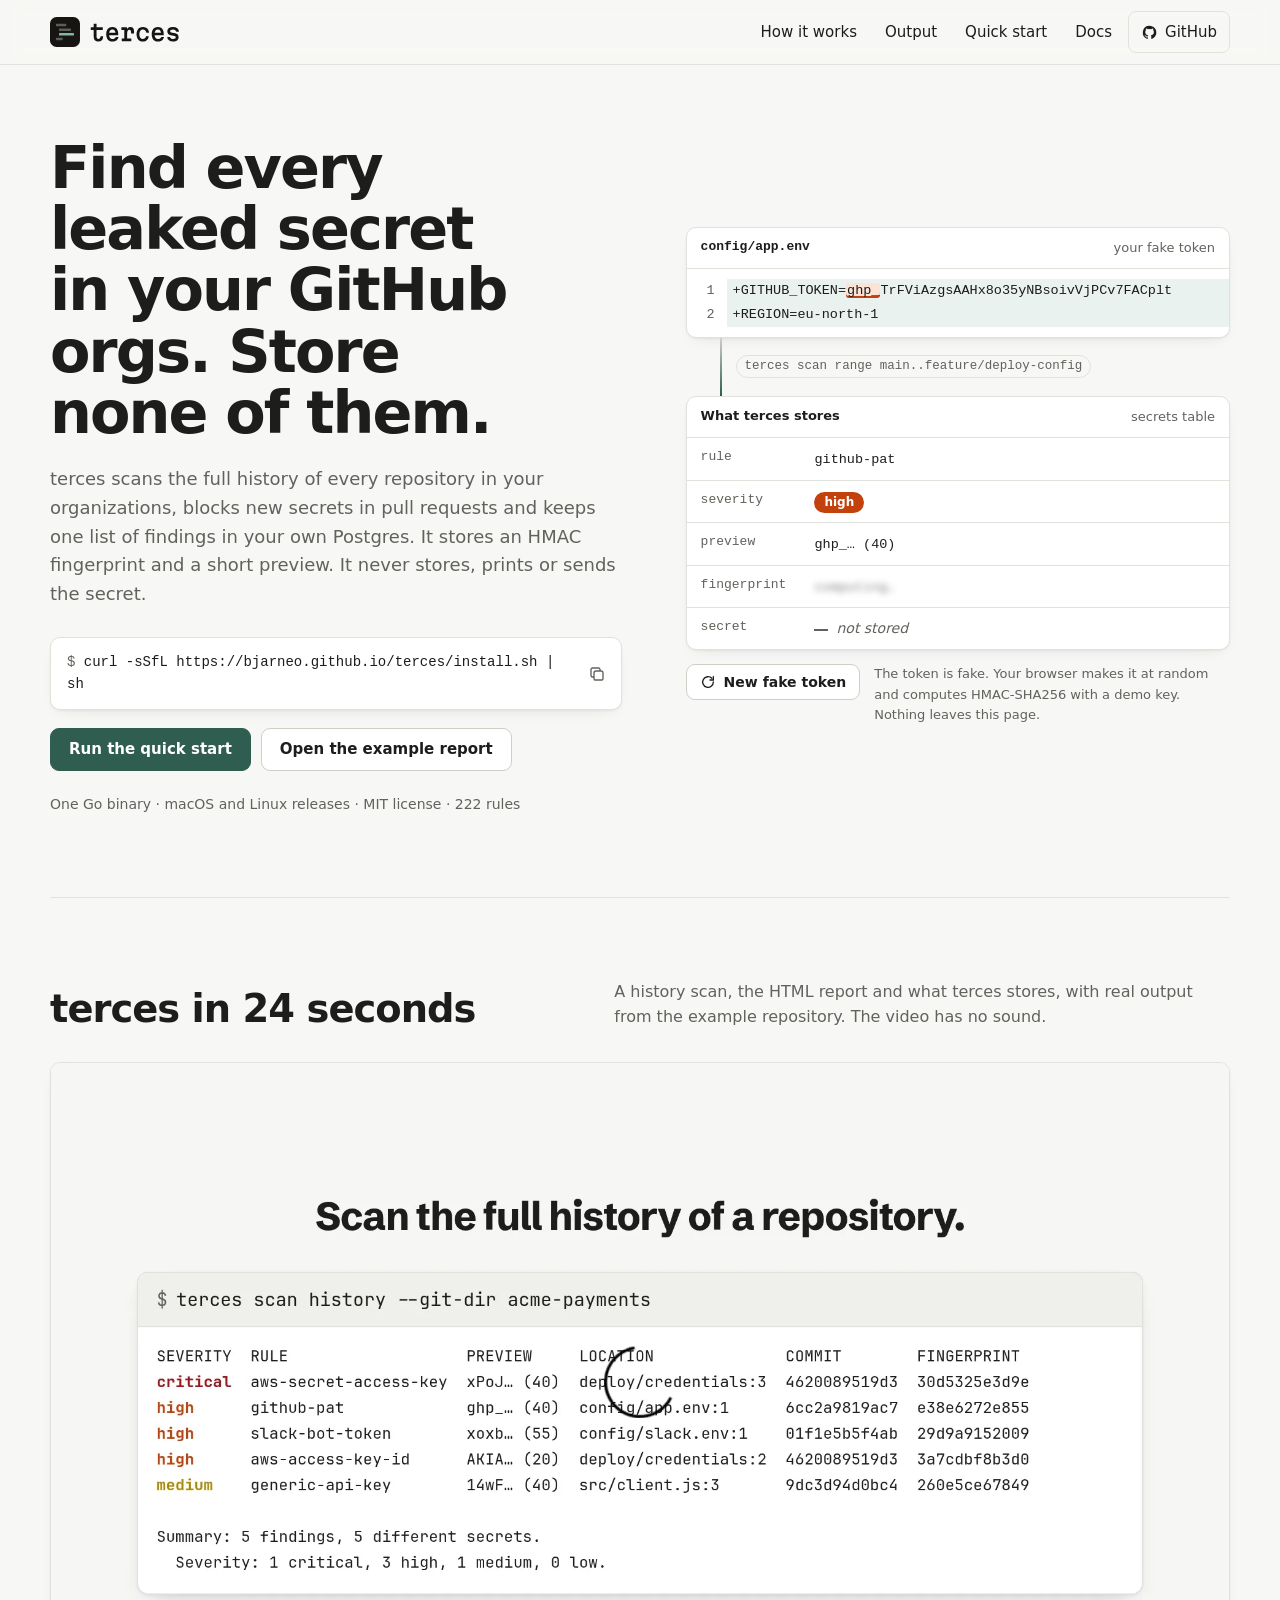
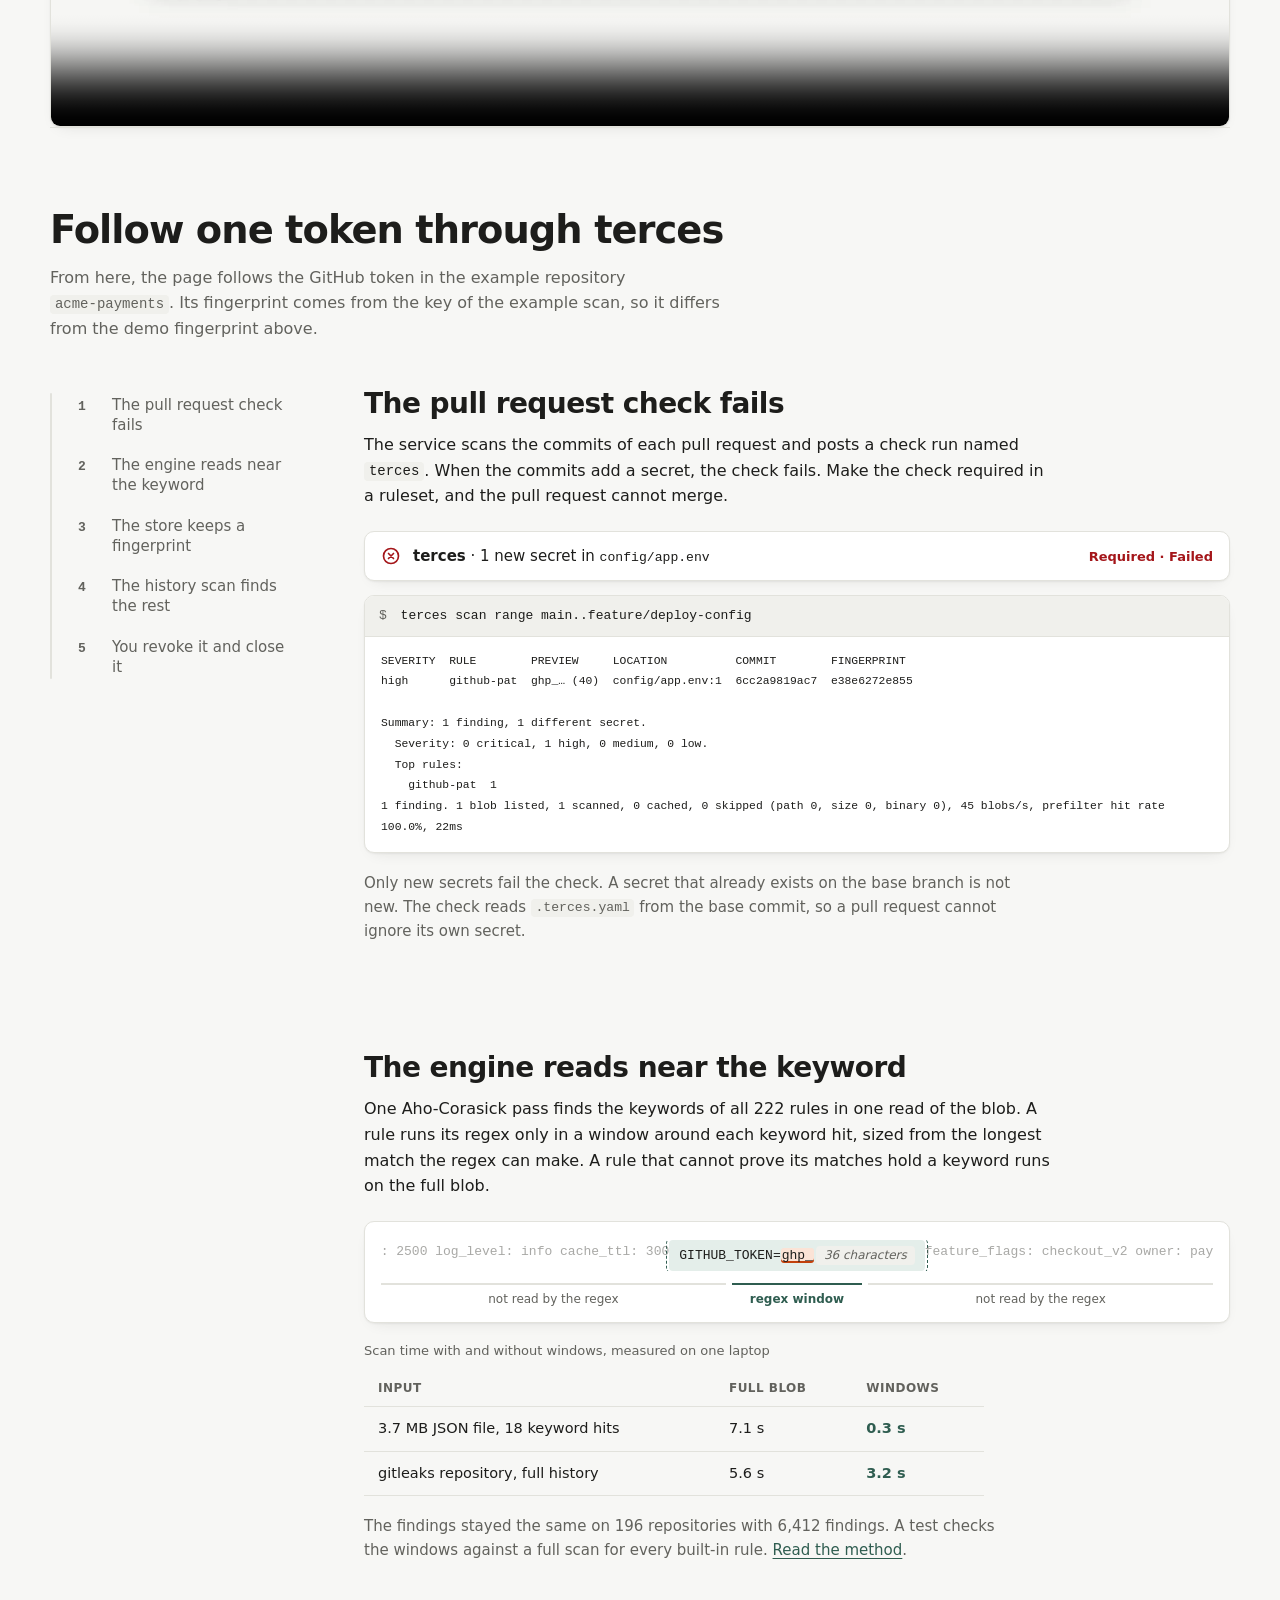
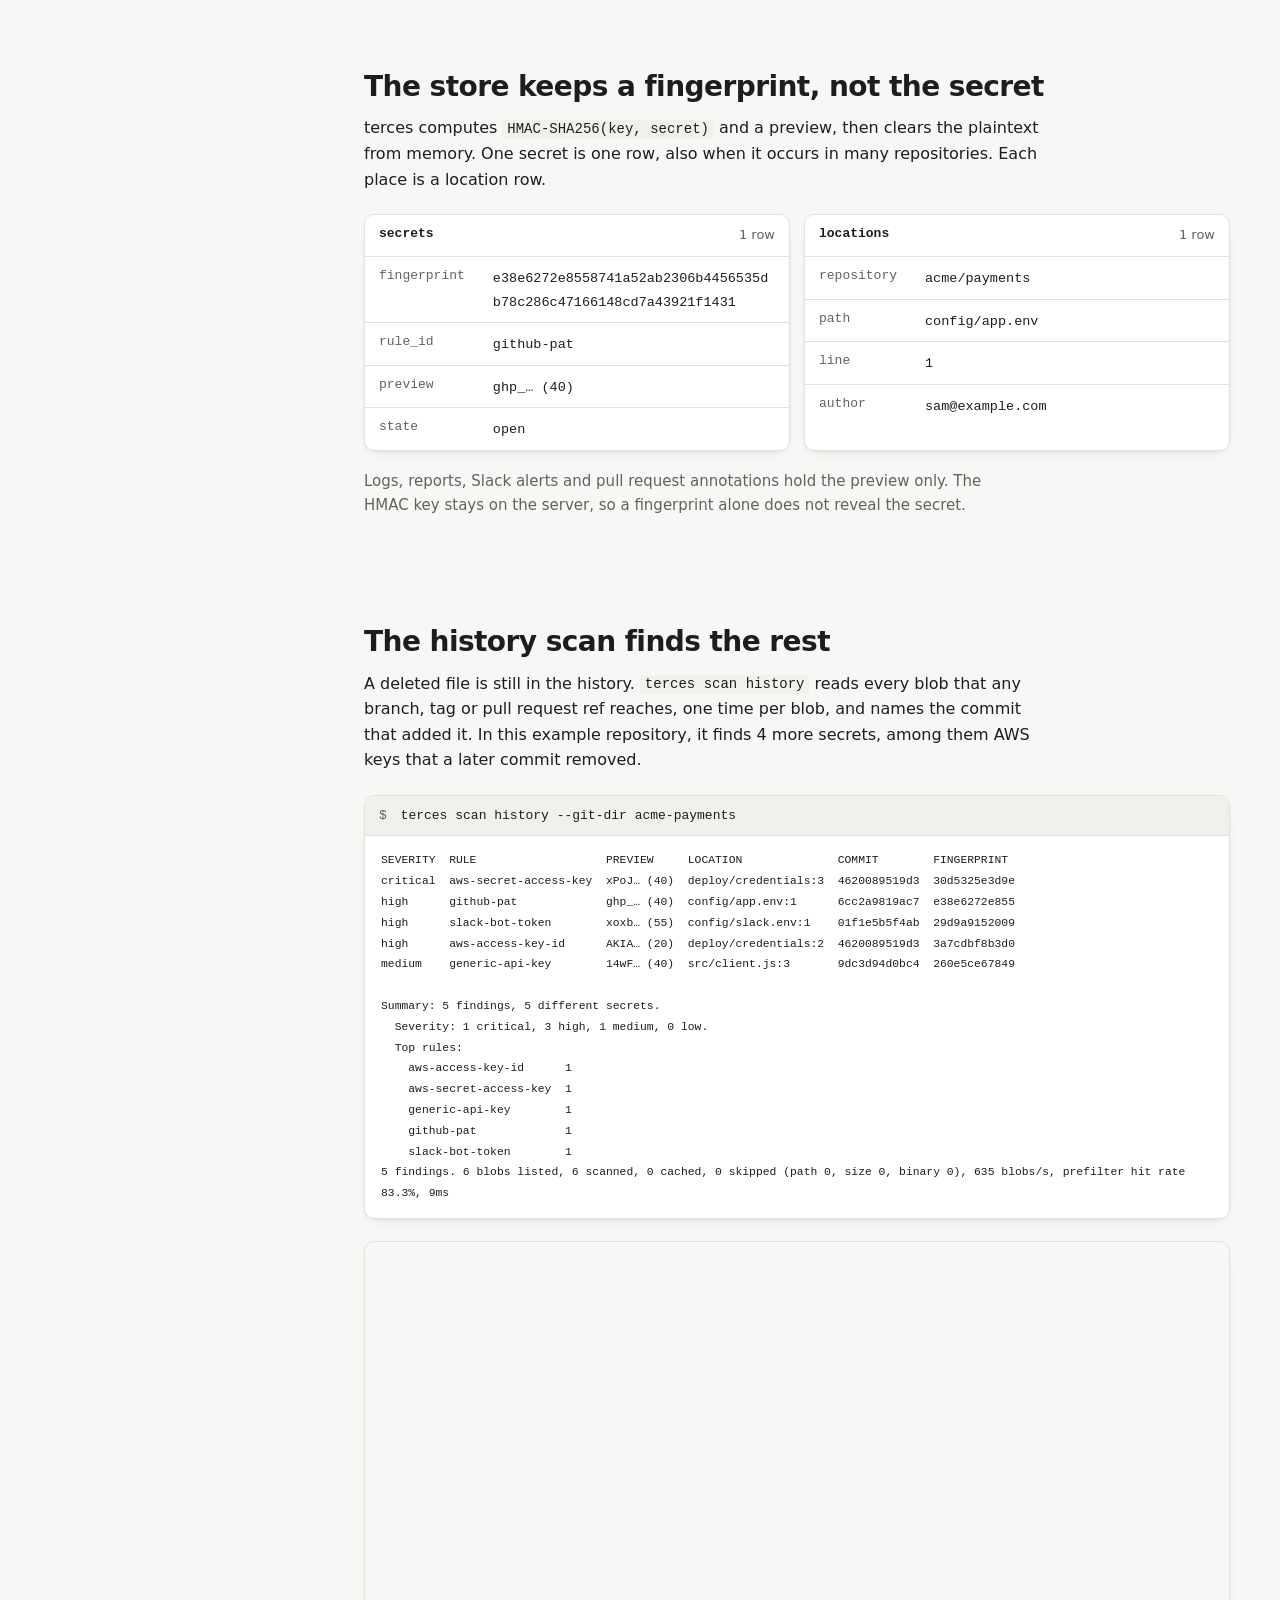
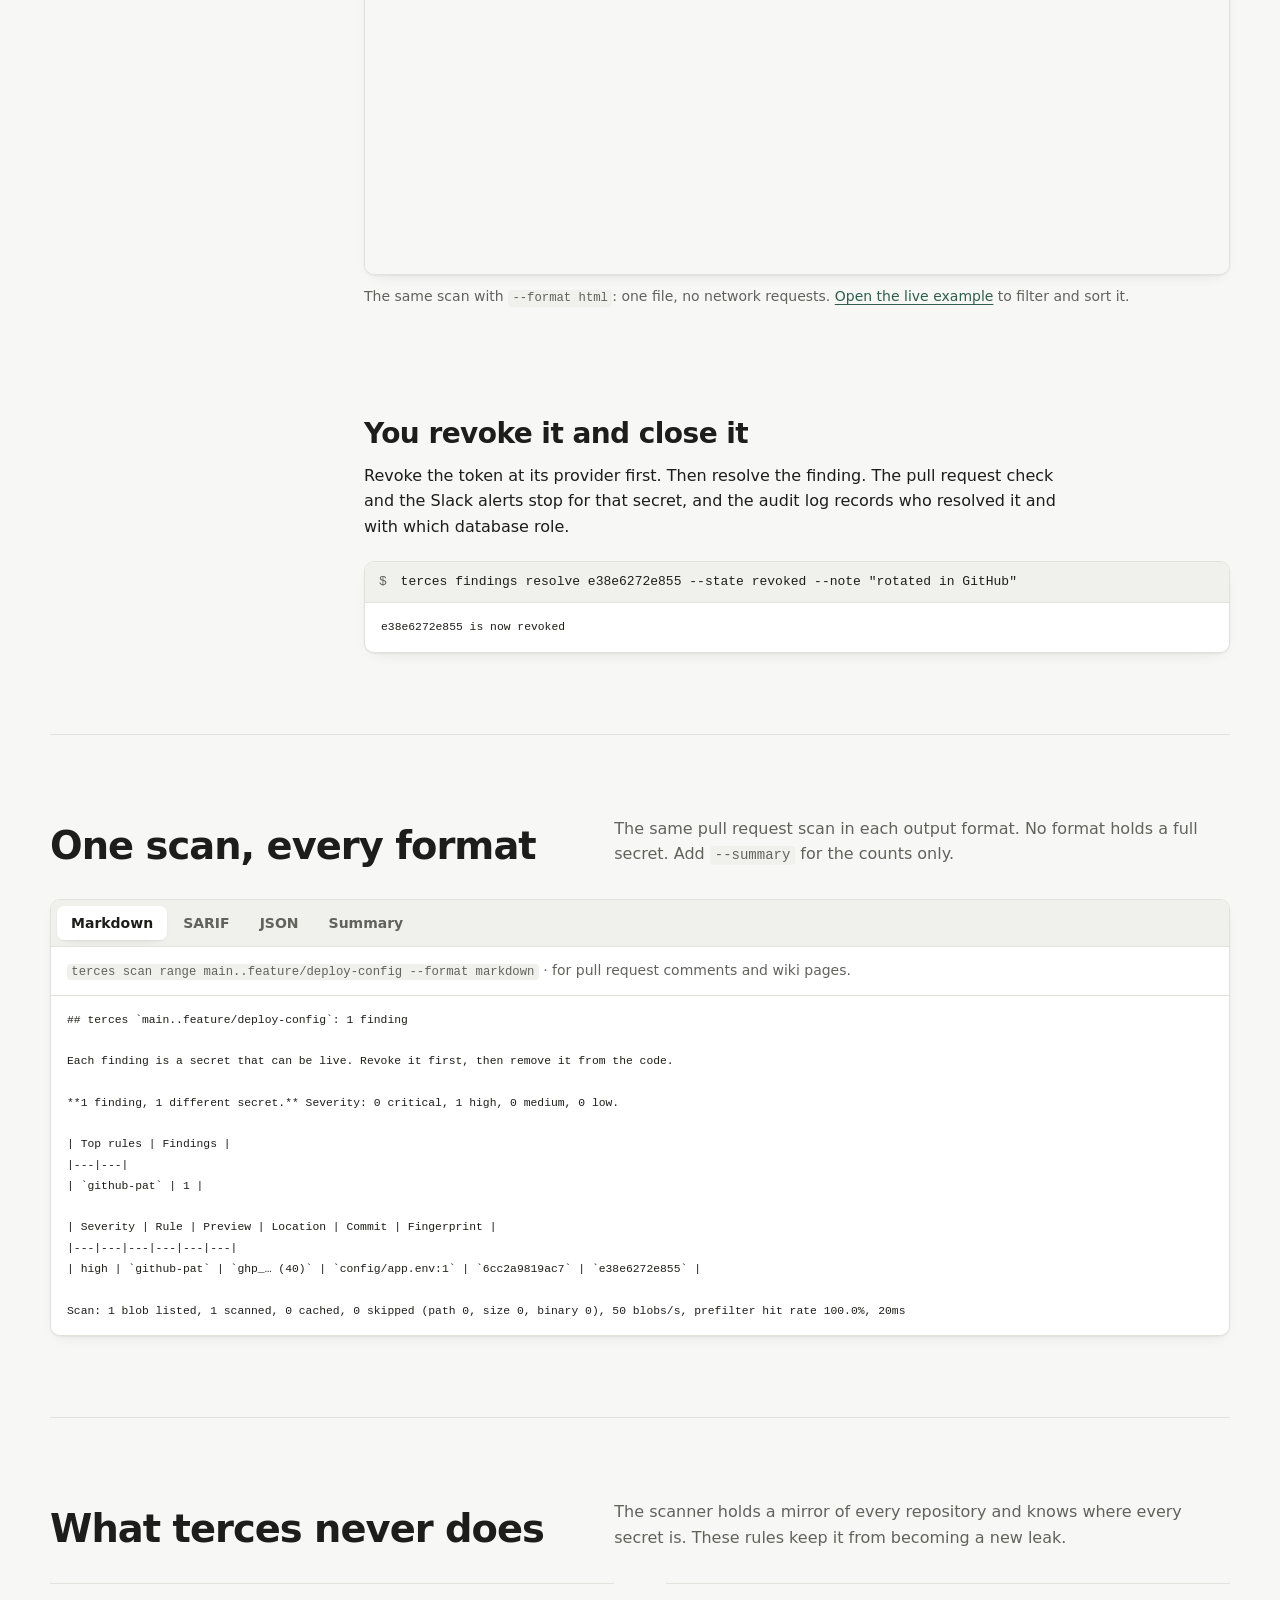
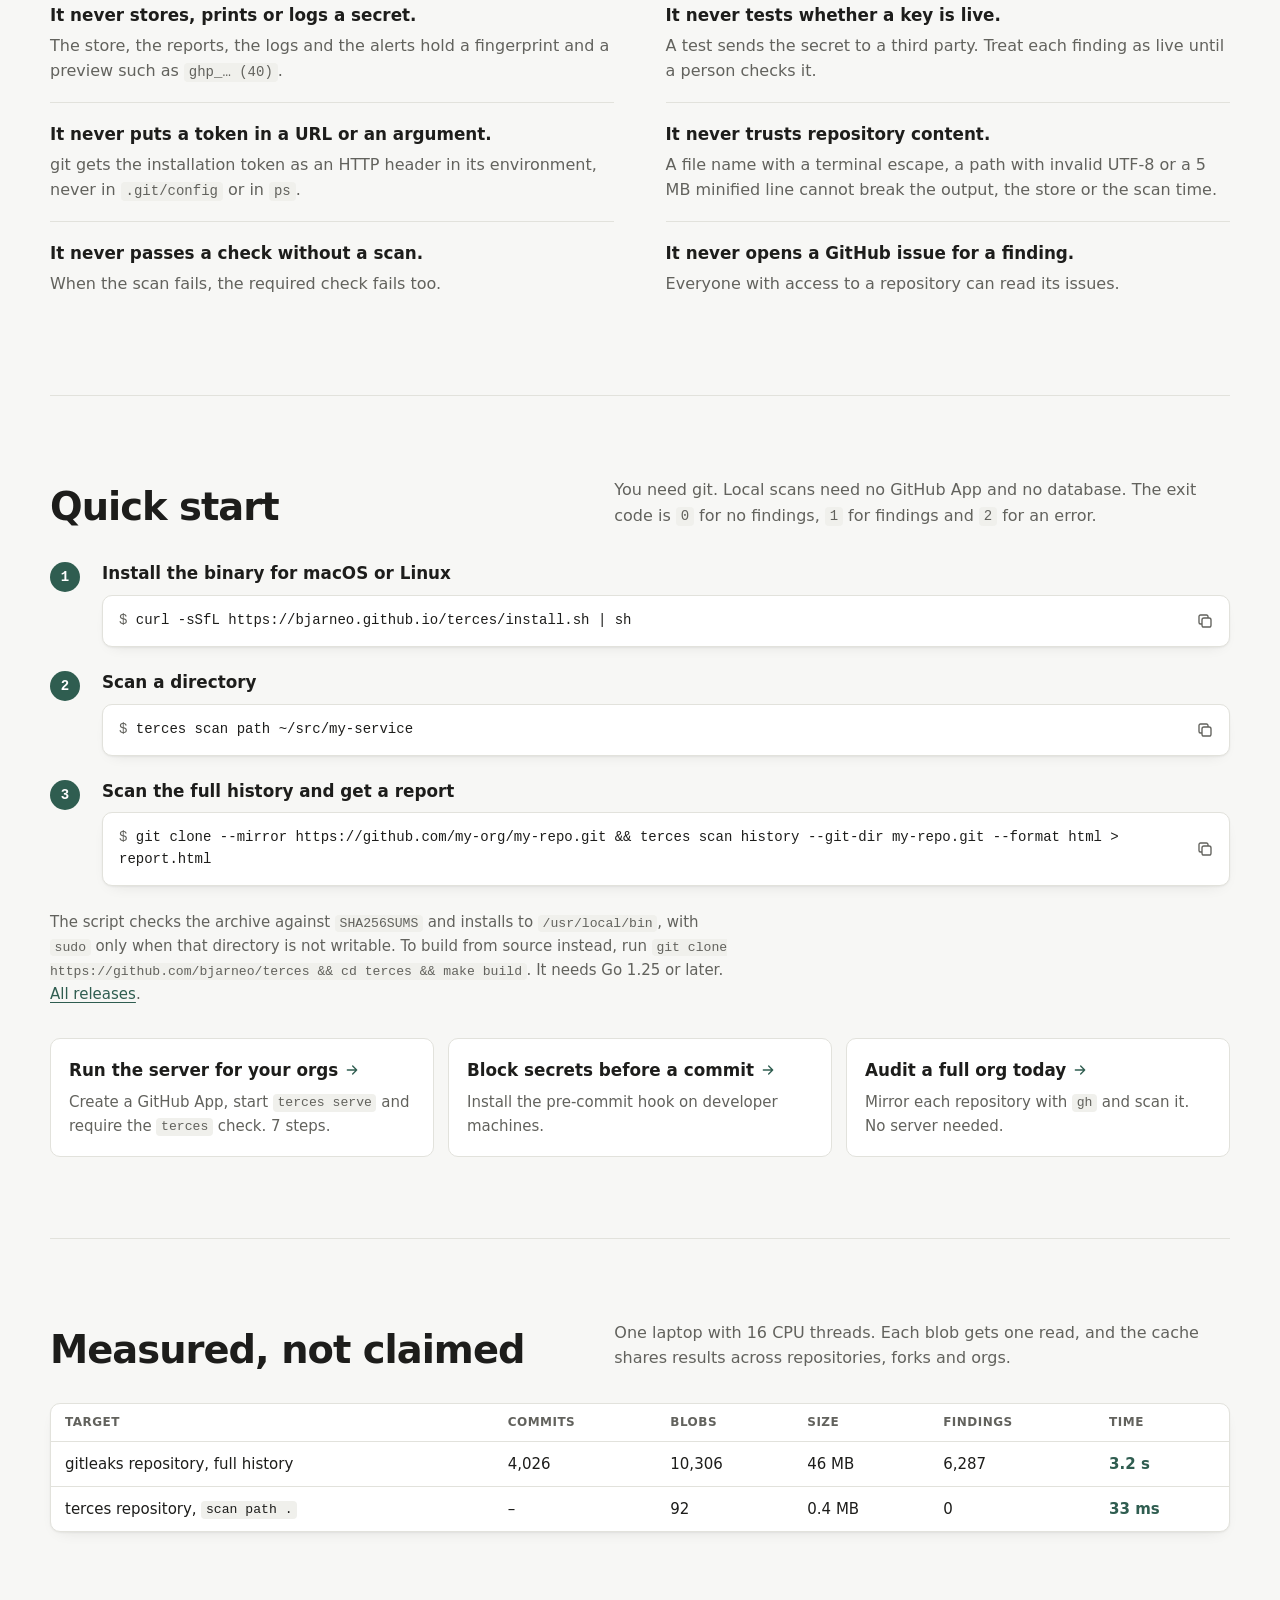
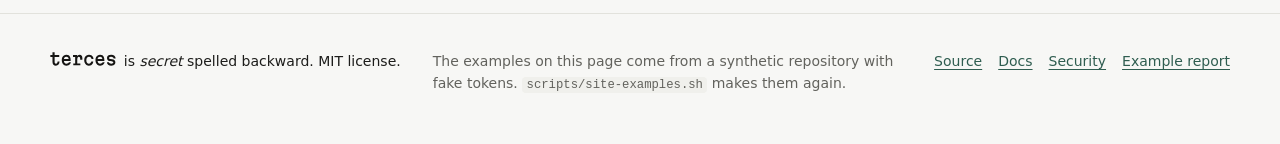
==== commit 4637f734: "Add the demo video to the site The 24-second video sits between the hero and the walkthrough. It pla" ====
--- a/site/index.html
+++ b/site/index.html
@@ -92,6 +92,17 @@
       <p class="note">The token is fake. Your browser makes it at random and computes HMAC-SHA256 with a demo key. Nothing leaves this page.</p>
     </div>
   </div>
+</section>
+
+<section id="demo" class="demo wrap" aria-labelledby="demo-title">
+  <div class="section-head">
+    <h2 id="demo-title">terces in 24 seconds</h2>
+    <p>A history scan, the HTML report and what terces stores, with real output from the example repository. The video has no sound.</p>
+  </div>
+  <figure class="video">
+    <video src="assets/terces-demo.mp4" poster="assets/terces-demo-poster.webp" width="1920" height="1080" controls muted loop playsinline preload="metadata" data-autoplay aria-describedby="demo-desc"></video>
+    <figcaption id="demo-desc" class="visually-hidden">The video shows the terces logo, a terces scan history command and its findings table, the HTML report filtered to AWS findings, a fake GitHub token that becomes a preview and a fingerprint, and the install command.</figcaption>
+  </figure>
 </section>
 
 <section id="journey" class="journey wrap" aria-labelledby="journey-title">
--- a/site/style.css
+++ b/site/style.css
@@ -221,6 +221,19 @@
 .demo-foot .btn { flex: none; }
 .note { margin: 0; font-size: 13px; color: var(--muted); }
 
+/* Demo video */
+
+.demo { padding-block: clamp(56px, 9vh, 104px) 0; border-top: 1px solid var(--line); }
+.video {
+  margin: 0; border: 1px solid var(--line); border-radius: var(--radius); overflow: hidden;
+  box-shadow: var(--shadow); background: var(--panel);
+}
+.video video { display: block; width: 100%; height: auto; }
+.visually-hidden {
+  position: absolute; width: 1px; height: 1px; padding: 0; margin: -1px;
+  overflow: hidden; clip: rect(0 0 0 0); white-space: nowrap; border: 0;
+}
+
 /* Journey */
 
 .journey { padding-block: clamp(56px, 9vh, 112px); border-top: 1px solid var(--line); }
